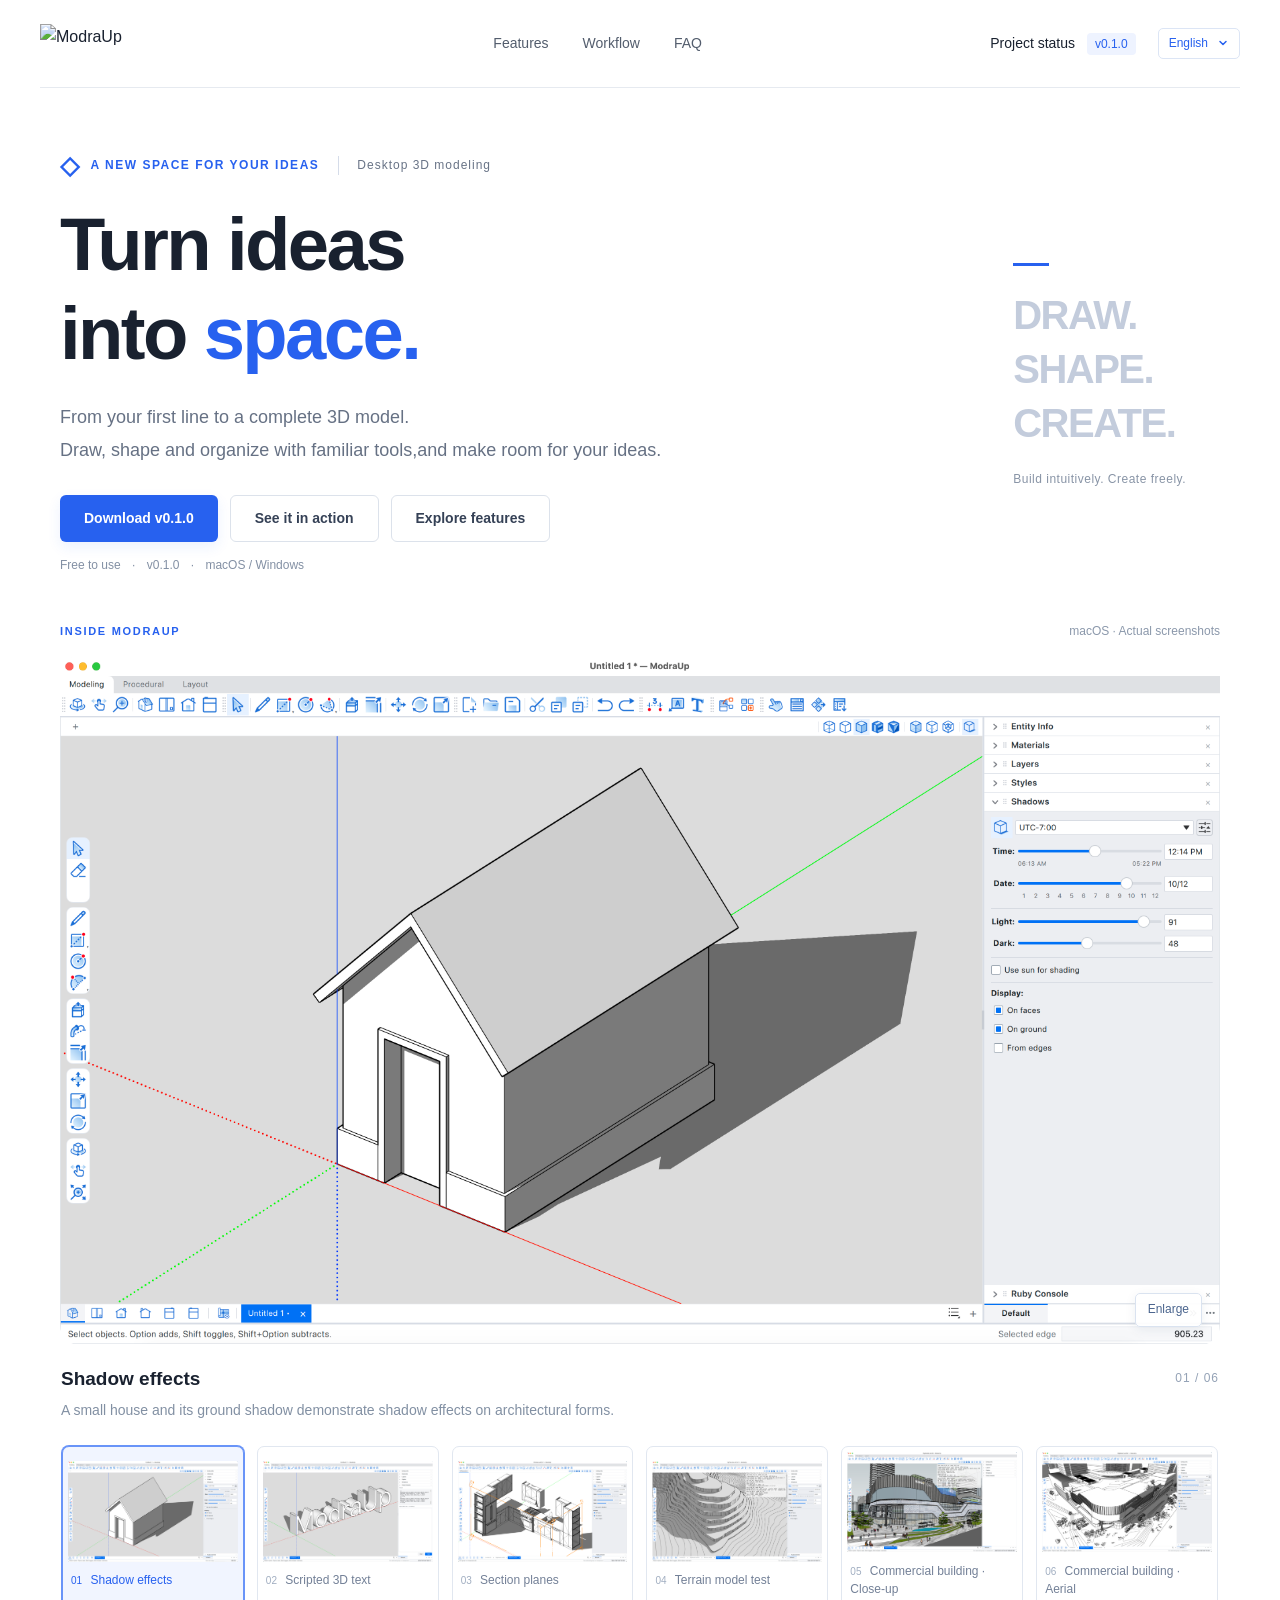
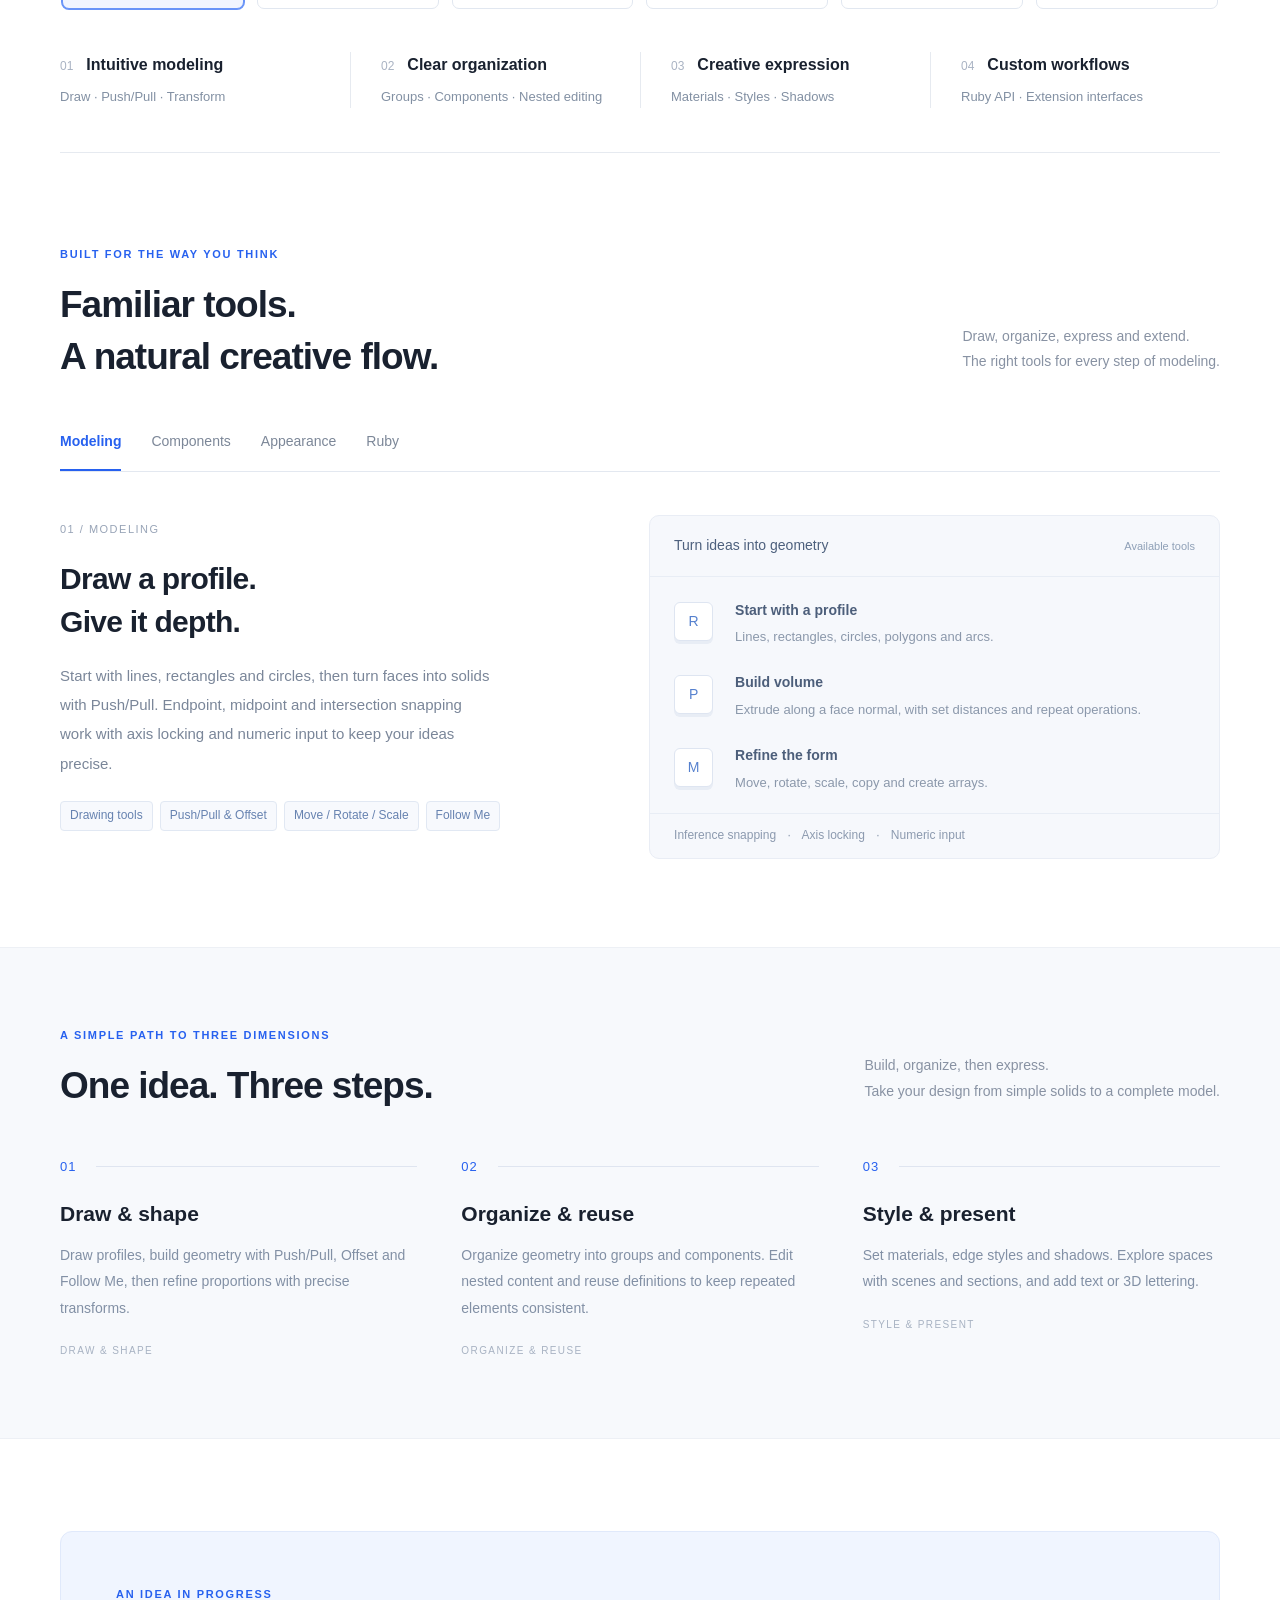
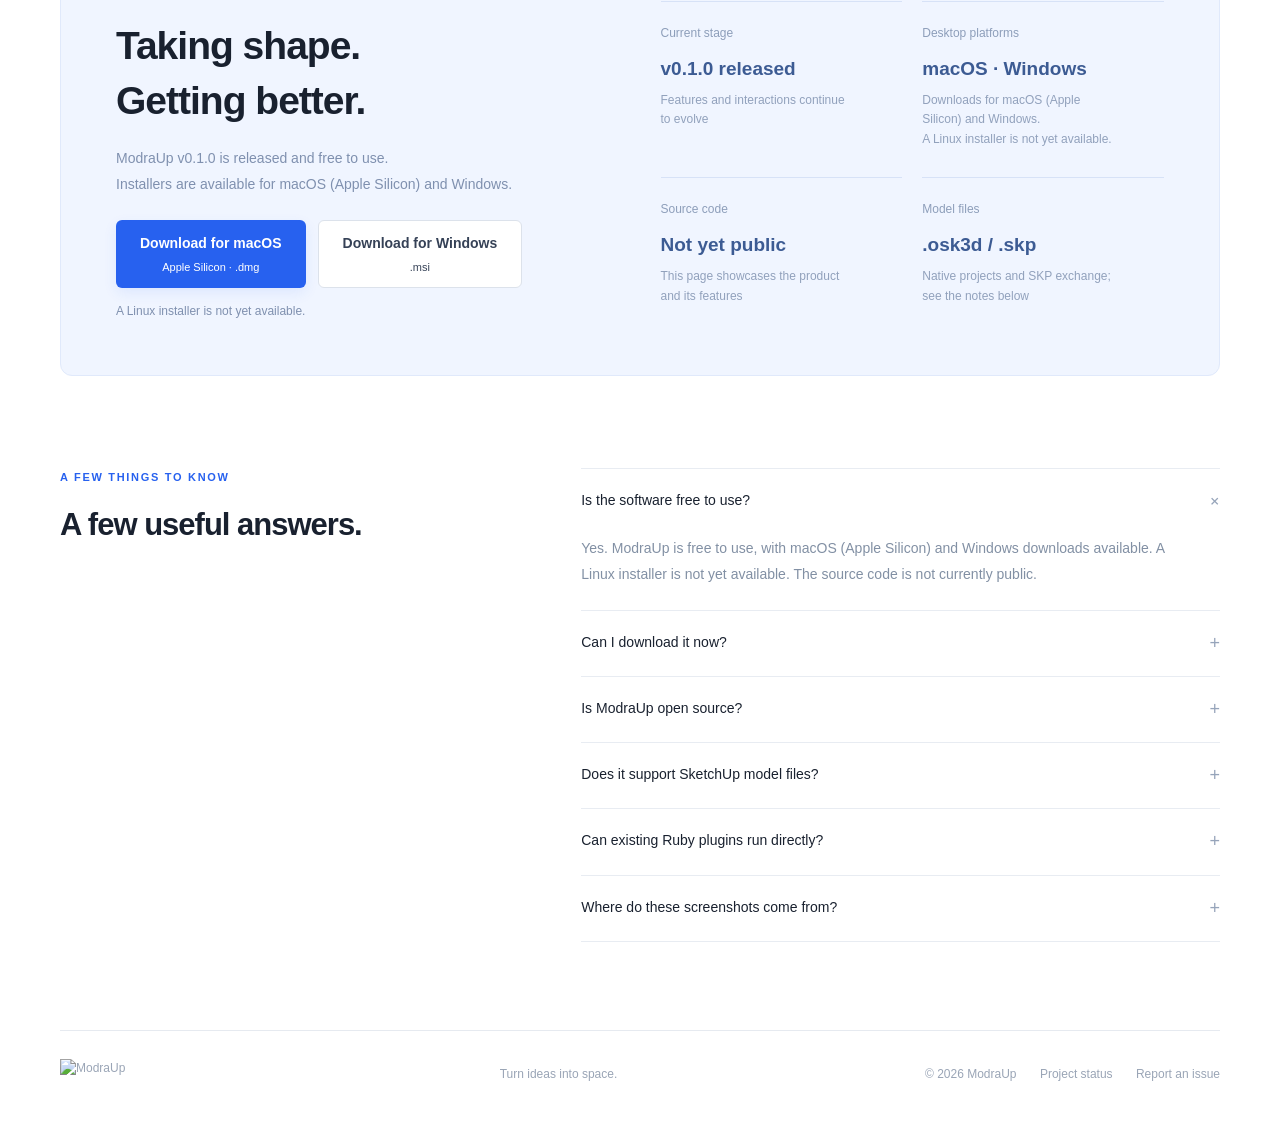
==== en.html @ e4939f1c "Make English the default homepage and preserve Chinese language page" ====
<!doctype html>
<html lang="en">
<head>
  <meta charset="utf-8">
  <meta name="viewport" content="width=device-width,initial-scale=1">
  <meta name="description" content="ModraUp v0.1.0 is released: a free desktop 3D modeling tool. Download for macOS (Apple Silicon) and Windows. A Linux installer is not yet available.">
  <meta name="theme-color" content="#2761ef">
  <title>ModraUp — Turn ideas into space.</title>
  <link rel="alternate" hreflang="zh-CN" href="zh-cn.html">
  <link rel="alternate" hreflang="zh-Hant" href="zh-hant.html">
  <link rel="alternate" hreflang="en" href="index.html">
  <link rel="alternate" hreflang="es" href="es.html">
  <link rel="alternate" hreflang="fr" href="fr.html">
  <link rel="alternate" hreflang="ja" href="ja.html">
  <link rel="alternate" hreflang="ko" href="ko.html">
  <link rel="alternate" hreflang="x-default" href="index.html">
  <link rel="icon" type="image/svg+xml" href="assets/favicon.svg">
  <link rel="stylesheet" href="styles.css">
  <script src="locale-en.js" defer></script>
  <script src="demo.js" defer></script>
</head>
<body>
  <header class="header">
    <a href="#" class="brand" aria-label="ModraUp home"><img src="assets/logo.svg" alt="ModraUp" width="132" height="32"></a>
    <nav aria-label="Main navigation"><a href="#features">Features</a><a href="#workflow">Workflow</a><a href="#questions">FAQ</a></nav>
    <div class="header-actions"><a class="header-link" href="#project">Project status <span class="version">v0.1.0</span></a><details class="language-picker"><summary aria-label="Choose language">English<span aria-hidden="true">⌄</span></summary><nav class="language-menu" aria-label="Choose language"><a href="zh-cn.html" lang="zh-CN" hreflang="zh-CN">简体中文</a><a href="zh-hant.html" lang="zh-Hant" hreflang="zh-Hant">繁體中文</a><a href="index.html" lang="en" hreflang="en" aria-current="page">English</a><a href="es.html" lang="es" hreflang="es">Español</a><a href="fr.html" lang="fr" hreflang="fr">Français</a><a href="ja.html" lang="ja" hreflang="ja">日本語</a><a href="ko.html" lang="ko" hreflang="ko">한국어</a></nav></details></div>
  </header>
  <main>
    <section class="hero wrap">
      <div class="eyebrow"><span class="small-cube">◇</span> A NEW SPACE FOR YOUR IDEAS <span class="hero-tag">Desktop 3D modeling</span></div>
      <div class="hero-row"><div><h1>Turn ideas<br>into <span class="blue">space.</span></h1><p class="hero-copy">From your first line to a complete 3D model.<br>Draw, shape and organize with familiar tools,<br class="mobile-break">and make room for your ideas.</p><div class="hero-actions"><a class="button primary" href="#download">Download v0.1.0</a><a class="button secondary" href="#demo">See it in action</a><a class="button secondary" href="#features">Explore features</a></div><p class="hero-note">Free to use <span>·</span> v0.1.0 <span>·</span> macOS / Windows</p></div><div class="hero-aside"><span class="aside-rule"></span><p>DRAW.<br>SHAPE.<br>CREATE.</p><span>Build intuitively. Create freely.</span></div></div>
    </section>

    <section class="demo-section wrap" id="demo" aria-label="Application screenshots">
      <div class="gallery-heading"><span class="section-kicker">INSIDE MODRAUP</span><span class="real-capture">macOS · Actual screenshots</span></div>
      <figure class="screenshot-panel" id="screenshot-panel" role="tabpanel" aria-labelledby="shot-tab-0">
        <button class="screenshot-open" id="screenshot-open" aria-label="Enlarge: Shadow effects" aria-haspopup="dialog"><span class="capture-frame"><img id="screenshot-main" class="capture-image" src="assets/SmallHouse.png" alt="ModraUp screenshot: a small house with a ground shadow" width="3456" height="2052" fetchpriority="high"><span class="paint-recolor" aria-hidden="true"></span></span><span class="screenshot-zoom">Enlarge</span></button>
        <figcaption class="screenshot-caption"><div aria-live="polite"><h2 id="screenshot-title">Shadow effects</h2><p id="screenshot-description">A small house and its ground shadow demonstrate shadow effects on architectural forms.</p></div><span id="screenshot-count">01 / 06</span></figcaption>
      </figure>
      <div class="screenshot-tabs" role="tablist" aria-label="Screenshot categories">
        <button class="screenshot-tab" id="shot-tab-0" role="tab" aria-selected="true" aria-controls="screenshot-panel" data-screenshot="0" tabindex="0"><span class="capture-frame"><img src="assets/SmallHouse.png" class="capture-image" alt="" width="3456" height="2052" loading="lazy"><span class="paint-recolor" aria-hidden="true"></span></span><span><b>01</b> Shadow effects</span></button>
        <button class="screenshot-tab" id="shot-tab-1" role="tab" aria-selected="false" aria-controls="screenshot-panel" data-screenshot="1" tabindex="-1"><span class="capture-frame"><img src="assets/Add3DText.png" class="capture-image" alt="" width="3456" height="2052" loading="lazy"><span class="paint-recolor" aria-hidden="true"></span></span><span><b>02</b> Scripted 3D text</span></button>
        <button class="screenshot-tab" id="shot-tab-2" role="tab" aria-selected="false" aria-controls="screenshot-panel" data-screenshot="2" tabindex="-1"><span class="capture-frame"><img src="assets/Secion.png" class="capture-image" alt="" width="3456" height="2052" loading="lazy"><span class="paint-recolor" aria-hidden="true"></span></span><span><b>03</b> Section planes</span></button>
        <button class="screenshot-tab" id="shot-tab-3" role="tab" aria-selected="false" aria-controls="screenshot-panel" data-screenshot="3" tabindex="-1"><span class="capture-frame"><img src="assets/BigTerrain.png" class="capture-image" alt="" width="3456" height="2052" loading="lazy"><span class="paint-recolor" aria-hidden="true"></span></span><span><b>04</b> Terrain model test</span></button>
        <button class="screenshot-tab" id="shot-tab-4" role="tab" aria-selected="false" aria-controls="screenshot-panel" data-screenshot="4" tabindex="-1"><span class="capture-frame"><img src="assets/BigModel-1.png" class="capture-image" alt="" width="3456" height="2052" loading="lazy"><span class="paint-recolor" aria-hidden="true"></span></span><span><b>05</b> Commercial building · Close-up</span></button>
        <button class="screenshot-tab" id="shot-tab-5" role="tab" aria-selected="false" aria-controls="screenshot-panel" data-screenshot="5" tabindex="-1"><span class="capture-frame"><img src="assets/BigModel-2.png" class="capture-image" alt="" width="3456" height="2052" loading="lazy"><span class="paint-recolor" aria-hidden="true"></span></span><span><b>06</b> Commercial building · Aerial</span></button>
      </div>
      <dialog class="screenshot-dialog" id="screenshot-dialog" aria-labelledby="lightbox-title">
        <div class="lightbox-header"><h2 id="lightbox-title">Shadow effects</h2><div><a id="screenshot-original" href="assets/SmallHouse.png" target="_blank" rel="noopener">Open original</a><button id="lightbox-close" autofocus>Close</button></div></div>
        <div class="lightbox-stage"><span class="capture-frame"><img id="lightbox-image" class="capture-image" src="assets/SmallHouse.png" alt="ModraUp screenshot: a small house with a ground shadow" width="3456" height="2052"><span class="paint-recolor" aria-hidden="true"></span></span></div>
        <div class="lightbox-footer"><button id="screenshot-previous">Previous</button><span id="lightbox-count" aria-live="polite">01 / 06</span><button id="screenshot-next">Next</button></div>
      </dialog>
    </section>

    <section class="capability-strip wrap" aria-label="Core capabilities"><div><span>01</span><strong>Intuitive modeling</strong><p>Draw · Push/Pull · Transform</p></div><div><span>02</span><strong>Clear organization</strong><p>Groups · Components · Nested editing</p></div><div><span>03</span><strong>Creative expression</strong><p>Materials · Styles · Shadows</p></div><div><span>04</span><strong>Custom workflows</strong><p>Ruby API · Extension interfaces</p></div></section>

    <section class="features wrap section" id="features"><div class="section-heading"><div><p class="section-kicker">BUILT FOR THE WAY YOU THINK</p><h2>Familiar tools.<br>A natural creative flow.</h2></div><p>Draw, organize, express and extend.<br>The right tools for every step of modeling.</p></div>
      <div class="feature-tabs" role="tablist" aria-label="Feature categories"><button id="tab-modeling" role="tab" aria-selected="true" aria-controls="feature-panel" data-feature="modeling">Modeling</button><button id="tab-organize" role="tab" aria-selected="false" aria-controls="feature-panel" data-feature="organize" tabindex="-1">Components</button><button id="tab-appearance" role="tab" aria-selected="false" aria-controls="feature-panel" data-feature="appearance" tabindex="-1">Appearance</button><button id="tab-extend" role="tab" aria-selected="false" aria-controls="feature-panel" data-feature="extend" tabindex="-1">Ruby</button></div>
      <div class="feature-panel" id="feature-panel" role="tabpanel" aria-labelledby="tab-modeling" tabindex="0"><div class="feature-copy"><span class="feature-number" id="feature-number">01 / MODELING</span><h3 id="feature-title">Draw a profile.<br>Give it depth.</h3><p id="feature-description">Start with lines, rectangles and circles, then turn faces into solids with Push/Pull. Endpoint, midpoint and intersection snapping work with axis locking and numeric input to keep your ideas precise.</p><div class="feature-tags" id="feature-tags"><span>Drawing tools</span><span>Push/Pull &amp; Offset</span><span>Move / Rotate / Scale</span><span>Follow Me</span></div></div><div class="feature-detail" id="feature-detail"><div class="detail-head"><span>Turn ideas into geometry</span><span class="detail-badge">Available tools</span></div><div class="detail-row"><b>R</b><div><strong>Start with a profile</strong><p>Lines, rectangles, circles, polygons and arcs.</p></div></div><div class="detail-row"><b>P</b><div><strong>Build volume</strong><p>Extrude along a face normal, with set distances and repeat operations.</p></div></div><div class="detail-row"><b>M</b><div><strong>Refine the form</strong><p>Move, rotate, scale, copy and create arrays.</p></div></div><div class="detail-footer">Inference snapping <span>·</span> Axis locking <span>·</span> Numeric input</div></div></div>
    </section>

    <section class="workflow-section" id="workflow"><div class="wrap section"><div class="section-heading"><div><p class="section-kicker">A SIMPLE PATH TO THREE DIMENSIONS</p><h2>One idea. Three steps.</h2></div><p>Build, organize, then express.<br>Take your design from simple solids to a complete model.</p></div><div class="steps"><article><span class="step-no">01 <i></i></span><h3>Draw & shape</h3><p>Draw profiles, build geometry with Push/Pull, Offset and Follow Me, then refine proportions with precise transforms.</p><span class="step-foot">DRAW & SHAPE</span></article><article><span class="step-no">02 <i></i></span><h3>Organize & reuse</h3><p>Organize geometry into groups and components. Edit nested content and reuse definitions to keep repeated elements consistent.</p><span class="step-foot">ORGANIZE & REUSE</span></article><article><span class="step-no">03 <i></i></span><h3>Style & present</h3><p>Set materials, edge styles and shadows. Explore spaces with scenes and sections, and add text or 3D lettering.</p><span class="step-foot">STYLE & PRESENT</span></article></div></div></section>

    <section class="project-section wrap section" id="project"><div class="project-card"><div><p class="section-kicker">AN IDEA IN PROGRESS</p><h2>Taking shape.<br>Getting better.</h2><p>ModraUp v0.1.0 is released and free to use.<br>Installers are available for macOS (Apple Silicon) and Windows.</p><div class="download-actions" id="download"><a class="button primary" href="https://github.com/modraup/ModraUp/releases/download/v0.1.0/ModraUp-0.1.0-macOS-arm64.dmg">Download for macOS <small>Apple Silicon · .dmg</small></a><a class="button secondary" href="https://github.com/modraup/ModraUp/releases/download/v0.1.0/ModraUp-0.1.0-Windows.msi">Download for Windows <small>.msi</small></a></div><p class="download-note">A Linux installer is not yet available.</p></div><div class="project-facts"><div><span>Current stage</span><strong>v0.1.0 released</strong><p>Features and interactions continue to evolve</p></div><div><span>Desktop platforms</span><strong>macOS · Windows</strong><p>Downloads for macOS (Apple Silicon) and Windows.<br>A Linux installer is not yet available.</p></div><div><span>Source code</span><strong>Not yet public</strong><p>This page showcases the product and its features</p></div><div><span>Model files</span><strong>.osk3d / .skp</strong><p>Native projects and SKP exchange; see the notes below</p></div></div></div></section>

    <section class="faq wrap section" id="questions"><div class="faq-title"><p class="section-kicker">A FEW THINGS TO KNOW</p><h2>A few useful answers.</h2></div><div class="faq-list"><details open><summary>Is the software free to use?<span>+</span></summary><p>Yes. ModraUp is free to use, with macOS (Apple Silicon) and Windows downloads available. A Linux installer is not yet available. The source code is not currently public.</p></details><details><summary>Can I download it now?<span>+</span></summary><p>Yes. v0.1.0 is released. Download the macOS (Apple Silicon, .dmg) or Windows (.msi) installer. A Linux installer is not yet available. <a href="#download">Go to downloads</a></p></details><details><summary>Is ModraUp open source?<span>+</span></summary><p>The source code is not currently public. Any plans to open the source will be announced separately.</p></details><details><summary>Does it support SketchUp model files?<span>+</span></summary><p>OpenSKP enables .skp import and export; the native project format is .osk3d. SKP exchange does not cover every feature: models containing section entities must be saved as .osk3d, and model and scene shadow settings do not fully round-trip through SKP.</p></details><details><summary>Can existing Ruby plugins run directly?<span>+</span></summary><p>The project is implementing a Ruby API with names matching SketchUp, including extension loading, a Ruby console, toolbars and HTML extension interfaces. API coverage and behavior are incomplete, so plugins need individual testing. Full compatibility is not guaranteed.</p></details><details><summary>Where do these screenshots come from?<span>+</span></summary><p>These six screenshots were captured from ModraUp on macOS. They show house shadows, scripted 3D text, section planes, a large terrain model, and two views of a large outdoor commercial building model. The model tests reflect specific scenes and do not represent performance for every model.</p></details></div></section>
  </main>
  <footer class="footer wrap"><a href="#" class="brand"><img src="assets/logo.svg" alt="ModraUp" width="132" height="32"></a><span>Turn ideas into space.</span><span>© <span id="year">2026</span> ModraUp <a href="#project">Project status</a> <a href="https://github.com/modraup/ModraUp/issues" target="_blank" rel="noopener noreferrer">Report an issue</a></span></footer>
</body>
</html>
---- styles.css ----
:root{--ink:#19212f;--muted:#687386;--blue:#2761ef;--line:#e6eaf0;--soft:#f5f7fb;--font:-apple-system,BlinkMacSystemFont,"Segoe UI","PingFang SC","Hiragino Sans GB","Microsoft YaHei",sans-serif}*{box-sizing:border-box}html{scroll-behavior:smooth;scroll-padding-top:90px}body{margin:0;background:#fff;color:var(--ink);font-family:var(--font);font-size:16px;line-height:1.65}button,input{font:inherit}button,a,input{touch-action:manipulation}a{text-decoration:none;color:inherit}button{cursor:pointer}button:focus-visible,a:focus-visible,input:focus-visible,summary:focus-visible{outline:3px solid #6391ff;outline-offset:5px}button{color:inherit}img{display:block}svg{width:24px;height:24px;fill:none;stroke:currentColor;stroke-width:1.5;stroke-linecap:round;stroke-linejoin:round}.wrap{width:min(1160px,calc(100% - 96px));margin-inline:auto}.header{height:88px;display:flex;align-items:center;justify-content:space-between;width:min(1320px,calc(100% - 80px));margin:auto;border-bottom:1px solid var(--line);gap:24px}.brand{display:inline-flex;align-items:center;flex-shrink:0}.brand img{width:165px;height:40px;object-fit:contain}nav{display:flex;gap:34px;font-size:14px;color:#535d6d}nav a:hover,.header-link:hover{color:var(--blue)}.header-link{font-size:14px}.version{font-size:12px;padding:4px 8px;border-radius:4px;margin-left:8px;color:var(--blue);background:#eef3ff}.hero{padding-top:65px;padding-bottom:46px}.eyebrow{display:flex;align-items:center;gap:10px;color:var(--blue);font-size:12px;letter-spacing:1.5px;font-weight:600}.small-cube{font-size:25px;line-height:1}.hero-tag{margin-left:9px;padding-left:18px;border-left:1px solid #d5dce9;color:var(--muted);font-weight:400;letter-spacing:1px}.hero-row{display:flex;justify-content:space-between;align-items:center;gap:30px}h1{font-size:clamp(48px,5.8vw,78px);line-height:1.2;letter-spacing:-2.6px;font-weight:650;margin:22px 0 23px}.blue{color:var(--blue)}.hero-copy{color:#667184;font-size:18px;line-height:1.85;margin:0}.mobile-break{display:none}.hero-actions{display:flex;gap:12px;margin:27px 0 14px}.button{display:inline-flex;align-items:center;justify-content:center;border-radius:6px;padding:11px 24px;font-size:14px;font-weight:550;min-height:46px;transition:background .2s,transform .2s}.button:hover{transform:translateY(-2px)}.primary{background:var(--blue);color:#fff;box-shadow:0 5px 14px #2761ef16}.primary:hover{background:#174acf}.secondary{border:1px solid #dce2eb;background:white;color:#354156}.secondary:hover{background:#f4f7fc}.hero-note{font-size:12px;color:#8390a4;margin:0}.hero-note span{padding:0 8px}.hero-aside{padding-right:34px}.aside-rule{display:block;width:36px;height:3px;background:var(--blue);margin-bottom:22px}.hero-aside p{font-size:40px;line-height:1.35;font-weight:650;letter-spacing:-1.5px;margin:0 0 15px;color:#c3ccdc}.hero-aside>span:last-child{font-size:12px;color:#8894a6;letter-spacing:2px}.capability-strip{display:grid;grid-template-columns:repeat(4,1fr);padding-block:40px 44px;border-bottom:1px solid var(--line)}.capability-strip>div{padding-left:30px;border-left:1px solid var(--line)}.capability-strip>div:first-child{padding-left:0;border:0}.capability-strip span{display:inline-block;color:#a9b3c3;font-size:12px;margin-right:13px;font-variant-numeric:tabular-nums}.capability-strip strong{font-size:16px;font-weight:550}.capability-strip p{margin:8px 0 0;font-size:13px;color:#8290a3}.section{padding-top:92px;padding-bottom:88px}.section-heading{display:flex;justify-content:space-between;align-items:flex-end;gap:35px;margin-bottom:32px}.section-kicker{font-size:11px;letter-spacing:1.7px;color:var(--blue);font-weight:600;margin:0 0 16px}h2{font-size:37px;line-height:1.4;letter-spacing:-1px;font-weight:600;margin:0}.section-heading>p{color:#8892a3;font-size:14px;line-height:1.85;margin:0 0 7px}.feature-tabs{display:flex;gap:30px;border-bottom:1px solid #e3e8f0}.feature-tabs button{border:0;border-bottom:2px solid transparent;background:none;padding:16px 0;color:#7c8798;font-size:14px;white-space:nowrap}.feature-tabs button[aria-selected=true]{color:var(--blue);border-bottom-color:var(--blue);font-weight:550}.feature-panel{display:grid;grid-template-columns:1fr 1.1fr;gap:70px;padding-top:43px}.feature-number{color:#98a4b7;font-size:11px;letter-spacing:1.5px}h3{font-size:30px;font-weight:550;line-height:1.45;letter-spacing:-.7px;margin:15px 0 17px}.feature-copy>p{color:#7a8699;font-size:15px;line-height:1.95;margin:0;max-width:430px}.feature-tags{display:flex;flex-wrap:wrap;gap:7px;margin-top:23px}.feature-tags span{color:#6682b0;border:1px solid #e1e8f3;background:#f7f9fd;border-radius:4px;padding:4px 9px;font-size:12px}.feature-detail{background:#f6f8fc;border:1px solid #e9edf5;border-radius:10px;overflow:hidden}.detail-head{display:flex;justify-content:space-between;align-items:center;padding:18px 24px;border-bottom:1px solid #e8edf5;font-size:14px;color:#4d607d}.detail-badge{font-size:11px;color:#8fa0b7}.detail-row{display:flex;align-items:center;gap:22px;padding:20px 24px}.detail-row+.detail-row{padding-top:2px}.detail-row>b{font-size:14px;font-weight:500;width:39px;height:39px;flex-shrink:0;background:#fff;border:1px solid #dee5f1;border-radius:6px;box-shadow:0 3px 0 #e8edf5;display:grid;place-items:center;color:#5580ce}.detail-row strong{font-size:14px;font-weight:550;color:#4c5e7a}.detail-row p{font-size:13px;color:#8b98ab;margin:3px 0 0}.detail-footer{border-top:1px solid #e8edf5;padding:12px 24px;color:#8c9aaf;font-size:12px}.detail-footer span{margin:0 8px}.workflow-section{background:#f7f9fc;border-block:1px solid #edf0f5}.workflow-section .section{padding-block:78px}.steps{display:grid;grid-template-columns:repeat(3,1fr);gap:44px;margin-top:44px}.step-no{font-size:13px;color:var(--blue);display:flex;align-items:center;gap:20px;letter-spacing:1px}.step-no i{height:1px;flex:1;background:#dfe5f0}.steps h3{font-size:21px;letter-spacing:0;margin:22px 0 12px}.steps p{color:#8290a5;font-size:14px;line-height:1.9;margin:0}.step-foot{display:block;margin-top:22px;color:#a7b2c2;font-size:10px;letter-spacing:1.4px}.project-section{padding-bottom:0}.project-card{background:#f0f5ff;border:1px solid #e0e9fb;border-radius:12px;padding:53px 55px;display:grid;grid-template-columns:1fr 1.05fr;gap:65px}.project-card h2{font-size:39px}.project-card>div>p:not(.section-kicker){font-size:14px;color:#7f90af;line-height:1.85;margin:18px 0 22px}.project-facts{display:grid;grid-template-columns:1fr 1fr;gap:27px 20px;align-content:center}.project-facts>div{border-top:1px solid #d7e2f7;padding-top:17px}.project-facts span{font-size:12px;color:#8d9eba}.project-facts strong{display:block;font-size:19px;font-weight:550;color:#3c5b93;margin-top:8px}.project-facts p{font-size:12px;color:#91a1bc;margin:6px 0 0;max-width:190px}.faq{display:grid;grid-template-columns:1fr 1.4fr;gap:65px}.faq-title h2{font-size:31px}.faq-list details{border-bottom:1px solid #e8ecf2}.faq-list details:first-child{border-top:1px solid #e8ecf2}.faq-list summary{list-style:none;padding:20px 0;display:flex;justify-content:space-between;gap:20px;font-size:14px;font-weight:500;cursor:pointer}.faq-list summary::-webkit-details-marker{display:none}.faq-list summary span{font-size:18px;font-weight:300;color:#96a4ba;line-height:1.4;transition:transform .2s}.faq-list details[open] summary span{transform:rotate(45deg)}.faq-list details p{font-size:14px;color:#8290a4;line-height:1.9;margin:0 30px 22px 0}.footer{border-top:1px solid var(--line);padding-block:28px 33px;display:flex;align-items:center;justify-content:space-between;gap:25px;color:#9aa5b6;font-size:12px}.footer .brand img{width:132px;height:32px}.footer>span:last-child a{margin-left:20px}.footer>span:last-child a:hover{color:var(--blue)}
@media(min-width:1500px){.hero{padding-top:80px}.hero-row{padding-bottom:15px}}
@media(max-width:900px){.wrap{width:calc(100% - 56px)}.header{width:calc(100% - 48px);height:76px}.header nav{gap:20px}.header-link .version{display:none}.hero{padding-top:45px}.hero-aside{padding-right:0}.hero-aside p{font-size:30px}.capability-strip>div{padding-left:15px}.capability-strip p{font-size:12px}.capability-strip span{margin-right:7px}.section{padding-block:64px}.section-heading h2{font-size:30px}.feature-panel{gap:32px}.feature-copy>p{font-size:14px}.detail-row{padding-inline:17px;gap:14px}.detail-head,.detail-footer{padding-inline:17px}.steps{gap:25px}.project-card{padding:35px;gap:35px}.faq{gap:35px}.footer>span:nth-child(2){display:none}}
@media(max-width:640px){html{scroll-padding-top:20px}.wrap{width:calc(100% - 36px)}.header{width:calc(100% - 32px);height:67px}.brand img{width:132px;height:32px}.header nav{display:none}.header-link{font-size:12px}.version{display:none}.hero{padding-top:36px;padding-bottom:32px}.eyebrow{font-size:9px;letter-spacing:1px;gap:6px}.small-cube{font-size:21px}.hero-tag{font-size:10px;padding-left:10px;margin-left:4px}.hero-row{display:block}.hero-aside{display:none}h1{font-size:48px;line-height:1.25;letter-spacing:-1px;margin:19px 0 19px}.hero-copy{font-size:15px}.mobile-break{display:block}.hero-actions{margin-top:23px;gap:9px}.button{font-size:13px;padding:10px 17px}.hero-note{font-size:11px}.capability-strip{grid-template-columns:1fr 1fr;gap:23px 15px;padding-block:29px}.capability-strip>div{padding:0;border:0}.capability-strip strong{font-size:14px}.capability-strip p{font-size:11px;margin-top:4px}.capability-strip span{font-size:10px;margin-right:8px}.section{padding-block:50px}.section-heading{display:block;margin-bottom:19px}.section-kicker{font-size:9px;margin-bottom:12px}.section-heading h2{font-size:29px;line-height:1.4}.section-heading>p{font-size:13px;margin-top:16px}.feature-tabs{gap:0;justify-content:space-between}.feature-tabs button{font-size:12px;padding:13px 0}.feature-panel{grid-template-columns:1fr;gap:24px;padding-top:27px}h3{font-size:27px;margin:12px 0}.feature-copy>p{font-size:14px}.feature-tags{margin-top:16px}.feature-tags span{font-size:11px}.detail-head{padding-block:14px}.detail-row{padding:16px 17px}.detail-row p{font-size:12px}.detail-footer{font-size:11px}.workflow-section .section{padding-block:45px}.steps{grid-template-columns:1fr;gap:26px;margin-top:27px}.steps h3{font-size:20px;margin:12px 0 8px}.steps p{font-size:14px}.step-foot{margin-top:12px}.project-section{padding-bottom:0}.project-card{padding:28px 24px;grid-template-columns:1fr;gap:32px;border-radius:9px}.project-card h2{font-size:31px}.project-card>div>p:not(.section-kicker){font-size:13px}.project-facts{gap:20px}.project-facts strong{font-size:17px}.project-facts p{font-size:11px}.faq{grid-template-columns:1fr;gap:24px}.faq-title h2{font-size:28px}.faq-list summary{font-size:13px;padding-block:18px}.faq-list details p{font-size:13px;margin-right:0}.footer{flex-wrap:wrap;padding-block:24px;gap:15px}.footer .brand img{width:123.75px;height:30px}.footer>span:last-child{font-size:10px}.footer>span:last-child a{margin-left:12px}}
@media(prefers-reduced-motion:reduce){html{scroll-behavior:auto}*,*:before,*:after{transition:none!important}}

/* Actual application captures: preserve each complete screenshot. */
.gallery-heading{display:flex;align-items:center;justify-content:space-between;gap:20px;margin-bottom:15px}.gallery-heading .section-kicker{margin:0}.real-capture{font-size:12px;color:#8b98ab}.screenshot-panel{margin:0}.screenshot-open{position:relative;width:100%;display:block;padding:0;border:0;border-radius:20px;overflow:hidden;background:#fff;box-shadow:none;cursor:zoom-in}.screenshot-open .capture-image{width:100%;height:auto;aspect-ratio:3456/2052;object-fit:contain;clip-path:inset(0 round 1% / 1.68%)}.screenshot-zoom{position:absolute;right:18px;bottom:18px;font-size:12px;background:#ffffffed;border:1px solid #dae3f0;padding:6px 12px;border-radius:5px;color:#4b658e;box-shadow:0 3px 12px #22365012}.screenshot-open:hover .screenshot-zoom{background:#2761ef;color:white;border-color:#2761ef}.screenshot-caption{display:flex;align-items:flex-start;justify-content:space-between;gap:24px;padding:20px 1px 21px}.screenshot-caption h2{font-size:19px;line-height:1.5;letter-spacing:0;font-weight:550}.screenshot-caption p{font-size:14px;color:#8290a3;margin:5px 0 0}.screenshot-caption>span{font-size:12px;letter-spacing:1px;white-space:nowrap;color:#94a2b6;padding-top:4px}.screenshot-tabs{display:grid;grid-template-columns:repeat(6,minmax(0,1fr));gap:13px;padding:3px 2px}.screenshot-tab{min-width:0;padding:5px;border:1px solid #e1e7f0;border-radius:7px;background:#fff;text-align:left;transition:border-color .2s,background .2s}.screenshot-tab .capture-image{width:100%;height:auto;aspect-ratio:3456/2052;object-fit:contain;border-radius:0;clip-path:inset(0 round 1% / 1.68%)}.screenshot-tab>span:not(.capture-frame){display:block;padding:9px 3px 4px;font-size:12px;line-height:1.55;color:#738097}.screenshot-tab b{font-size:10px;font-weight:400;color:#a1aec1;margin-right:5px}.screenshot-tab[aria-selected=true]{border-color:#6994f8;background:#f1f5ff;box-shadow:0 0 0 1px #6994f8}.screenshot-tab[aria-selected=true]>span,.screenshot-tab[aria-selected=true] b{color:#2761ef}.screenshot-tab:hover{border-color:#88a9ea}.screenshot-dialog{width:min(1600px,96vw);max-width:96vw;max-height:95dvh;padding:0;border:1px solid #dfe6f0;border-radius:10px;box-shadow:0 25px 90px #101d3d50;background:#fff;color:var(--ink)}.screenshot-dialog::backdrop{background:#0c172bd1}.lightbox-header{display:flex;align-items:center;justify-content:space-between;gap:20px;padding:14px 20px;border-bottom:1px solid var(--line)}.lightbox-header h2{font-size:16px;letter-spacing:0;font-weight:550;line-height:1.5}.lightbox-header>div{display:flex;align-items:center;gap:15px;white-space:nowrap}.lightbox-header a{font-size:13px;color:var(--blue)}.lightbox-header button,.lightbox-footer button{font-size:13px;background:#f4f7fc;border:1px solid #dee6f3;color:#536b93;border-radius:5px;padding:6px 12px;min-height:36px}.lightbox-stage{margin:12px;background:#fff}.screenshot-dialog .lightbox-stage .capture-frame{width:min(100%,calc((95dvh - 154px)*1.6842105263));margin-inline:auto}.screenshot-dialog .capture-image{display:block;width:100%;height:auto;object-fit:contain;background:#fff;clip-path:inset(0 round 1% / 1.68%)}.lightbox-footer{display:flex;justify-content:space-between;align-items:center;gap:15px;padding:11px 20px;border-top:1px solid var(--line)}.lightbox-footer>span{font-size:12px;color:#8d9bb1;letter-spacing:1px}body:has(.screenshot-dialog[open]){overflow:hidden}
@media(max-width:900px){.screenshot-tabs{grid-template-columns:repeat(3,minmax(0,1fr));gap:9px}.screenshot-tab>span:not(.capture-frame){font-size:11px;padding-inline:1px}.screenshot-caption p{font-size:13px}}
@media(max-width:640px){.gallery-heading{margin-bottom:12px}.real-capture{font-size:10px}.screenshot-open{border-radius:12px}.screenshot-zoom{bottom:8px;right:8px;font-size:10px;padding:4px 7px}.screenshot-caption{padding-block:16px;gap:15px}.screenshot-caption h2{font-size:17px}.screenshot-caption p{font-size:12px;line-height:1.8}.screenshot-caption>span{font-size:10px}.screenshot-tabs{display:flex;overflow-x:auto;scroll-snap-type:x proximity;padding:3px 2px 12px;gap:10px}.screenshot-tab{flex:0 0 145px;scroll-snap-align:start}.screenshot-tab>span:not(.capture-frame){font-size:11px}.lightbox-header{gap:12px;padding:12px}.lightbox-header h2{font-size:13px}.lightbox-header>div{gap:10px}.lightbox-header a{font-size:11px}.lightbox-header button,.lightbox-footer button{font-size:12px;padding:5px 9px}.lightbox-footer{padding:10px 12px}}

/* Purple paint tool overlay; source coordinates: x=27, y=678, w=52, h=50. */
.capture-frame{position:relative;display:block;width:100%;aspect-ratio:3456/2052}.paint-recolor{position:absolute;left:.78125%;top:33.04094%;width:1.50463%;height:2.43665%;overflow:hidden;background:#fff;pointer-events:none}.paint-recolor::after{content:"";position:absolute;width:150%;aspect-ratio:1268/1241;left:-24.2%;top:-22%;background:url("assets/paint-purple.png") center/100% 100% no-repeat}

/* Language links stay visible on narrow screens. */
.header-actions{display:flex;align-items:center;gap:22px;flex-shrink:0}.language-switch{font-size:12px;color:var(--blue);border:1px solid #dce5f5;padding:5px 10px;border-radius:5px;white-space:nowrap}.language-switch:hover{background:#f0f5ff}html:is([lang=en],[lang=es],[lang=fr]) .hero-row>div:first-child{max-width:720px}html:is([lang=en],[lang=es],[lang=fr]) .hero-aside{flex-shrink:0}html:is([lang=en],[lang=es],[lang=fr]) .detail-head{gap:12px}html:is([lang=en],[lang=es],[lang=fr]) .detail-badge{white-space:nowrap}
@media(max-width:900px){html:is([lang=en],[lang=es],[lang=fr]) .header nav{gap:14px;font-size:13px}.header-actions{gap:14px}html:is([lang=en],[lang=es],[lang=fr]) .hero-aside{display:none}}
@media(max-width:640px){.header{gap:12px}.header-actions{gap:10px}.language-switch{font-size:11px;padding:4px 7px}html:is([lang=en],[lang=es],[lang=fr]) .hero-tag{display:none}html:is([lang=en],[lang=es],[lang=fr]) h1{font-size:46px}html:is([lang=en],[lang=es],[lang=fr]) .hero-actions{flex-wrap:wrap}html:is([lang=en],[lang=es],[lang=fr]) .feature-tabs{gap:12px;overflow-x:auto}html:is([lang=en],[lang=es],[lang=fr]) .feature-tabs button{flex-shrink:0}html:is([lang=en],[lang=es],[lang=fr]) .project-facts{grid-template-columns:1fr 1fr}}

/* Shared seven-language menu. Native details works without JavaScript. */
.language-picker{position:relative;font-size:12px;z-index:20;color:var(--blue)}
.language-picker summary{display:flex;align-items:center;gap:9px;list-style:none;cursor:pointer;border:1px solid #dce5f5;border-radius:5px;padding:5px 10px;white-space:nowrap;background:#fff}
.language-picker summary::-webkit-details-marker{display:none}
.language-picker summary>span{flex-shrink:0;width:12px;height:12px;font-size:0;background:center/12px 12px no-repeat url("data:image/svg+xml,%3Csvg xmlns='http://www.w3.org/2000/svg' viewBox='0 0 12 12'%3E%3Cpath d='M3 4.5 6 7.5 9 4.5' fill='none' stroke='%232761ef' stroke-width='1.5' stroke-linecap='round' stroke-linejoin='round'/%3E%3C/svg%3E")}
.language-picker summary:hover,.language-picker[open] summary{background:#f0f5ff}
.header .language-menu{display:flex;position:absolute;right:0;top:calc(100% + 8px);flex-direction:column;gap:3px;min-width:155px;padding:7px;border:1px solid #e1e8f3;border-radius:8px;background:#fff;box-shadow:0 8px 24px #19212f12;color:#535d6d;font-size:13px}
.language-menu a{padding:7px 11px;border-radius:4px;white-space:nowrap}
.language-menu a:hover,.language-menu a[aria-current=page]{background:#eef3ff;color:var(--blue)}
html:not(:is([lang=zh-CN],[lang=zh-Hant])) .hero-aside{max-width:235px}
html:not(:is([lang=zh-CN],[lang=zh-Hant])) .hero-aside>span:last-child{letter-spacing:0.5px}
html:is([lang=es],[lang=fr]) .capability-strip strong{font-size:15px}
html:is([lang=ja],[lang=ko]) h1{letter-spacing:-1px}
@media(max-width:1100px){html:not(:is([lang=zh-CN],[lang=zh-Hant])) .header>nav{gap:15px;font-size:13px}html:not(:is([lang=zh-CN],[lang=zh-Hant])) .header .version{display:none}}
@media(max-width:900px){html:not([lang=zh-CN]) .hero-aside{display:none}}
@media(max-width:640px){.language-picker{font-size:11px}.language-picker summary{padding:4px 7px;gap:6px}html:not(:is([lang=zh-CN],[lang=zh-Hant])) .hero-tag{display:none}.eyebrow{flex-wrap:wrap}html:not(:is([lang=zh-CN],[lang=zh-Hant])) .feature-tabs{gap:16px;overflow-x:auto}html:not(:is([lang=zh-CN],[lang=zh-Hant])) .feature-tabs button{flex-shrink:0}html:is([lang=es],[lang=fr]) .hero-copy{font-size:14px}html:is([lang=ja],[lang=ko]) h1{font-size:44px}.detail-head{flex-wrap:wrap;gap:7px}.detail-badge{white-space:normal}.project-facts strong{overflow-wrap:anywhere}}
@media(max-width:440px){html:not(:is([lang=zh-CN],[lang=zh-Hant])) .header-actions>.header-link{display:none}}
@media(max-width:360px){.header .brand img{width:123.75px;height:30px}}
/* Release downloads share the existing button styles and wrap on small screens. */
.hero-actions,.download-actions{flex-wrap:wrap}
.download-actions{display:flex;gap:12px;scroll-margin-top:100px}
.download-actions .button{flex-direction:column;gap:3px;text-align:center}
.download-actions small{font-size:11px;font-weight:400}
.project-card>div>p.download-note{font-size:12px;margin:12px 0 0}
.faq-list details p a{color:var(--blue);text-decoration:underline}
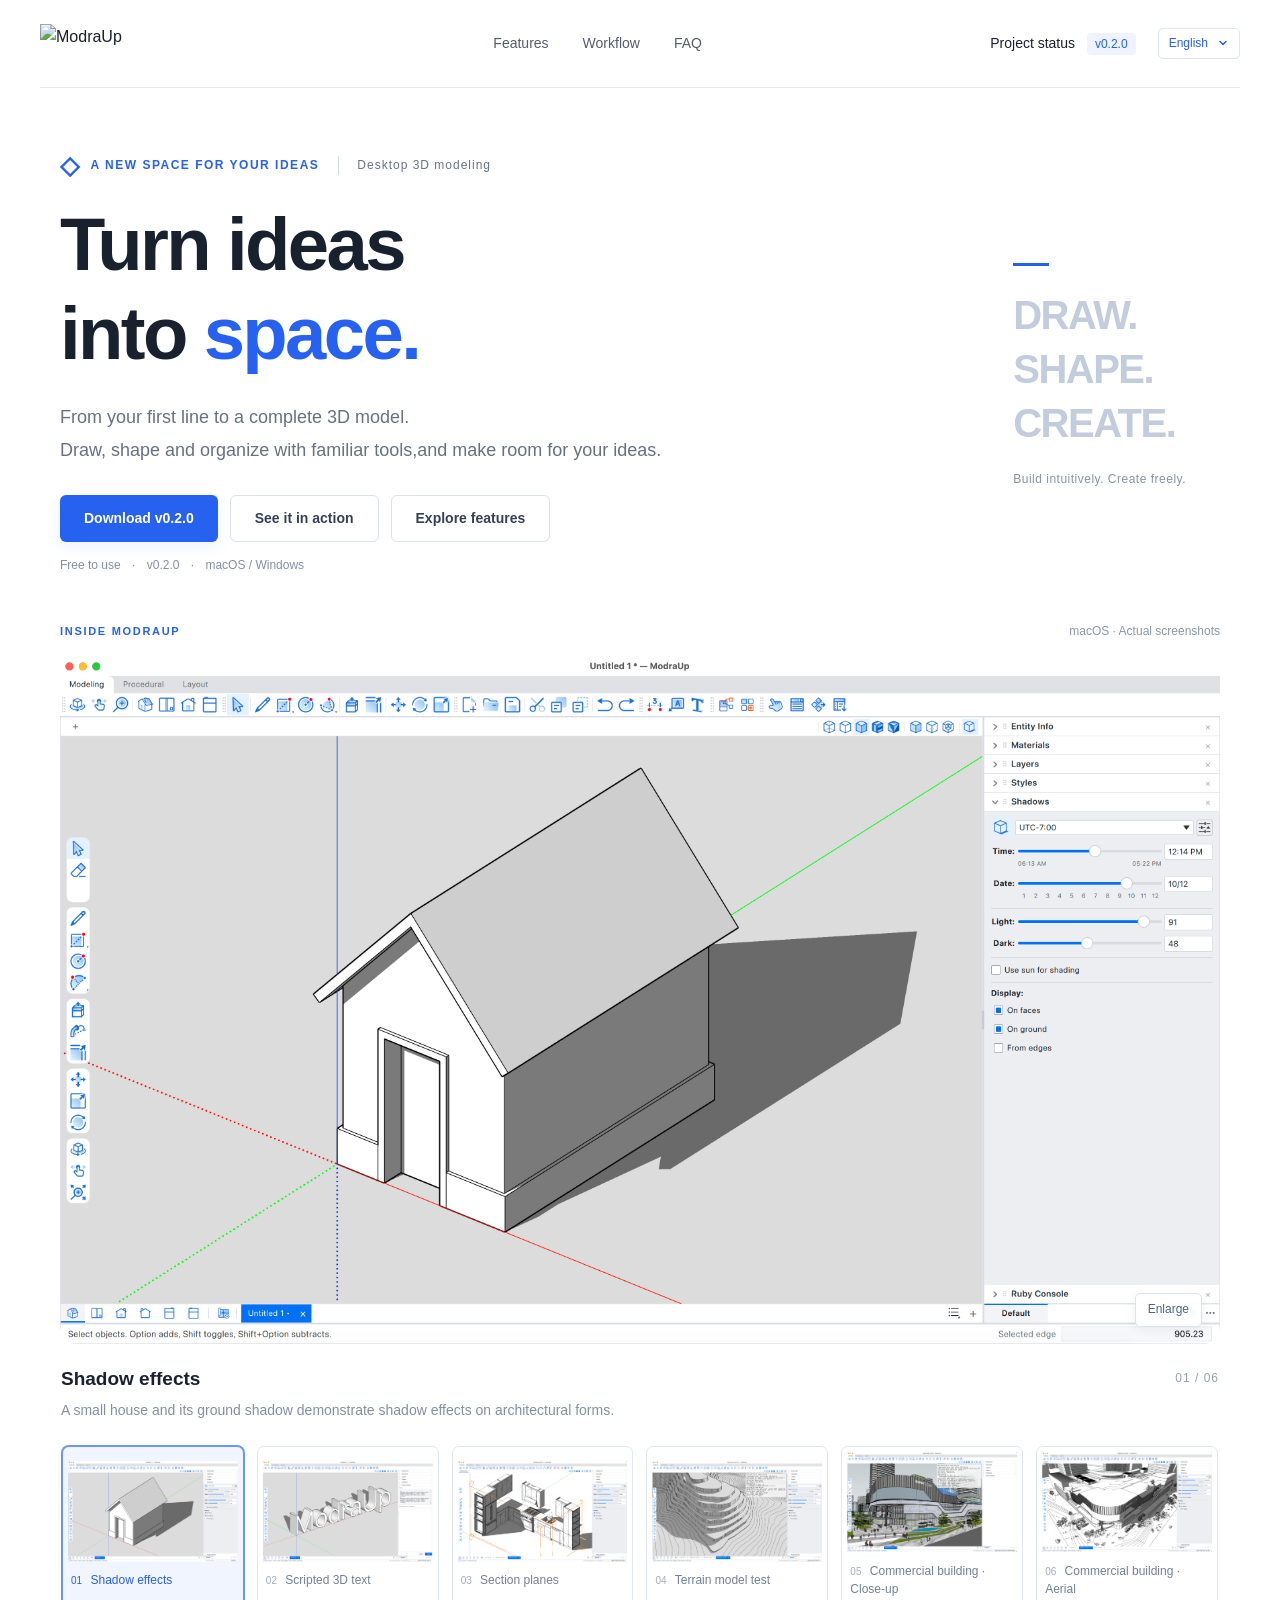
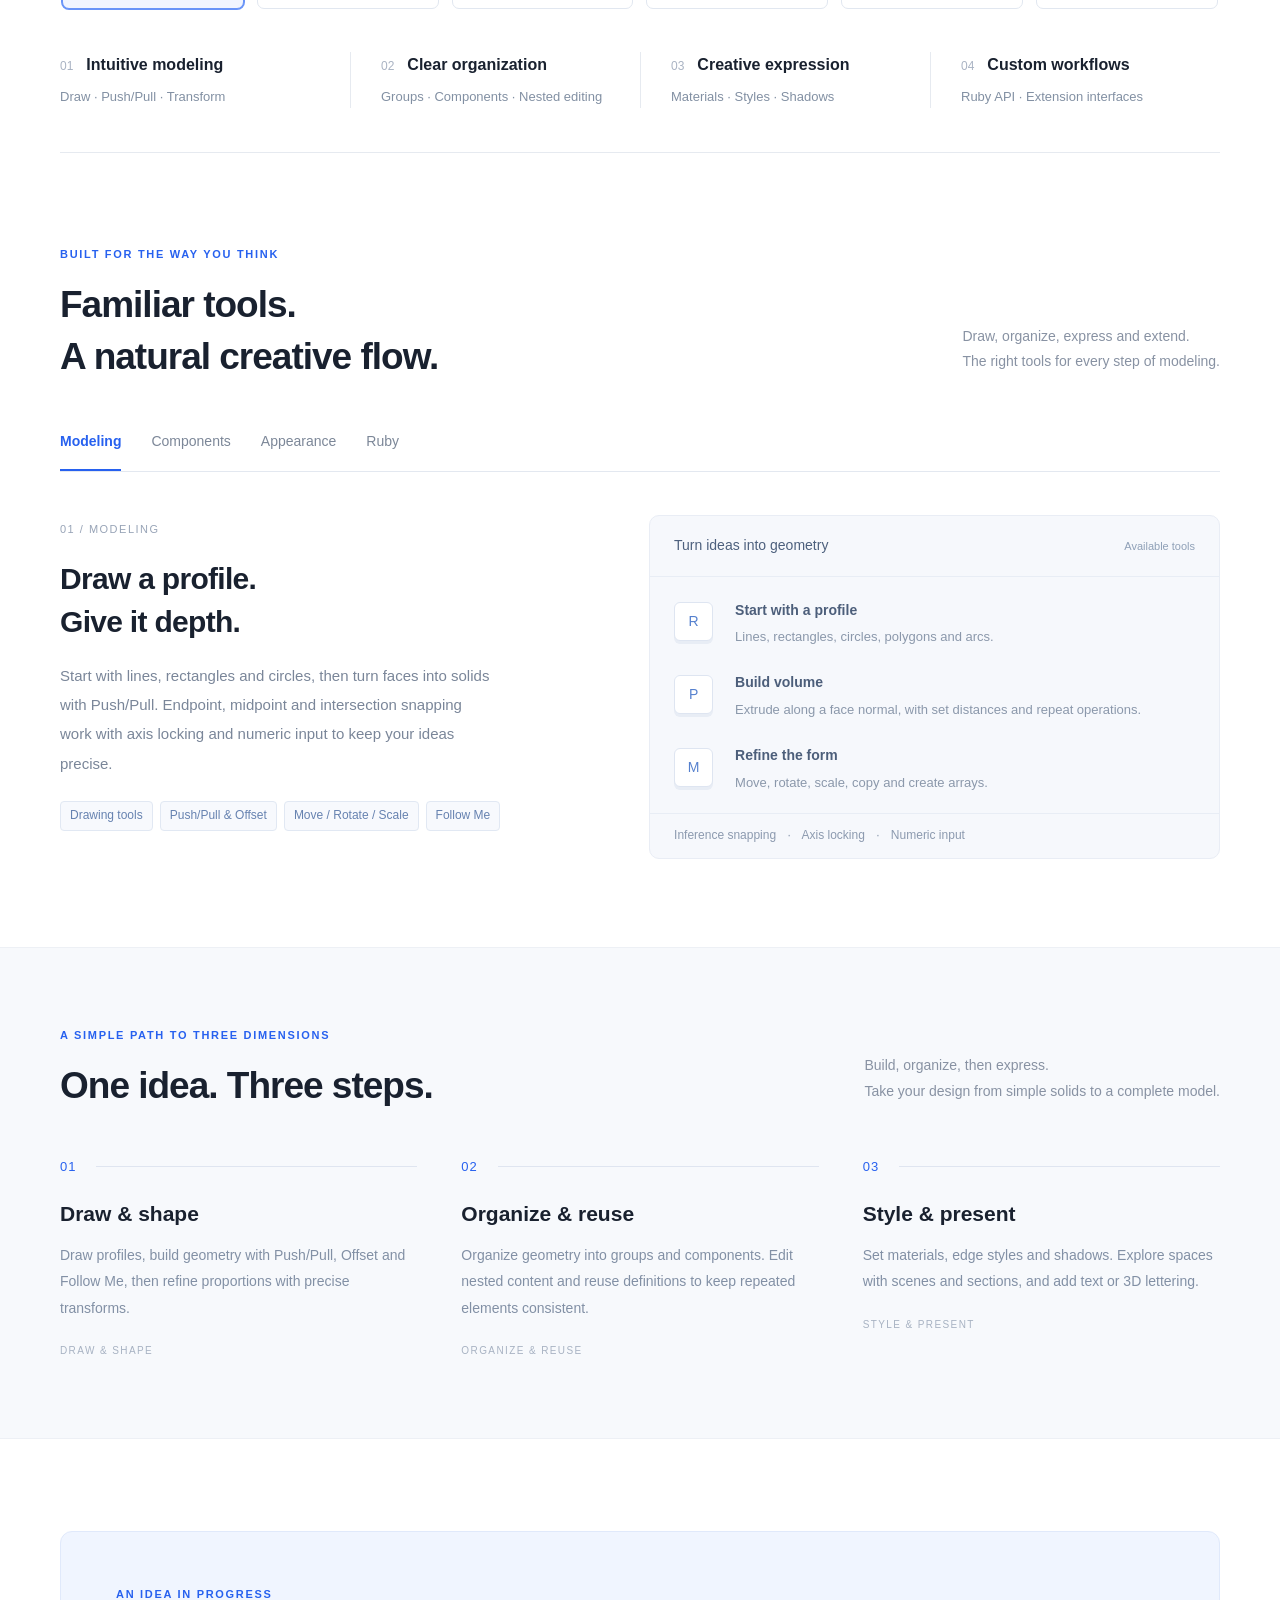
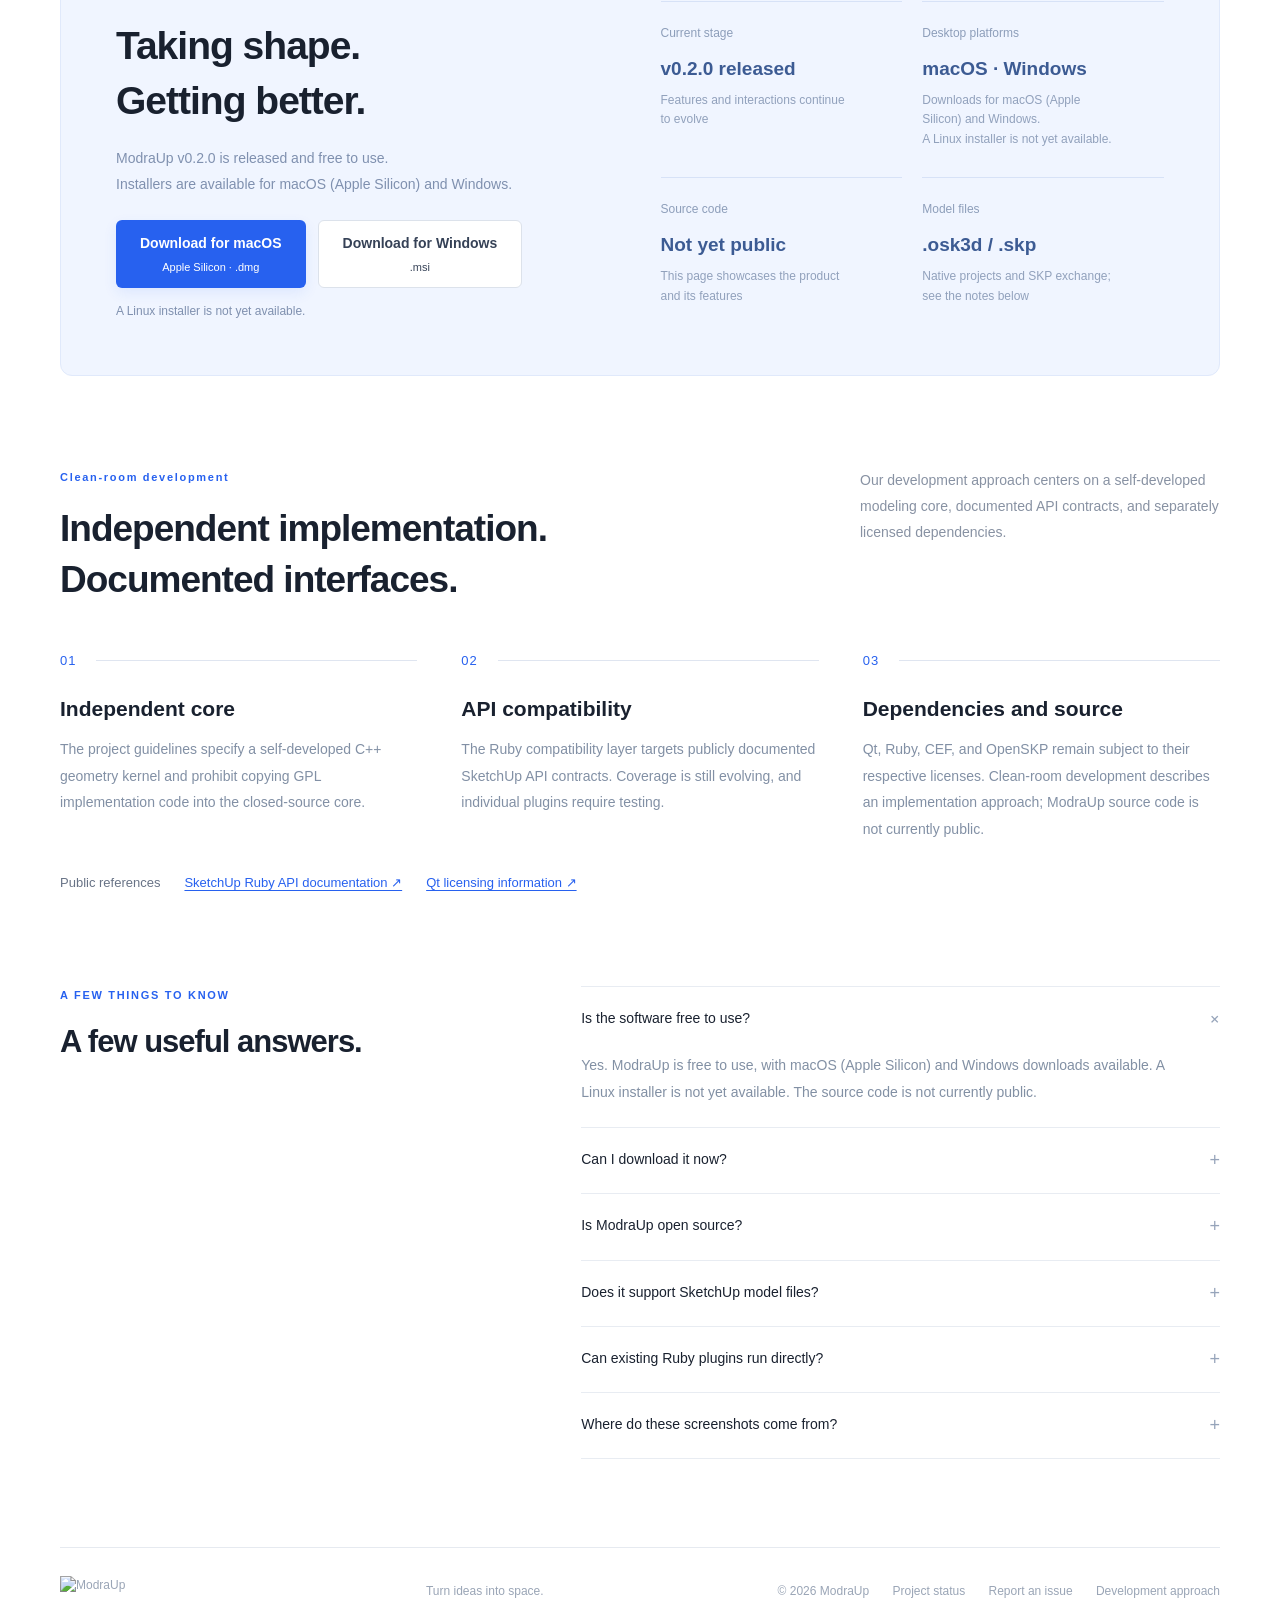
==== commit 574c643b: "Update v0.2.0 downloads and add clean-room development information" ====
--- a/en.html
+++ b/en.html
@@ -3,7 +3,7 @@
 <head>
   <meta charset="utf-8">
   <meta name="viewport" content="width=device-width,initial-scale=1">
-  <meta name="description" content="ModraUp v0.1.0 is released: a free desktop 3D modeling tool. Download for macOS (Apple Silicon) and Windows. A Linux installer is not yet available.">
+  <meta name="description" content="ModraUp v0.2.0 is released: a free desktop 3D modeling tool. Download for macOS (Apple Silicon) and Windows. A Linux installer is not yet available.">
   <meta name="theme-color" content="#2761ef">
   <title>ModraUp — Turn ideas into space.</title>
   <link rel="alternate" hreflang="zh-CN" href="zh-cn.html">
@@ -23,12 +23,12 @@
   <header class="header">
     <a href="#" class="brand" aria-label="ModraUp home"><img src="assets/logo.svg" alt="ModraUp" width="132" height="32"></a>
     <nav aria-label="Main navigation"><a href="#features">Features</a><a href="#workflow">Workflow</a><a href="#questions">FAQ</a></nav>
-    <div class="header-actions"><a class="header-link" href="#project">Project status <span class="version">v0.1.0</span></a><details class="language-picker"><summary aria-label="Choose language">English<span aria-hidden="true">⌄</span></summary><nav class="language-menu" aria-label="Choose language"><a href="zh-cn.html" lang="zh-CN" hreflang="zh-CN">简体中文</a><a href="zh-hant.html" lang="zh-Hant" hreflang="zh-Hant">繁體中文</a><a href="index.html" lang="en" hreflang="en" aria-current="page">English</a><a href="es.html" lang="es" hreflang="es">Español</a><a href="fr.html" lang="fr" hreflang="fr">Français</a><a href="ja.html" lang="ja" hreflang="ja">日本語</a><a href="ko.html" lang="ko" hreflang="ko">한국어</a></nav></details></div>
+    <div class="header-actions"><a class="header-link" href="#project">Project status <span class="version">v0.2.0</span></a><details class="language-picker"><summary aria-label="Choose language">English<span aria-hidden="true">⌄</span></summary><nav class="language-menu" aria-label="Choose language"><a href="zh-cn.html" lang="zh-CN" hreflang="zh-CN">简体中文</a><a href="zh-hant.html" lang="zh-Hant" hreflang="zh-Hant">繁體中文</a><a href="index.html" lang="en" hreflang="en" aria-current="page">English</a><a href="es.html" lang="es" hreflang="es">Español</a><a href="fr.html" lang="fr" hreflang="fr">Français</a><a href="ja.html" lang="ja" hreflang="ja">日本語</a><a href="ko.html" lang="ko" hreflang="ko">한국어</a></nav></details></div>
   </header>
   <main>
     <section class="hero wrap">
       <div class="eyebrow"><span class="small-cube">◇</span> A NEW SPACE FOR YOUR IDEAS <span class="hero-tag">Desktop 3D modeling</span></div>
-      <div class="hero-row"><div><h1>Turn ideas<br>into <span class="blue">space.</span></h1><p class="hero-copy">From your first line to a complete 3D model.<br>Draw, shape and organize with familiar tools,<br class="mobile-break">and make room for your ideas.</p><div class="hero-actions"><a class="button primary" href="#download">Download v0.1.0</a><a class="button secondary" href="#demo">See it in action</a><a class="button secondary" href="#features">Explore features</a></div><p class="hero-note">Free to use <span>·</span> v0.1.0 <span>·</span> macOS / Windows</p></div><div class="hero-aside"><span class="aside-rule"></span><p>DRAW.<br>SHAPE.<br>CREATE.</p><span>Build intuitively. Create freely.</span></div></div>
+      <div class="hero-row"><div><h1>Turn ideas<br>into <span class="blue">space.</span></h1><p class="hero-copy">From your first line to a complete 3D model.<br>Draw, shape and organize with familiar tools,<br class="mobile-break">and make room for your ideas.</p><div class="hero-actions"><a class="button primary" href="#download">Download v0.2.0</a><a class="button secondary" href="#demo">See it in action</a><a class="button secondary" href="#features">Explore features</a></div><p class="hero-note">Free to use <span>·</span> v0.2.0 <span>·</span> macOS / Windows</p></div><div class="hero-aside"><span class="aside-rule"></span><p>DRAW.<br>SHAPE.<br>CREATE.</p><span>Build intuitively. Create freely.</span></div></div>
     </section>
 
     <section class="demo-section wrap" id="demo" aria-label="Application screenshots">
@@ -61,10 +61,16 @@
 
     <section class="workflow-section" id="workflow"><div class="wrap section"><div class="section-heading"><div><p class="section-kicker">A SIMPLE PATH TO THREE DIMENSIONS</p><h2>One idea. Three steps.</h2></div><p>Build, organize, then express.<br>Take your design from simple solids to a complete model.</p></div><div class="steps"><article><span class="step-no">01 <i></i></span><h3>Draw & shape</h3><p>Draw profiles, build geometry with Push/Pull, Offset and Follow Me, then refine proportions with precise transforms.</p><span class="step-foot">DRAW & SHAPE</span></article><article><span class="step-no">02 <i></i></span><h3>Organize & reuse</h3><p>Organize geometry into groups and components. Edit nested content and reuse definitions to keep repeated elements consistent.</p><span class="step-foot">ORGANIZE & REUSE</span></article><article><span class="step-no">03 <i></i></span><h3>Style & present</h3><p>Set materials, edge styles and shadows. Explore spaces with scenes and sections, and add text or 3D lettering.</p><span class="step-foot">STYLE & PRESENT</span></article></div></div></section>
 
-    <section class="project-section wrap section" id="project"><div class="project-card"><div><p class="section-kicker">AN IDEA IN PROGRESS</p><h2>Taking shape.<br>Getting better.</h2><p>ModraUp v0.1.0 is released and free to use.<br>Installers are available for macOS (Apple Silicon) and Windows.</p><div class="download-actions" id="download"><a class="button primary" href="https://github.com/modraup/ModraUp/releases/download/v0.1.0/ModraUp-0.1.0-macOS-arm64.dmg">Download for macOS <small>Apple Silicon · .dmg</small></a><a class="button secondary" href="https://github.com/modraup/ModraUp/releases/download/v0.1.0/ModraUp-0.1.0-Windows.msi">Download for Windows <small>.msi</small></a></div><p class="download-note">A Linux installer is not yet available.</p></div><div class="project-facts"><div><span>Current stage</span><strong>v0.1.0 released</strong><p>Features and interactions continue to evolve</p></div><div><span>Desktop platforms</span><strong>macOS · Windows</strong><p>Downloads for macOS (Apple Silicon) and Windows.<br>A Linux installer is not yet available.</p></div><div><span>Source code</span><strong>Not yet public</strong><p>This page showcases the product and its features</p></div><div><span>Model files</span><strong>.osk3d / .skp</strong><p>Native projects and SKP exchange; see the notes below</p></div></div></div></section>
+    <section class="project-section wrap section" id="project"><div class="project-card"><div><p class="section-kicker">AN IDEA IN PROGRESS</p><h2>Taking shape.<br>Getting better.</h2><p>ModraUp v0.2.0 is released and free to use.<br>Installers are available for macOS (Apple Silicon) and Windows.</p><div class="download-actions" id="download"><a class="button primary" href="https://github.com/modraup/ModraUp/releases/download/v0.2.0/ModraUp-0.2.0-macOS-arm64.dmg">Download for macOS <small>Apple Silicon · .dmg</small></a><a class="button secondary" href="https://github.com/modraup/ModraUp/releases/download/v0.2.0/ModraUp-0.2.0-Windows.msi">Download for Windows <small>.msi</small></a></div><p class="download-note">A Linux installer is not yet available.</p></div><div class="project-facts"><div><span>Current stage</span><strong>v0.2.0 released</strong><p>Features and interactions continue to evolve</p></div><div><span>Desktop platforms</span><strong>macOS · Windows</strong><p>Downloads for macOS (Apple Silicon) and Windows.<br>A Linux installer is not yet available.</p></div><div><span>Source code</span><strong>Not yet public</strong><p>This page showcases the product and its features</p></div><div><span>Model files</span><strong>.osk3d / .skp</strong><p>Native projects and SKP exchange; see the notes below</p></div></div></div></section>
 
-    <section class="faq wrap section" id="questions"><div class="faq-title"><p class="section-kicker">A FEW THINGS TO KNOW</p><h2>A few useful answers.</h2></div><div class="faq-list"><details open><summary>Is the software free to use?<span>+</span></summary><p>Yes. ModraUp is free to use, with macOS (Apple Silicon) and Windows downloads available. A Linux installer is not yet available. The source code is not currently public.</p></details><details><summary>Can I download it now?<span>+</span></summary><p>Yes. v0.1.0 is released. Download the macOS (Apple Silicon, .dmg) or Windows (.msi) installer. A Linux installer is not yet available. <a href="#download">Go to downloads</a></p></details><details><summary>Is ModraUp open source?<span>+</span></summary><p>The source code is not currently public. Any plans to open the source will be announced separately.</p></details><details><summary>Does it support SketchUp model files?<span>+</span></summary><p>OpenSKP enables .skp import and export; the native project format is .osk3d. SKP exchange does not cover every feature: models containing section entities must be saved as .osk3d, and model and scene shadow settings do not fully round-trip through SKP.</p></details><details><summary>Can existing Ruby plugins run directly?<span>+</span></summary><p>The project is implementing a Ruby API with names matching SketchUp, including extension loading, a Ruby console, toolbars and HTML extension interfaces. API coverage and behavior are incomplete, so plugins need individual testing. Full compatibility is not guaranteed.</p></details><details><summary>Where do these screenshots come from?<span>+</span></summary><p>These six screenshots were captured from ModraUp on macOS. They show house shadows, scripted 3D text, section planes, a large terrain model, and two views of a large outdoor commercial building model. The model tests reflect specific scenes and do not represent performance for every model.</p></details></div></section>
+    <section class="development-section wrap section" id="development" aria-labelledby="development-title">
+      <div class="section-heading"><div><p class="section-kicker">Clean-room development</p><h2 id="development-title">Independent implementation.<br>Documented interfaces.</h2></div><p>Our development approach centers on a self-developed modeling core, documented API contracts, and separately licensed dependencies.</p></div>
+      <div class="steps"><article><span class="step-no">01 <i></i></span><h3>Independent core</h3><p>The project guidelines specify a self-developed C++ geometry kernel and prohibit copying GPL implementation code into the closed-source core.</p></article><article><span class="step-no">02 <i></i></span><h3>API compatibility</h3><p>The Ruby compatibility layer targets publicly documented SketchUp API contracts. Coverage is still evolving, and individual plugins require testing.</p></article><article><span class="step-no">03 <i></i></span><h3>Dependencies and source</h3><p>Qt, Ruby, CEF, and OpenSKP remain subject to their respective licenses. Clean-room development describes an implementation approach; ModraUp source code is not currently public.</p></article></div>
+      <nav class="development-resources" aria-label="Public references"><span>Public references</span><a href="https://ruby.sketchup.com/" target="_blank" rel="noopener noreferrer">SketchUp Ruby API documentation ↗</a><a href="https://doc.qt.io/qt-6/licensing.html" target="_blank" rel="noopener noreferrer">Qt licensing information ↗</a></nav>
+    </section>
+
+    <section class="faq wrap section" id="questions"><div class="faq-title"><p class="section-kicker">A FEW THINGS TO KNOW</p><h2>A few useful answers.</h2></div><div class="faq-list"><details open><summary>Is the software free to use?<span>+</span></summary><p>Yes. ModraUp is free to use, with macOS (Apple Silicon) and Windows downloads available. A Linux installer is not yet available. The source code is not currently public.</p></details><details><summary>Can I download it now?<span>+</span></summary><p>Yes. v0.2.0 is released. Download the macOS (Apple Silicon, .dmg) or Windows (.msi) installer. A Linux installer is not yet available. <a href="#download">Go to downloads</a></p></details><details><summary>Is ModraUp open source?<span>+</span></summary><p>The source code is not currently public. Any plans to open the source will be announced separately.</p></details><details><summary>Does it support SketchUp model files?<span>+</span></summary><p>OpenSKP enables .skp import and export; the native project format is .osk3d. SKP exchange does not cover every feature: models containing section entities must be saved as .osk3d, and model and scene shadow settings do not fully round-trip through SKP.</p></details><details><summary>Can existing Ruby plugins run directly?<span>+</span></summary><p>The project is implementing a Ruby API with names matching SketchUp, including extension loading, a Ruby console, toolbars and HTML extension interfaces. API coverage and behavior are incomplete, so plugins need individual testing. Full compatibility is not guaranteed.</p></details><details><summary>Where do these screenshots come from?<span>+</span></summary><p>These six screenshots were captured from ModraUp on macOS. They show house shadows, scripted 3D text, section planes, a large terrain model, and two views of a large outdoor commercial building model. The model tests reflect specific scenes and do not represent performance for every model.</p></details></div></section>
   </main>
-  <footer class="footer wrap"><a href="#" class="brand"><img src="assets/logo.svg" alt="ModraUp" width="132" height="32"></a><span>Turn ideas into space.</span><span>© <span id="year">2026</span> ModraUp <a href="#project">Project status</a> <a href="https://github.com/modraup/ModraUp/issues" target="_blank" rel="noopener noreferrer">Report an issue</a></span></footer>
+  <footer class="footer wrap"><a href="#" class="brand"><img src="assets/logo.svg" alt="ModraUp" width="132" height="32"></a><span>Turn ideas into space.</span><span>© <span id="year">2026</span> ModraUp <a href="#project">Project status</a> <a href="https://github.com/modraup/ModraUp/issues" target="_blank" rel="noopener noreferrer">Report an issue</a> <a href="#development">Development approach</a></span></footer>
 </body>
 </html>
--- a/styles.css
+++ b/styles.css
@@ -42,3 +42,9 @@
 .download-actions small{font-size:11px;font-weight:400}
 .project-card>div>p.download-note{font-size:12px;margin:12px 0 0}
 .faq-list details p a{color:var(--blue);text-decoration:underline}
+.development-section{padding-bottom:0}
+.development-section .section-heading{gap:32px;align-items:flex-start}
+.development-section .section-heading>p{max-width:360px}
+.development-resources{display:flex;flex-wrap:wrap;gap:12px 24px;margin-top:30px;font-size:13px}
+.development-resources>span{color:var(--muted)}
+.development-resources a{color:var(--blue);text-decoration:underline;text-underline-offset:3px;overflow-wrap:anywhere}
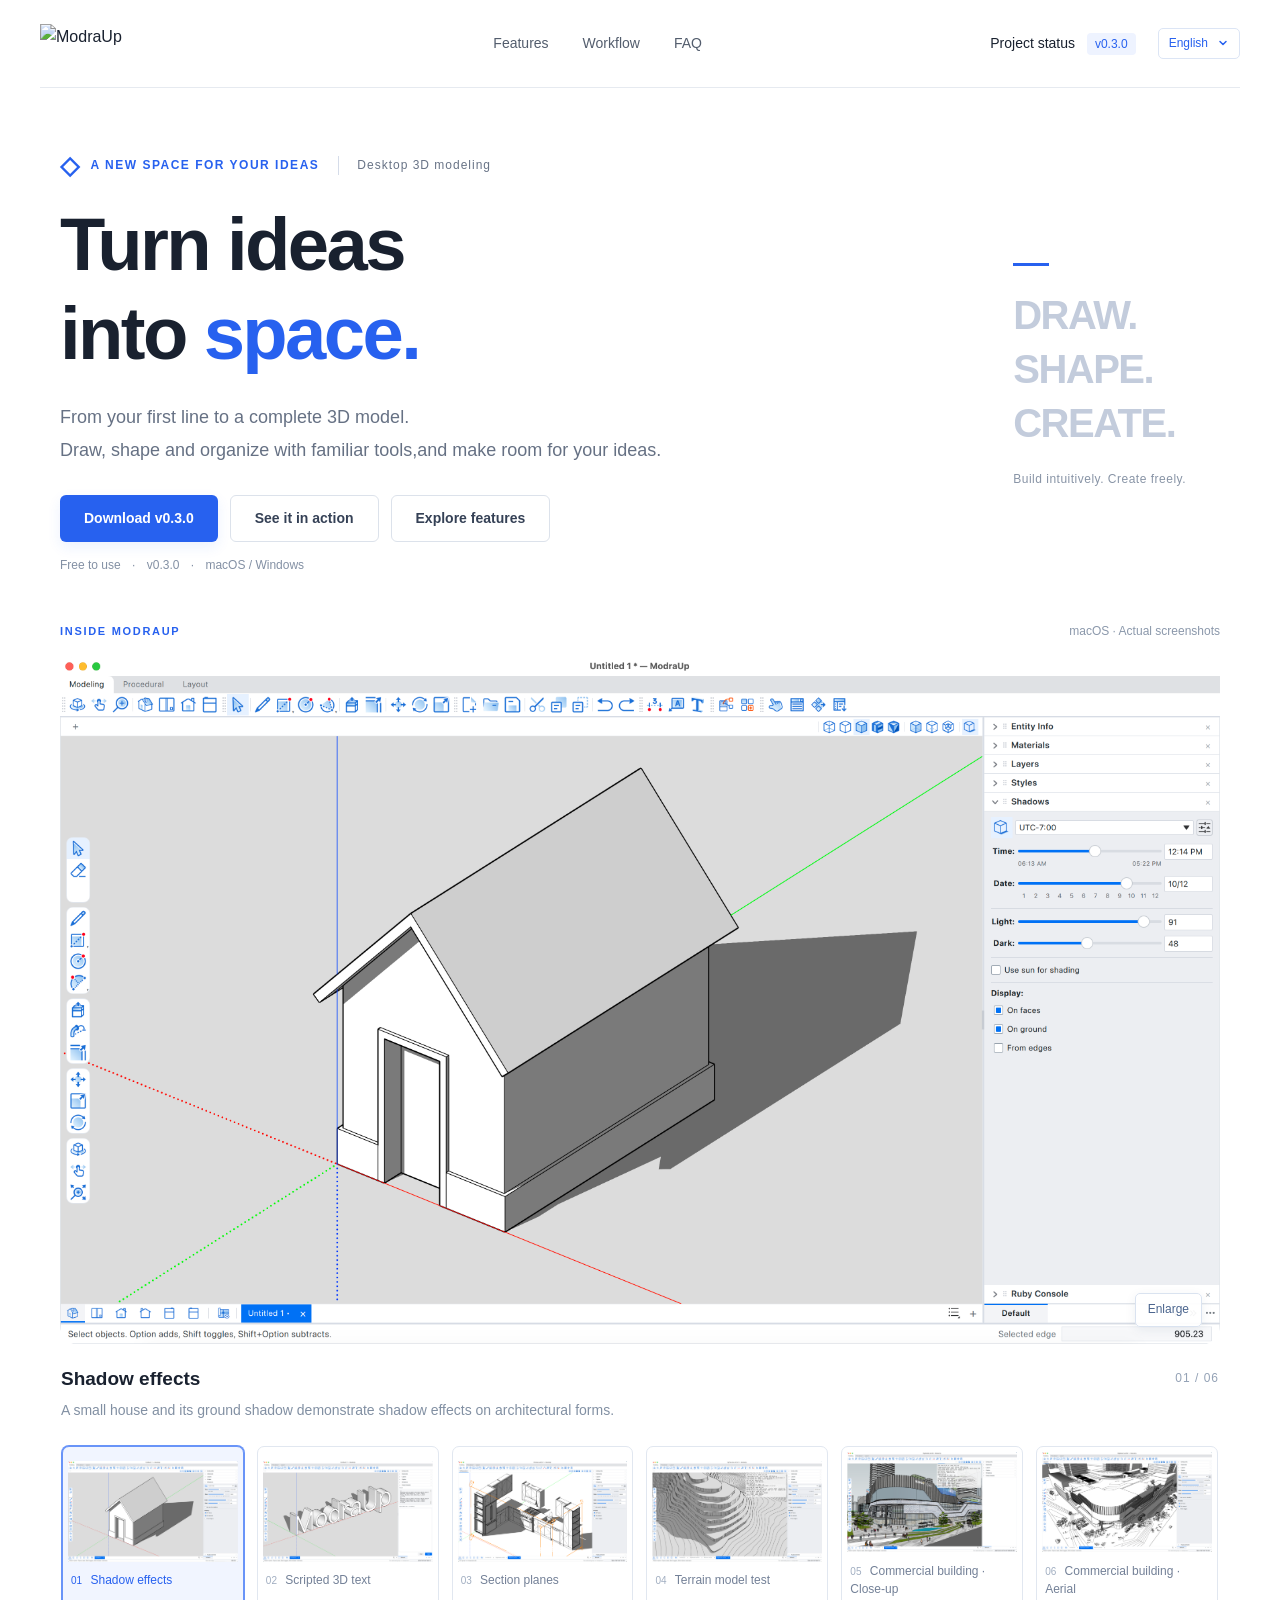
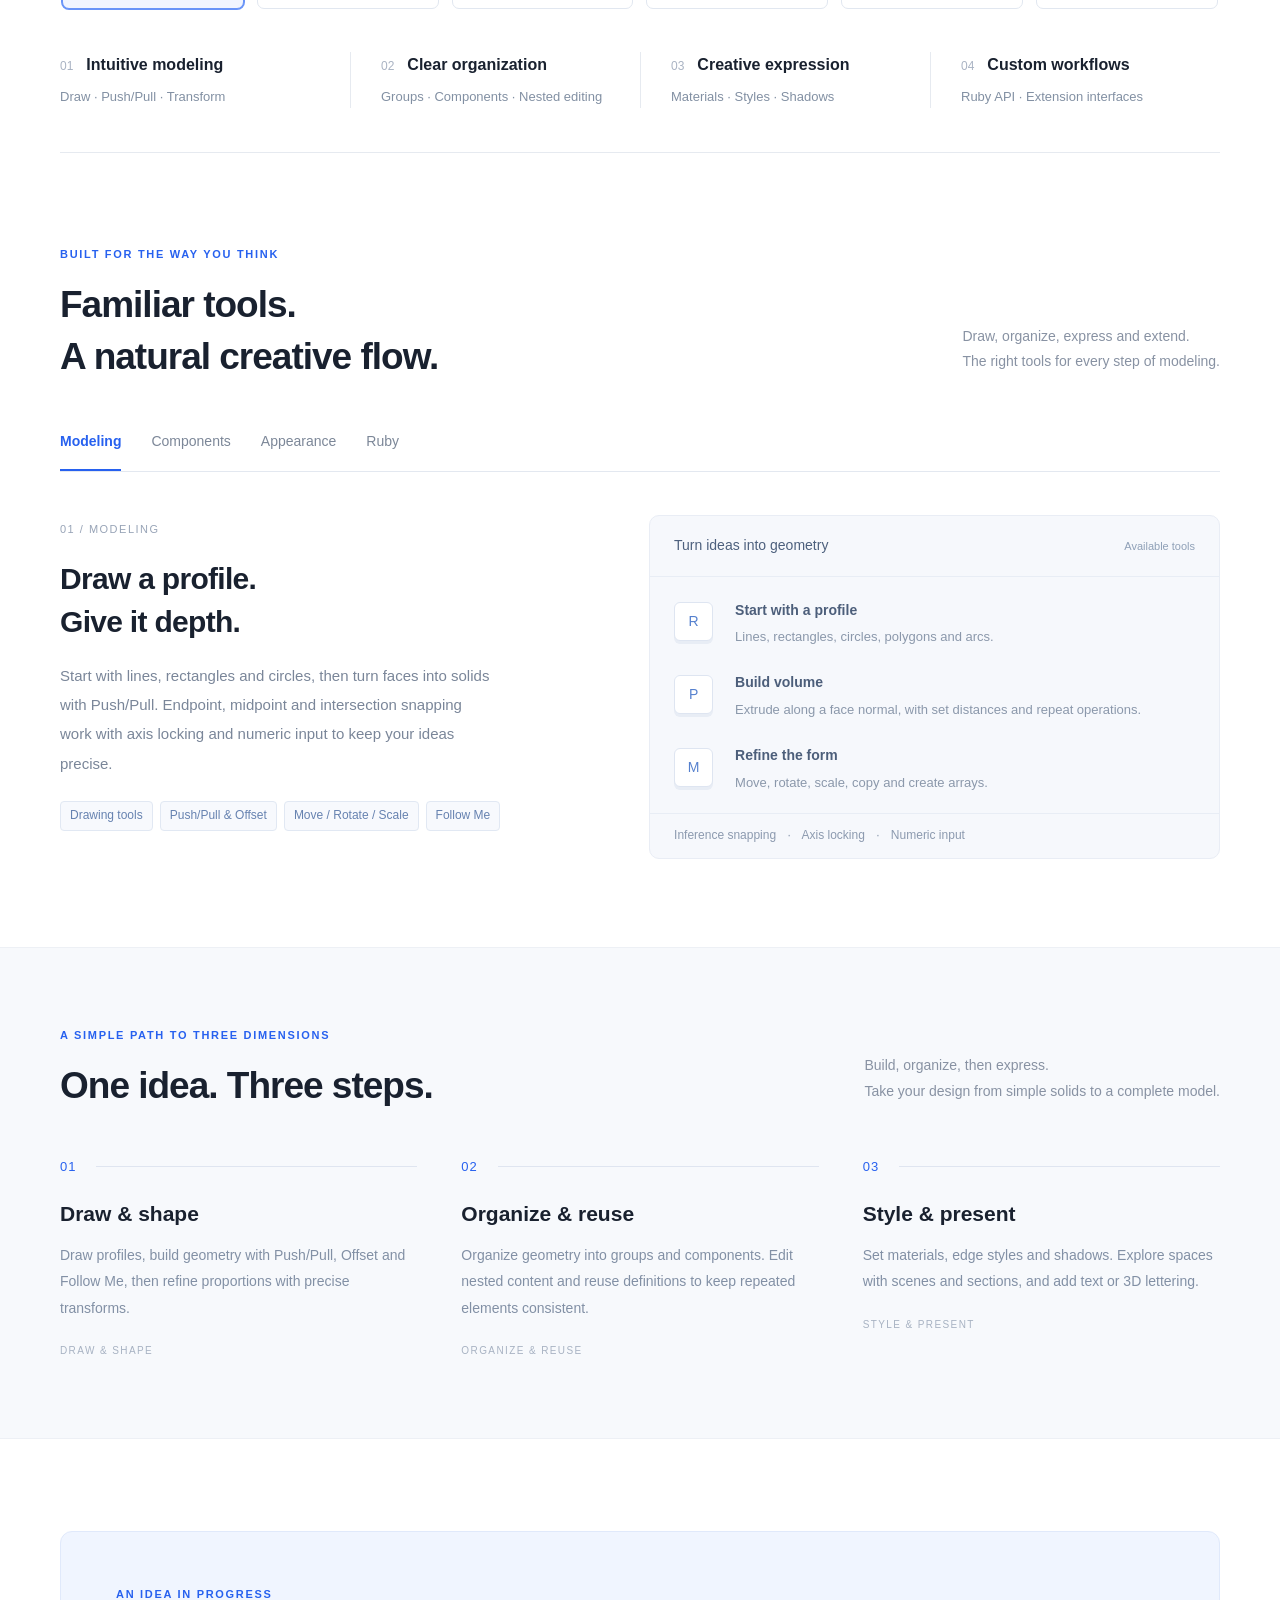
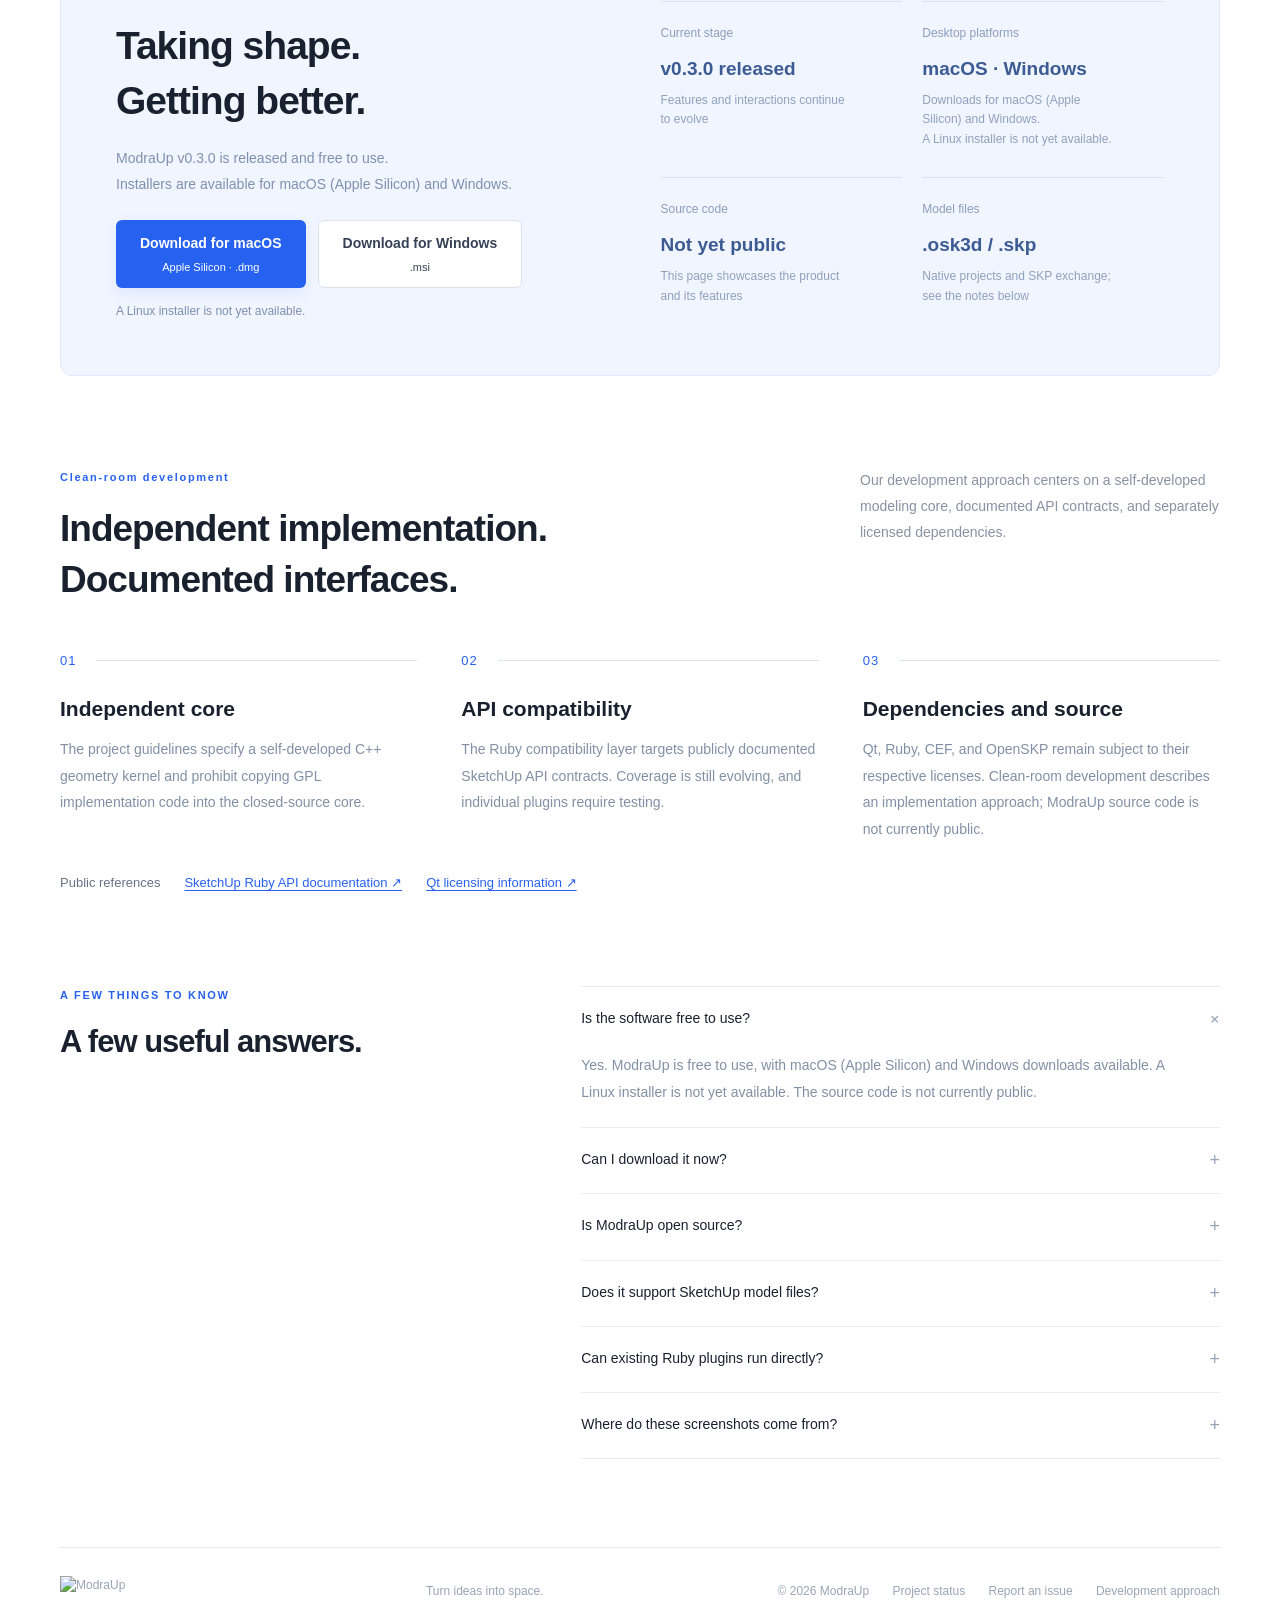
==== commit ed6be1ae: "Update website downloads for ModraUp v0.3.0" ====
--- a/en.html
+++ b/en.html
@@ -3,7 +3,7 @@
 <head>
   <meta charset="utf-8">
   <meta name="viewport" content="width=device-width,initial-scale=1">
-  <meta name="description" content="ModraUp v0.2.0 is released: a free desktop 3D modeling tool. Download for macOS (Apple Silicon) and Windows. A Linux installer is not yet available.">
+  <meta name="description" content="ModraUp v0.3.0 is released: a free desktop 3D modeling tool. Download for macOS (Apple Silicon) and Windows. A Linux installer is not yet available.">
   <meta name="theme-color" content="#2761ef">
   <title>ModraUp — Turn ideas into space.</title>
   <link rel="alternate" hreflang="zh-CN" href="zh-cn.html">
@@ -23,12 +23,12 @@
   <header class="header">
     <a href="#" class="brand" aria-label="ModraUp home"><img src="assets/logo.svg" alt="ModraUp" width="132" height="32"></a>
     <nav aria-label="Main navigation"><a href="#features">Features</a><a href="#workflow">Workflow</a><a href="#questions">FAQ</a></nav>
-    <div class="header-actions"><a class="header-link" href="#project">Project status <span class="version">v0.2.0</span></a><details class="language-picker"><summary aria-label="Choose language">English<span aria-hidden="true">⌄</span></summary><nav class="language-menu" aria-label="Choose language"><a href="zh-cn.html" lang="zh-CN" hreflang="zh-CN">简体中文</a><a href="zh-hant.html" lang="zh-Hant" hreflang="zh-Hant">繁體中文</a><a href="index.html" lang="en" hreflang="en" aria-current="page">English</a><a href="es.html" lang="es" hreflang="es">Español</a><a href="fr.html" lang="fr" hreflang="fr">Français</a><a href="ja.html" lang="ja" hreflang="ja">日本語</a><a href="ko.html" lang="ko" hreflang="ko">한국어</a></nav></details></div>
+    <div class="header-actions"><a class="header-link" href="#project">Project status <span class="version">v0.3.0</span></a><details class="language-picker"><summary aria-label="Choose language">English<span aria-hidden="true">⌄</span></summary><nav class="language-menu" aria-label="Choose language"><a href="zh-cn.html" lang="zh-CN" hreflang="zh-CN">简体中文</a><a href="zh-hant.html" lang="zh-Hant" hreflang="zh-Hant">繁體中文</a><a href="index.html" lang="en" hreflang="en" aria-current="page">English</a><a href="es.html" lang="es" hreflang="es">Español</a><a href="fr.html" lang="fr" hreflang="fr">Français</a><a href="ja.html" lang="ja" hreflang="ja">日本語</a><a href="ko.html" lang="ko" hreflang="ko">한국어</a></nav></details></div>
   </header>
   <main>
     <section class="hero wrap">
       <div class="eyebrow"><span class="small-cube">◇</span> A NEW SPACE FOR YOUR IDEAS <span class="hero-tag">Desktop 3D modeling</span></div>
-      <div class="hero-row"><div><h1>Turn ideas<br>into <span class="blue">space.</span></h1><p class="hero-copy">From your first line to a complete 3D model.<br>Draw, shape and organize with familiar tools,<br class="mobile-break">and make room for your ideas.</p><div class="hero-actions"><a class="button primary" href="#download">Download v0.2.0</a><a class="button secondary" href="#demo">See it in action</a><a class="button secondary" href="#features">Explore features</a></div><p class="hero-note">Free to use <span>·</span> v0.2.0 <span>·</span> macOS / Windows</p></div><div class="hero-aside"><span class="aside-rule"></span><p>DRAW.<br>SHAPE.<br>CREATE.</p><span>Build intuitively. Create freely.</span></div></div>
+      <div class="hero-row"><div><h1>Turn ideas<br>into <span class="blue">space.</span></h1><p class="hero-copy">From your first line to a complete 3D model.<br>Draw, shape and organize with familiar tools,<br class="mobile-break">and make room for your ideas.</p><div class="hero-actions"><a class="button primary" href="#download">Download v0.3.0</a><a class="button secondary" href="#demo">See it in action</a><a class="button secondary" href="#features">Explore features</a></div><p class="hero-note">Free to use <span>·</span> v0.3.0 <span>·</span> macOS / Windows</p></div><div class="hero-aside"><span class="aside-rule"></span><p>DRAW.<br>SHAPE.<br>CREATE.</p><span>Build intuitively. Create freely.</span></div></div>
     </section>
 
     <section class="demo-section wrap" id="demo" aria-label="Application screenshots">
@@ -61,7 +61,7 @@
 
     <section class="workflow-section" id="workflow"><div class="wrap section"><div class="section-heading"><div><p class="section-kicker">A SIMPLE PATH TO THREE DIMENSIONS</p><h2>One idea. Three steps.</h2></div><p>Build, organize, then express.<br>Take your design from simple solids to a complete model.</p></div><div class="steps"><article><span class="step-no">01 <i></i></span><h3>Draw & shape</h3><p>Draw profiles, build geometry with Push/Pull, Offset and Follow Me, then refine proportions with precise transforms.</p><span class="step-foot">DRAW & SHAPE</span></article><article><span class="step-no">02 <i></i></span><h3>Organize & reuse</h3><p>Organize geometry into groups and components. Edit nested content and reuse definitions to keep repeated elements consistent.</p><span class="step-foot">ORGANIZE & REUSE</span></article><article><span class="step-no">03 <i></i></span><h3>Style & present</h3><p>Set materials, edge styles and shadows. Explore spaces with scenes and sections, and add text or 3D lettering.</p><span class="step-foot">STYLE & PRESENT</span></article></div></div></section>
 
-    <section class="project-section wrap section" id="project"><div class="project-card"><div><p class="section-kicker">AN IDEA IN PROGRESS</p><h2>Taking shape.<br>Getting better.</h2><p>ModraUp v0.2.0 is released and free to use.<br>Installers are available for macOS (Apple Silicon) and Windows.</p><div class="download-actions" id="download"><a class="button primary" href="https://github.com/modraup/ModraUp/releases/download/v0.2.0/ModraUp-0.2.0-macOS-arm64.dmg">Download for macOS <small>Apple Silicon · .dmg</small></a><a class="button secondary" href="https://github.com/modraup/ModraUp/releases/download/v0.2.0/ModraUp-0.2.0-Windows.msi">Download for Windows <small>.msi</small></a></div><p class="download-note">A Linux installer is not yet available.</p></div><div class="project-facts"><div><span>Current stage</span><strong>v0.2.0 released</strong><p>Features and interactions continue to evolve</p></div><div><span>Desktop platforms</span><strong>macOS · Windows</strong><p>Downloads for macOS (Apple Silicon) and Windows.<br>A Linux installer is not yet available.</p></div><div><span>Source code</span><strong>Not yet public</strong><p>This page showcases the product and its features</p></div><div><span>Model files</span><strong>.osk3d / .skp</strong><p>Native projects and SKP exchange; see the notes below</p></div></div></div></section>
+    <section class="project-section wrap section" id="project"><div class="project-card"><div><p class="section-kicker">AN IDEA IN PROGRESS</p><h2>Taking shape.<br>Getting better.</h2><p>ModraUp v0.3.0 is released and free to use.<br>Installers are available for macOS (Apple Silicon) and Windows.</p><div class="download-actions" id="download"><a class="button primary" href="https://github.com/modraup/ModraUp/releases/download/v0.3.0/ModraUp-0.3.0-macOS-arm64.dmg">Download for macOS <small>Apple Silicon · .dmg</small></a><a class="button secondary" href="https://github.com/modraup/ModraUp/releases/download/v0.3.0/ModraUp-0.3.0-Windows.msi">Download for Windows <small>.msi</small></a></div><p class="download-note">A Linux installer is not yet available.</p></div><div class="project-facts"><div><span>Current stage</span><strong>v0.3.0 released</strong><p>Features and interactions continue to evolve</p></div><div><span>Desktop platforms</span><strong>macOS · Windows</strong><p>Downloads for macOS (Apple Silicon) and Windows.<br>A Linux installer is not yet available.</p></div><div><span>Source code</span><strong>Not yet public</strong><p>This page showcases the product and its features</p></div><div><span>Model files</span><strong>.osk3d / .skp</strong><p>Native projects and SKP exchange; see the notes below</p></div></div></div></section>
 
     <section class="development-section wrap section" id="development" aria-labelledby="development-title">
       <div class="section-heading"><div><p class="section-kicker">Clean-room development</p><h2 id="development-title">Independent implementation.<br>Documented interfaces.</h2></div><p>Our development approach centers on a self-developed modeling core, documented API contracts, and separately licensed dependencies.</p></div>
@@ -69,7 +69,7 @@
       <nav class="development-resources" aria-label="Public references"><span>Public references</span><a href="https://ruby.sketchup.com/" target="_blank" rel="noopener noreferrer">SketchUp Ruby API documentation ↗</a><a href="https://doc.qt.io/qt-6/licensing.html" target="_blank" rel="noopener noreferrer">Qt licensing information ↗</a></nav>
     </section>
 
-    <section class="faq wrap section" id="questions"><div class="faq-title"><p class="section-kicker">A FEW THINGS TO KNOW</p><h2>A few useful answers.</h2></div><div class="faq-list"><details open><summary>Is the software free to use?<span>+</span></summary><p>Yes. ModraUp is free to use, with macOS (Apple Silicon) and Windows downloads available. A Linux installer is not yet available. The source code is not currently public.</p></details><details><summary>Can I download it now?<span>+</span></summary><p>Yes. v0.2.0 is released. Download the macOS (Apple Silicon, .dmg) or Windows (.msi) installer. A Linux installer is not yet available. <a href="#download">Go to downloads</a></p></details><details><summary>Is ModraUp open source?<span>+</span></summary><p>The source code is not currently public. Any plans to open the source will be announced separately.</p></details><details><summary>Does it support SketchUp model files?<span>+</span></summary><p>OpenSKP enables .skp import and export; the native project format is .osk3d. SKP exchange does not cover every feature: models containing section entities must be saved as .osk3d, and model and scene shadow settings do not fully round-trip through SKP.</p></details><details><summary>Can existing Ruby plugins run directly?<span>+</span></summary><p>The project is implementing a Ruby API with names matching SketchUp, including extension loading, a Ruby console, toolbars and HTML extension interfaces. API coverage and behavior are incomplete, so plugins need individual testing. Full compatibility is not guaranteed.</p></details><details><summary>Where do these screenshots come from?<span>+</span></summary><p>These six screenshots were captured from ModraUp on macOS. They show house shadows, scripted 3D text, section planes, a large terrain model, and two views of a large outdoor commercial building model. The model tests reflect specific scenes and do not represent performance for every model.</p></details></div></section>
+    <section class="faq wrap section" id="questions"><div class="faq-title"><p class="section-kicker">A FEW THINGS TO KNOW</p><h2>A few useful answers.</h2></div><div class="faq-list"><details open><summary>Is the software free to use?<span>+</span></summary><p>Yes. ModraUp is free to use, with macOS (Apple Silicon) and Windows downloads available. A Linux installer is not yet available. The source code is not currently public.</p></details><details><summary>Can I download it now?<span>+</span></summary><p>Yes. v0.3.0 is released. Download the macOS (Apple Silicon, .dmg) or Windows (.msi) installer. A Linux installer is not yet available. <a href="#download">Go to downloads</a></p></details><details><summary>Is ModraUp open source?<span>+</span></summary><p>The source code is not currently public. Any plans to open the source will be announced separately.</p></details><details><summary>Does it support SketchUp model files?<span>+</span></summary><p>OpenSKP enables .skp import and export; the native project format is .osk3d. SKP exchange does not cover every feature: models containing section entities must be saved as .osk3d, and model and scene shadow settings do not fully round-trip through SKP.</p></details><details><summary>Can existing Ruby plugins run directly?<span>+</span></summary><p>The project is implementing a Ruby API with names matching SketchUp, including extension loading, a Ruby console, toolbars and HTML extension interfaces. API coverage and behavior are incomplete, so plugins need individual testing. Full compatibility is not guaranteed.</p></details><details><summary>Where do these screenshots come from?<span>+</span></summary><p>These six screenshots were captured from ModraUp on macOS. They show house shadows, scripted 3D text, section planes, a large terrain model, and two views of a large outdoor commercial building model. The model tests reflect specific scenes and do not represent performance for every model.</p></details></div></section>
   </main>
   <footer class="footer wrap"><a href="#" class="brand"><img src="assets/logo.svg" alt="ModraUp" width="132" height="32"></a><span>Turn ideas into space.</span><span>© <span id="year">2026</span> ModraUp <a href="#project">Project status</a> <a href="https://github.com/modraup/ModraUp/issues" target="_blank" rel="noopener noreferrer">Report an issue</a> <a href="#development">Development approach</a></span></footer>
 </body>
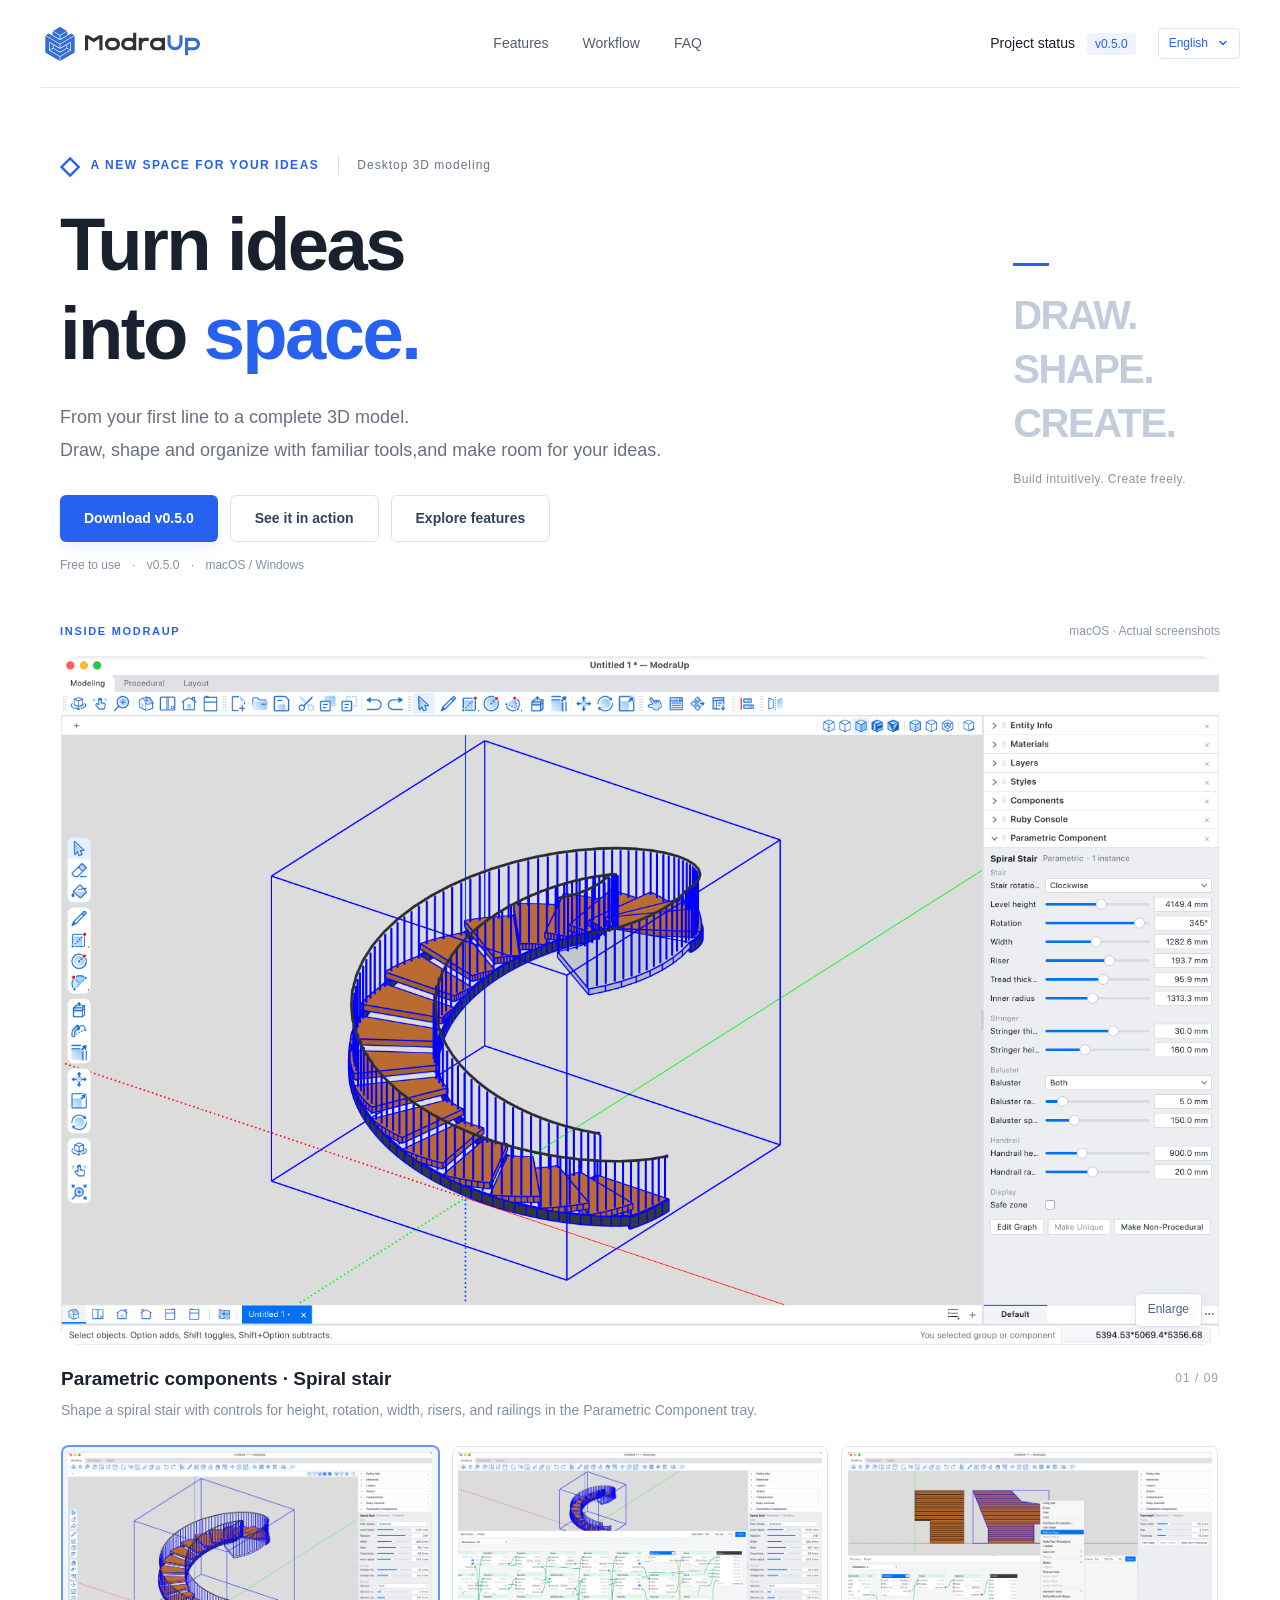
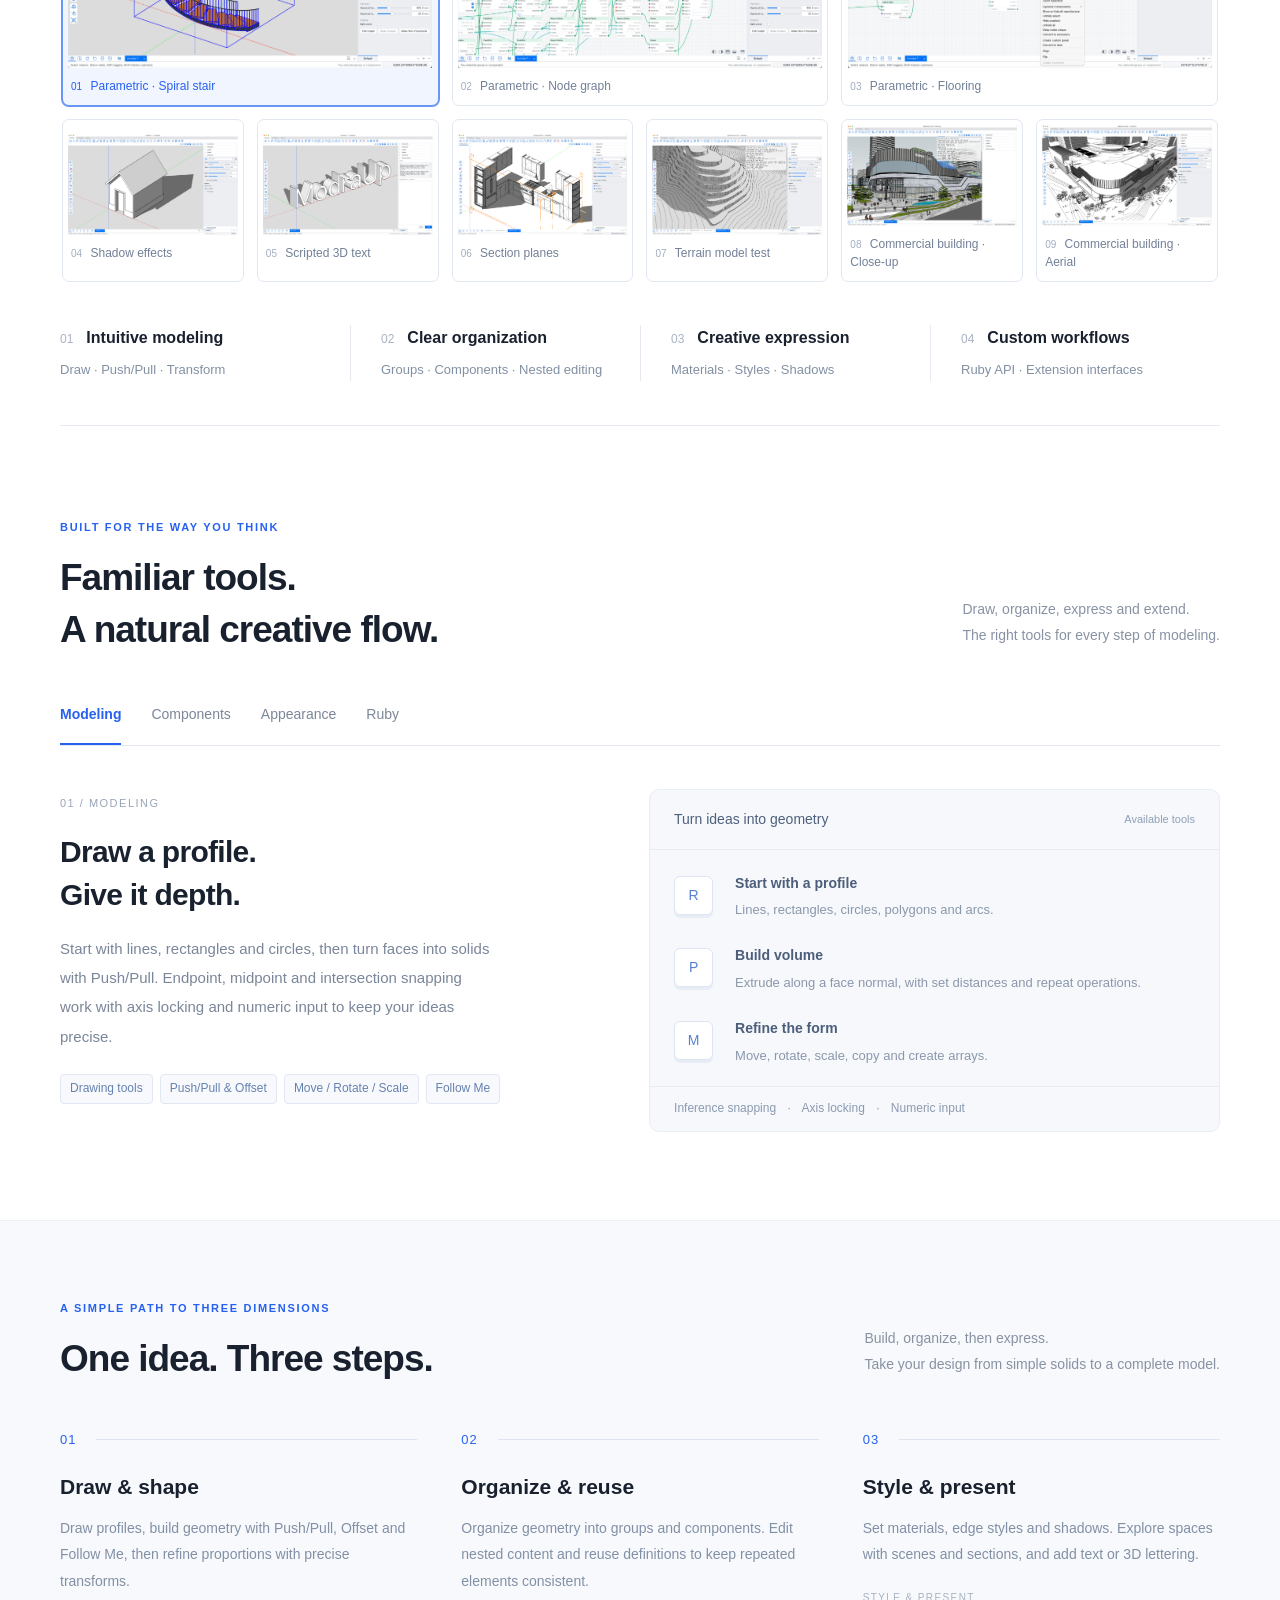
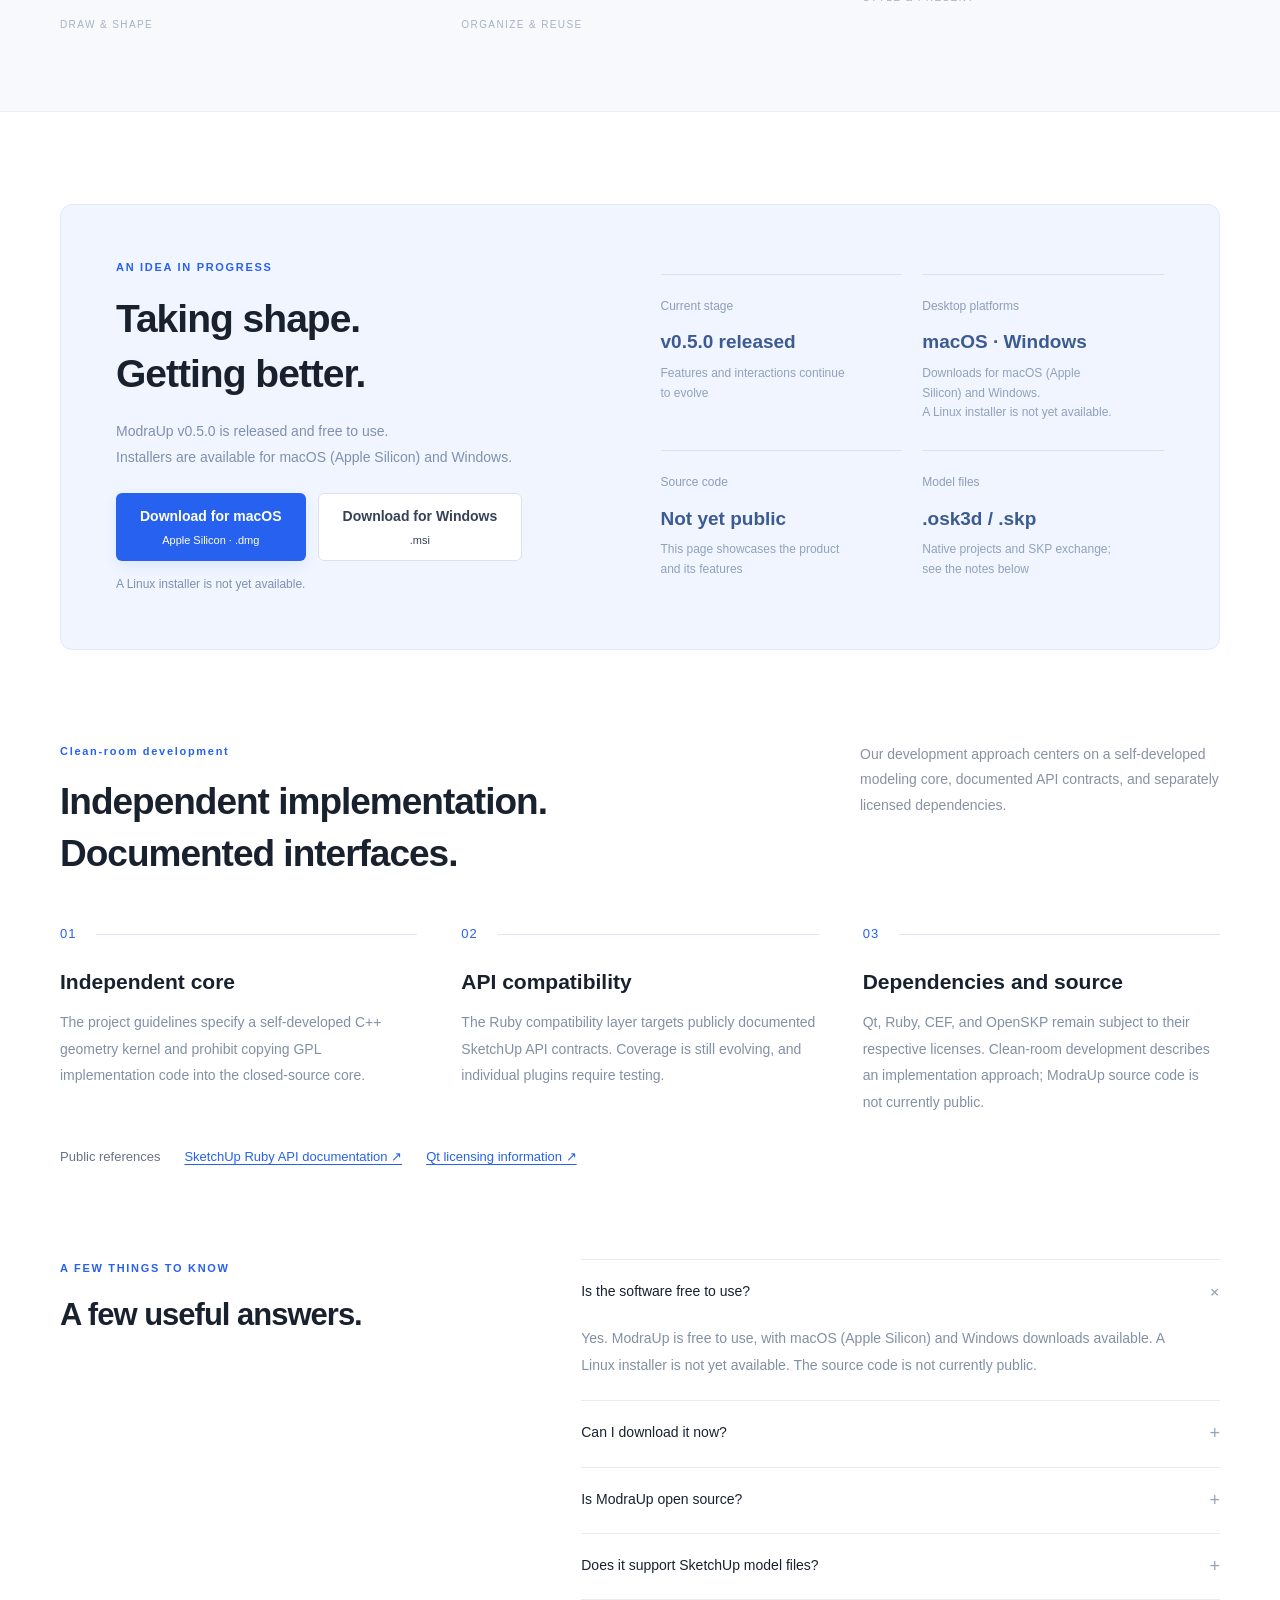
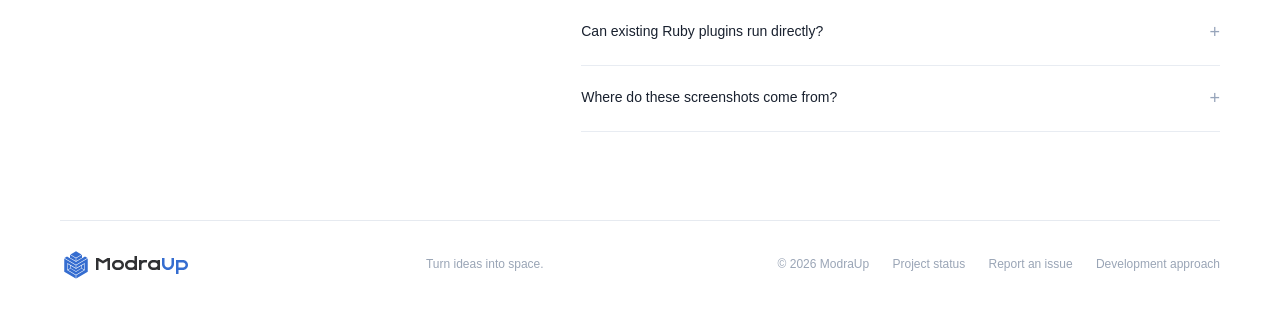
==== commit 7fbe28b7: "Publish the ModraUp website." ====
--- a/en.html
+++ b/en.html
@@ -3,7 +3,7 @@
 <head>
   <meta charset="utf-8">
   <meta name="viewport" content="width=device-width,initial-scale=1">
-  <meta name="description" content="ModraUp v0.3.0 is released: a free desktop 3D modeling tool. Download for macOS (Apple Silicon) and Windows. A Linux installer is not yet available.">
+  <meta name="description" content="ModraUp v0.5.0 is released: a free desktop 3D modeling tool. Download for macOS (Apple Silicon) and Windows. A Linux installer is not yet available.">
   <meta name="theme-color" content="#2761ef">
   <title>ModraUp — Turn ideas into space.</title>
   <link rel="alternate" hreflang="zh-CN" href="zh-cn.html">
@@ -23,32 +23,35 @@
   <header class="header">
     <a href="#" class="brand" aria-label="ModraUp home"><img src="assets/logo.svg" alt="ModraUp" width="132" height="32"></a>
     <nav aria-label="Main navigation"><a href="#features">Features</a><a href="#workflow">Workflow</a><a href="#questions">FAQ</a></nav>
-    <div class="header-actions"><a class="header-link" href="#project">Project status <span class="version">v0.3.0</span></a><details class="language-picker"><summary aria-label="Choose language">English<span aria-hidden="true">⌄</span></summary><nav class="language-menu" aria-label="Choose language"><a href="zh-cn.html" lang="zh-CN" hreflang="zh-CN">简体中文</a><a href="zh-hant.html" lang="zh-Hant" hreflang="zh-Hant">繁體中文</a><a href="index.html" lang="en" hreflang="en" aria-current="page">English</a><a href="es.html" lang="es" hreflang="es">Español</a><a href="fr.html" lang="fr" hreflang="fr">Français</a><a href="ja.html" lang="ja" hreflang="ja">日本語</a><a href="ko.html" lang="ko" hreflang="ko">한국어</a></nav></details></div>
+    <div class="header-actions"><a class="header-link" href="#project">Project status <span class="version">v0.5.0</span></a><details class="language-picker"><summary aria-label="Choose language">English<span aria-hidden="true">⌄</span></summary><nav class="language-menu" aria-label="Choose language"><a href="zh-cn.html" lang="zh-CN" hreflang="zh-CN">简体中文</a><a href="zh-hant.html" lang="zh-Hant" hreflang="zh-Hant">繁體中文</a><a href="index.html" lang="en" hreflang="en" aria-current="page">English</a><a href="es.html" lang="es" hreflang="es">Español</a><a href="fr.html" lang="fr" hreflang="fr">Français</a><a href="ja.html" lang="ja" hreflang="ja">日本語</a><a href="ko.html" lang="ko" hreflang="ko">한국어</a></nav></details></div>
   </header>
   <main>
     <section class="hero wrap">
       <div class="eyebrow"><span class="small-cube">◇</span> A NEW SPACE FOR YOUR IDEAS <span class="hero-tag">Desktop 3D modeling</span></div>
-      <div class="hero-row"><div><h1>Turn ideas<br>into <span class="blue">space.</span></h1><p class="hero-copy">From your first line to a complete 3D model.<br>Draw, shape and organize with familiar tools,<br class="mobile-break">and make room for your ideas.</p><div class="hero-actions"><a class="button primary" href="#download">Download v0.3.0</a><a class="button secondary" href="#demo">See it in action</a><a class="button secondary" href="#features">Explore features</a></div><p class="hero-note">Free to use <span>·</span> v0.3.0 <span>·</span> macOS / Windows</p></div><div class="hero-aside"><span class="aside-rule"></span><p>DRAW.<br>SHAPE.<br>CREATE.</p><span>Build intuitively. Create freely.</span></div></div>
+      <div class="hero-row"><div><h1>Turn ideas<br>into <span class="blue">space.</span></h1><p class="hero-copy">From your first line to a complete 3D model.<br>Draw, shape and organize with familiar tools,<br class="mobile-break">and make room for your ideas.</p><div class="hero-actions"><a class="button primary" href="#download">Download v0.5.0</a><a class="button secondary" href="#demo">See it in action</a><a class="button secondary" href="#features">Explore features</a></div><p class="hero-note">Free to use <span>·</span> v0.5.0 <span>·</span> macOS / Windows</p></div><div class="hero-aside"><span class="aside-rule"></span><p>DRAW.<br>SHAPE.<br>CREATE.</p><span>Build intuitively. Create freely.</span></div></div>
     </section>
 
-    <section class="demo-section wrap" id="demo" aria-label="Application screenshots">
+    <section class="demo-section wrap parametric-gallery" id="demo" aria-label="Application screenshots">
       <div class="gallery-heading"><span class="section-kicker">INSIDE MODRAUP</span><span class="real-capture">macOS · Actual screenshots</span></div>
       <figure class="screenshot-panel" id="screenshot-panel" role="tabpanel" aria-labelledby="shot-tab-0">
-        <button class="screenshot-open" id="screenshot-open" aria-label="Enlarge: Shadow effects" aria-haspopup="dialog"><span class="capture-frame"><img id="screenshot-main" class="capture-image" src="assets/SmallHouse.png" alt="ModraUp screenshot: a small house with a ground shadow" width="3456" height="2052" fetchpriority="high"><span class="paint-recolor" aria-hidden="true"></span></span><span class="screenshot-zoom">Enlarge</span></button>
-        <figcaption class="screenshot-caption"><div aria-live="polite"><h2 id="screenshot-title">Shadow effects</h2><p id="screenshot-description">A small house and its ground shadow demonstrate shadow effects on architectural forms.</p></div><span id="screenshot-count">01 / 06</span></figcaption>
+        <button class="screenshot-open" id="screenshot-open" aria-label="Enlarge: Parametric components · Spiral stair" aria-haspopup="dialog"><span class="capture-frame"><img id="screenshot-main" class="capture-image" src="assets/ParamtricComponets1.png" alt="ModraUp screenshot: a spiral staircase selected beside its parametric component controls" width="3456" height="2054" fetchpriority="high"><span class="paint-recolor" aria-hidden="true" hidden></span></span><span class="screenshot-zoom">Enlarge</span></button>
+        <figcaption class="screenshot-caption"><div aria-live="polite"><h2 id="screenshot-title">Parametric components · Spiral stair</h2><p id="screenshot-description">Shape a spiral stair with controls for height, rotation, width, risers, and railings in the Parametric Component tray.</p></div><span id="screenshot-count">01 / 09</span></figcaption>
       </figure>
       <div class="screenshot-tabs" role="tablist" aria-label="Screenshot categories">
-        <button class="screenshot-tab" id="shot-tab-0" role="tab" aria-selected="true" aria-controls="screenshot-panel" data-screenshot="0" tabindex="0"><span class="capture-frame"><img src="assets/SmallHouse.png" class="capture-image" alt="" width="3456" height="2052" loading="lazy"><span class="paint-recolor" aria-hidden="true"></span></span><span><b>01</b> Shadow effects</span></button>
-        <button class="screenshot-tab" id="shot-tab-1" role="tab" aria-selected="false" aria-controls="screenshot-panel" data-screenshot="1" tabindex="-1"><span class="capture-frame"><img src="assets/Add3DText.png" class="capture-image" alt="" width="3456" height="2052" loading="lazy"><span class="paint-recolor" aria-hidden="true"></span></span><span><b>02</b> Scripted 3D text</span></button>
-        <button class="screenshot-tab" id="shot-tab-2" role="tab" aria-selected="false" aria-controls="screenshot-panel" data-screenshot="2" tabindex="-1"><span class="capture-frame"><img src="assets/Secion.png" class="capture-image" alt="" width="3456" height="2052" loading="lazy"><span class="paint-recolor" aria-hidden="true"></span></span><span><b>03</b> Section planes</span></button>
-        <button class="screenshot-tab" id="shot-tab-3" role="tab" aria-selected="false" aria-controls="screenshot-panel" data-screenshot="3" tabindex="-1"><span class="capture-frame"><img src="assets/BigTerrain.png" class="capture-image" alt="" width="3456" height="2052" loading="lazy"><span class="paint-recolor" aria-hidden="true"></span></span><span><b>04</b> Terrain model test</span></button>
-        <button class="screenshot-tab" id="shot-tab-4" role="tab" aria-selected="false" aria-controls="screenshot-panel" data-screenshot="4" tabindex="-1"><span class="capture-frame"><img src="assets/BigModel-1.png" class="capture-image" alt="" width="3456" height="2052" loading="lazy"><span class="paint-recolor" aria-hidden="true"></span></span><span><b>05</b> Commercial building · Close-up</span></button>
-        <button class="screenshot-tab" id="shot-tab-5" role="tab" aria-selected="false" aria-controls="screenshot-panel" data-screenshot="5" tabindex="-1"><span class="capture-frame"><img src="assets/BigModel-2.png" class="capture-image" alt="" width="3456" height="2052" loading="lazy"><span class="paint-recolor" aria-hidden="true"></span></span><span><b>06</b> Commercial building · Aerial</span></button>
+        <button class="screenshot-tab" id="shot-tab-0" role="tab" aria-selected="true" aria-controls="screenshot-panel" data-screenshot="0" tabindex="0"><span class="capture-frame"><img src="assets/ParamtricComponets1.png" class="capture-image" alt="" width="3456" height="2054" loading="lazy"></span><span><b>01</b> Parametric · Spiral stair</span></button>
+        <button class="screenshot-tab" id="shot-tab-1" role="tab" aria-selected="false" aria-controls="screenshot-panel" data-screenshot="1" tabindex="-1"><span class="capture-frame"><img src="assets/ParamtricComponets2.png" class="capture-image" alt="" width="3456" height="2054" loading="lazy"></span><span><b>02</b> Parametric · Node graph</span></button>
+        <button class="screenshot-tab" id="shot-tab-2" role="tab" aria-selected="false" aria-controls="screenshot-panel" data-screenshot="2" tabindex="-1"><span class="capture-frame"><img src="assets/ParamtricComponets3.png" class="capture-image" alt="" width="3456" height="2054" loading="lazy"></span><span><b>03</b> Parametric · Flooring</span></button>
+        <button class="screenshot-tab" id="shot-tab-3" role="tab" aria-selected="false" aria-controls="screenshot-panel" data-screenshot="3" tabindex="-1"><span class="capture-frame"><img src="assets/SmallHouse.png" class="capture-image" alt="" width="3456" height="2052" loading="lazy"><span class="paint-recolor" aria-hidden="true"></span></span><span><b>04</b> Shadow effects</span></button>
+        <button class="screenshot-tab" id="shot-tab-4" role="tab" aria-selected="false" aria-controls="screenshot-panel" data-screenshot="4" tabindex="-1"><span class="capture-frame"><img src="assets/Add3DText.png" class="capture-image" alt="" width="3456" height="2052" loading="lazy"><span class="paint-recolor" aria-hidden="true"></span></span><span><b>05</b> Scripted 3D text</span></button>
+        <button class="screenshot-tab" id="shot-tab-5" role="tab" aria-selected="false" aria-controls="screenshot-panel" data-screenshot="5" tabindex="-1"><span class="capture-frame"><img src="assets/Secion.png" class="capture-image" alt="" width="3456" height="2052" loading="lazy"><span class="paint-recolor" aria-hidden="true"></span></span><span><b>06</b> Section planes</span></button>
+        <button class="screenshot-tab" id="shot-tab-6" role="tab" aria-selected="false" aria-controls="screenshot-panel" data-screenshot="6" tabindex="-1"><span class="capture-frame"><img src="assets/BigTerrain.png" class="capture-image" alt="" width="3456" height="2052" loading="lazy"><span class="paint-recolor" aria-hidden="true"></span></span><span><b>07</b> Terrain model test</span></button>
+        <button class="screenshot-tab" id="shot-tab-7" role="tab" aria-selected="false" aria-controls="screenshot-panel" data-screenshot="7" tabindex="-1"><span class="capture-frame"><img src="assets/BigModel-1.png" class="capture-image" alt="" width="3456" height="2052" loading="lazy"><span class="paint-recolor" aria-hidden="true"></span></span><span><b>08</b> Commercial building · Close-up</span></button>
+        <button class="screenshot-tab" id="shot-tab-8" role="tab" aria-selected="false" aria-controls="screenshot-panel" data-screenshot="8" tabindex="-1"><span class="capture-frame"><img src="assets/BigModel-2.png" class="capture-image" alt="" width="3456" height="2052" loading="lazy"><span class="paint-recolor" aria-hidden="true"></span></span><span><b>09</b> Commercial building · Aerial</span></button>
       </div>
       <dialog class="screenshot-dialog" id="screenshot-dialog" aria-labelledby="lightbox-title">
-        <div class="lightbox-header"><h2 id="lightbox-title">Shadow effects</h2><div><a id="screenshot-original" href="assets/SmallHouse.png" target="_blank" rel="noopener">Open original</a><button id="lightbox-close" autofocus>Close</button></div></div>
-        <div class="lightbox-stage"><span class="capture-frame"><img id="lightbox-image" class="capture-image" src="assets/SmallHouse.png" alt="ModraUp screenshot: a small house with a ground shadow" width="3456" height="2052"><span class="paint-recolor" aria-hidden="true"></span></span></div>
-        <div class="lightbox-footer"><button id="screenshot-previous">Previous</button><span id="lightbox-count" aria-live="polite">01 / 06</span><button id="screenshot-next">Next</button></div>
+        <div class="lightbox-header"><h2 id="lightbox-title">Parametric components · Spiral stair</h2><div><a id="screenshot-original" href="assets/ParamtricComponets1.png" target="_blank" rel="noopener">Open original</a><button id="lightbox-close" autofocus>Close</button></div></div>
+        <div class="lightbox-stage"><span class="capture-frame"><img id="lightbox-image" class="capture-image" src="assets/ParamtricComponets1.png" alt="ModraUp screenshot: a spiral staircase selected beside its parametric component controls" width="3456" height="2054"><span class="paint-recolor" aria-hidden="true" hidden></span></span></div>
+        <div class="lightbox-footer"><button id="screenshot-previous">Previous</button><span id="lightbox-count" aria-live="polite">01 / 09</span><button id="screenshot-next">Next</button></div>
       </dialog>
     </section>
 
@@ -61,7 +64,7 @@
 
     <section class="workflow-section" id="workflow"><div class="wrap section"><div class="section-heading"><div><p class="section-kicker">A SIMPLE PATH TO THREE DIMENSIONS</p><h2>One idea. Three steps.</h2></div><p>Build, organize, then express.<br>Take your design from simple solids to a complete model.</p></div><div class="steps"><article><span class="step-no">01 <i></i></span><h3>Draw & shape</h3><p>Draw profiles, build geometry with Push/Pull, Offset and Follow Me, then refine proportions with precise transforms.</p><span class="step-foot">DRAW & SHAPE</span></article><article><span class="step-no">02 <i></i></span><h3>Organize & reuse</h3><p>Organize geometry into groups and components. Edit nested content and reuse definitions to keep repeated elements consistent.</p><span class="step-foot">ORGANIZE & REUSE</span></article><article><span class="step-no">03 <i></i></span><h3>Style & present</h3><p>Set materials, edge styles and shadows. Explore spaces with scenes and sections, and add text or 3D lettering.</p><span class="step-foot">STYLE & PRESENT</span></article></div></div></section>
 
-    <section class="project-section wrap section" id="project"><div class="project-card"><div><p class="section-kicker">AN IDEA IN PROGRESS</p><h2>Taking shape.<br>Getting better.</h2><p>ModraUp v0.3.0 is released and free to use.<br>Installers are available for macOS (Apple Silicon) and Windows.</p><div class="download-actions" id="download"><a class="button primary" href="https://github.com/modraup/ModraUp/releases/download/v0.3.0/ModraUp-0.3.0-macOS-arm64.dmg">Download for macOS <small>Apple Silicon · .dmg</small></a><a class="button secondary" href="https://github.com/modraup/ModraUp/releases/download/v0.3.0/ModraUp-0.3.0-Windows.msi">Download for Windows <small>.msi</small></a></div><p class="download-note">A Linux installer is not yet available.</p></div><div class="project-facts"><div><span>Current stage</span><strong>v0.3.0 released</strong><p>Features and interactions continue to evolve</p></div><div><span>Desktop platforms</span><strong>macOS · Windows</strong><p>Downloads for macOS (Apple Silicon) and Windows.<br>A Linux installer is not yet available.</p></div><div><span>Source code</span><strong>Not yet public</strong><p>This page showcases the product and its features</p></div><div><span>Model files</span><strong>.osk3d / .skp</strong><p>Native projects and SKP exchange; see the notes below</p></div></div></div></section>
+    <section class="project-section wrap section" id="project"><div class="project-card"><div><p class="section-kicker">AN IDEA IN PROGRESS</p><h2>Taking shape.<br>Getting better.</h2><p>ModraUp v0.5.0 is released and free to use.<br>Installers are available for macOS (Apple Silicon) and Windows.</p><div class="download-actions" id="download"><a class="button primary" href="https://github.com/modraup/ModraUp/releases/download/v0.5.0/ModraUp-0.5.0-macOS-arm64.dmg">Download for macOS <small>Apple Silicon · .dmg</small></a><a class="button secondary" href="https://github.com/modraup/ModraUp/releases/download/v0.5.0/ModraUp-0.5.0-Windows.msi">Download for Windows <small>.msi</small></a></div><p class="download-note">A Linux installer is not yet available.</p></div><div class="project-facts"><div><span>Current stage</span><strong>v0.5.0 released</strong><p>Features and interactions continue to evolve</p></div><div><span>Desktop platforms</span><strong>macOS · Windows</strong><p>Downloads for macOS (Apple Silicon) and Windows.<br>A Linux installer is not yet available.</p></div><div><span>Source code</span><strong>Not yet public</strong><p>This page showcases the product and its features</p></div><div><span>Model files</span><strong>.osk3d / .skp</strong><p>Native projects and SKP exchange; see the notes below</p></div></div></div></section>
 
     <section class="development-section wrap section" id="development" aria-labelledby="development-title">
       <div class="section-heading"><div><p class="section-kicker">Clean-room development</p><h2 id="development-title">Independent implementation.<br>Documented interfaces.</h2></div><p>Our development approach centers on a self-developed modeling core, documented API contracts, and separately licensed dependencies.</p></div>
@@ -69,7 +72,7 @@
       <nav class="development-resources" aria-label="Public references"><span>Public references</span><a href="https://ruby.sketchup.com/" target="_blank" rel="noopener noreferrer">SketchUp Ruby API documentation ↗</a><a href="https://doc.qt.io/qt-6/licensing.html" target="_blank" rel="noopener noreferrer">Qt licensing information ↗</a></nav>
     </section>
 
-    <section class="faq wrap section" id="questions"><div class="faq-title"><p class="section-kicker">A FEW THINGS TO KNOW</p><h2>A few useful answers.</h2></div><div class="faq-list"><details open><summary>Is the software free to use?<span>+</span></summary><p>Yes. ModraUp is free to use, with macOS (Apple Silicon) and Windows downloads available. A Linux installer is not yet available. The source code is not currently public.</p></details><details><summary>Can I download it now?<span>+</span></summary><p>Yes. v0.3.0 is released. Download the macOS (Apple Silicon, .dmg) or Windows (.msi) installer. A Linux installer is not yet available. <a href="#download">Go to downloads</a></p></details><details><summary>Is ModraUp open source?<span>+</span></summary><p>The source code is not currently public. Any plans to open the source will be announced separately.</p></details><details><summary>Does it support SketchUp model files?<span>+</span></summary><p>OpenSKP enables .skp import and export; the native project format is .osk3d. SKP exchange does not cover every feature: models containing section entities must be saved as .osk3d, and model and scene shadow settings do not fully round-trip through SKP.</p></details><details><summary>Can existing Ruby plugins run directly?<span>+</span></summary><p>The project is implementing a Ruby API with names matching SketchUp, including extension loading, a Ruby console, toolbars and HTML extension interfaces. API coverage and behavior are incomplete, so plugins need individual testing. Full compatibility is not guaranteed.</p></details><details><summary>Where do these screenshots come from?<span>+</span></summary><p>These six screenshots were captured from ModraUp on macOS. They show house shadows, scripted 3D text, section planes, a large terrain model, and two views of a large outdoor commercial building model. The model tests reflect specific scenes and do not represent performance for every model.</p></details></div></section>
+    <section class="faq wrap section" id="questions"><div class="faq-title"><p class="section-kicker">A FEW THINGS TO KNOW</p><h2>A few useful answers.</h2></div><div class="faq-list"><details open><summary>Is the software free to use?<span>+</span></summary><p>Yes. ModraUp is free to use, with macOS (Apple Silicon) and Windows downloads available. A Linux installer is not yet available. The source code is not currently public.</p></details><details><summary>Can I download it now?<span>+</span></summary><p>Yes. v0.5.0 is released. Download the macOS (Apple Silicon, .dmg) or Windows (.msi) installer. A Linux installer is not yet available. <a href="#download">Go to downloads</a></p></details><details><summary>Is ModraUp open source?<span>+</span></summary><p>The source code is not currently public. Any plans to open the source will be announced separately.</p></details><details><summary>Does it support SketchUp model files?<span>+</span></summary><p>OpenSKP enables .skp import and export; the native project format is .osk3d. SKP exchange does not cover every feature: models containing section entities must be saved as .osk3d, and model and scene shadow settings do not fully round-trip through SKP.</p></details><details><summary>Can existing Ruby plugins run directly?<span>+</span></summary><p>The project is implementing a Ruby API with names matching SketchUp, including extension loading, a Ruby console, toolbars and HTML extension interfaces. API coverage and behavior are incomplete, so plugins need individual testing. Full compatibility is not guaranteed.</p></details><details><summary>Where do these screenshots come from?<span>+</span></summary><p>These nine screenshots were captured from ModraUp on macOS. They show a parametric spiral stair, its node graph, parametric flooring, house shadows, scripted 3D text, section planes, a large terrain model, and two views of a large outdoor commercial building model. The model tests reflect specific scenes and do not represent performance for every model.</p></details></div></section>
   </main>
   <footer class="footer wrap"><a href="#" class="brand"><img src="assets/logo.svg" alt="ModraUp" width="132" height="32"></a><span>Turn ideas into space.</span><span>© <span id="year">2026</span> ModraUp <a href="#project">Project status</a> <a href="https://github.com/modraup/ModraUp/issues" target="_blank" rel="noopener noreferrer">Report an issue</a> <a href="#development">Development approach</a></span></footer>
 </body>
--- a/styles.css
+++ b/styles.css
@@ -48,3 +48,5 @@
 .development-resources{display:flex;flex-wrap:wrap;gap:12px 24px;margin-top:30px;font-size:13px}
 .development-resources>span{color:var(--muted)}
 .development-resources a{color:var(--blue);text-decoration:underline;text-underline-offset:3px;overflow-wrap:anywhere}
+.parametric-gallery .screenshot-tab:nth-child(-n+3){grid-column:span 2}
+@media(max-width:900px){.parametric-gallery .screenshot-tab:nth-child(-n+3){grid-column:span 1}}
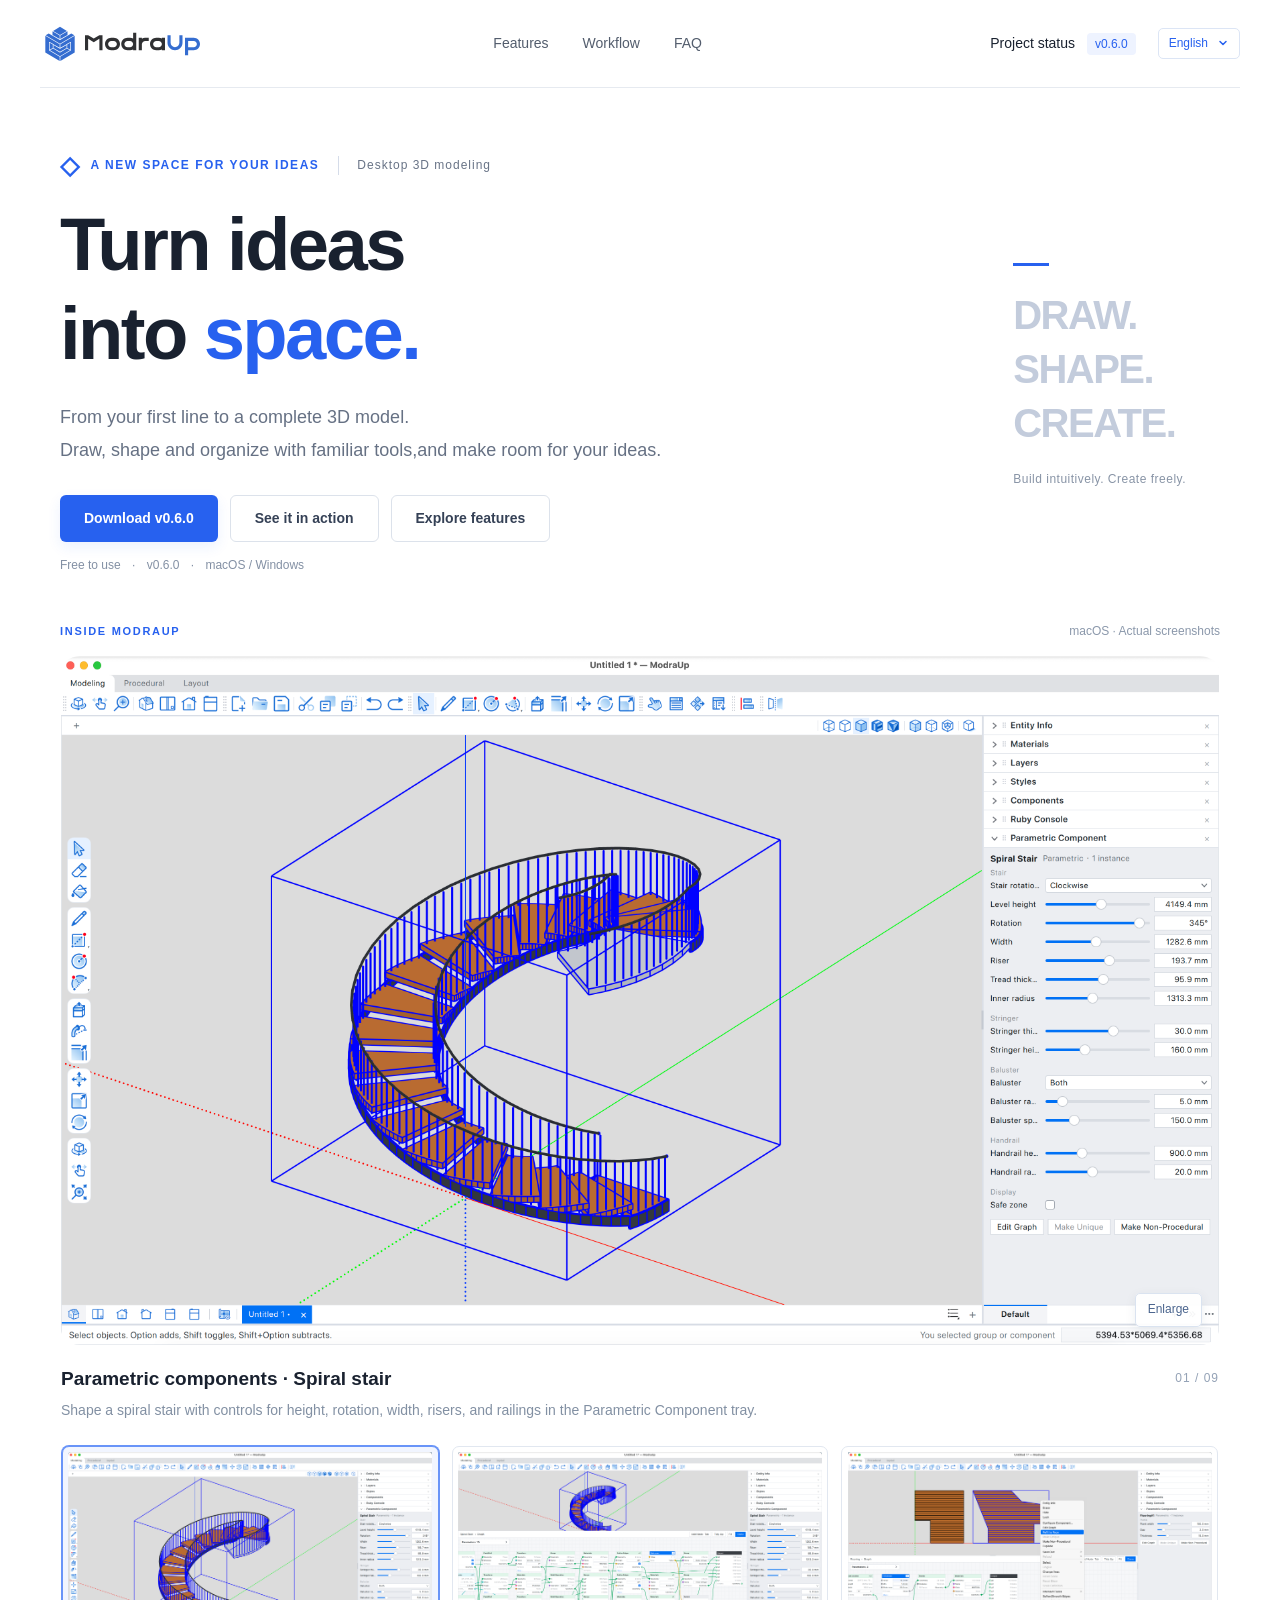
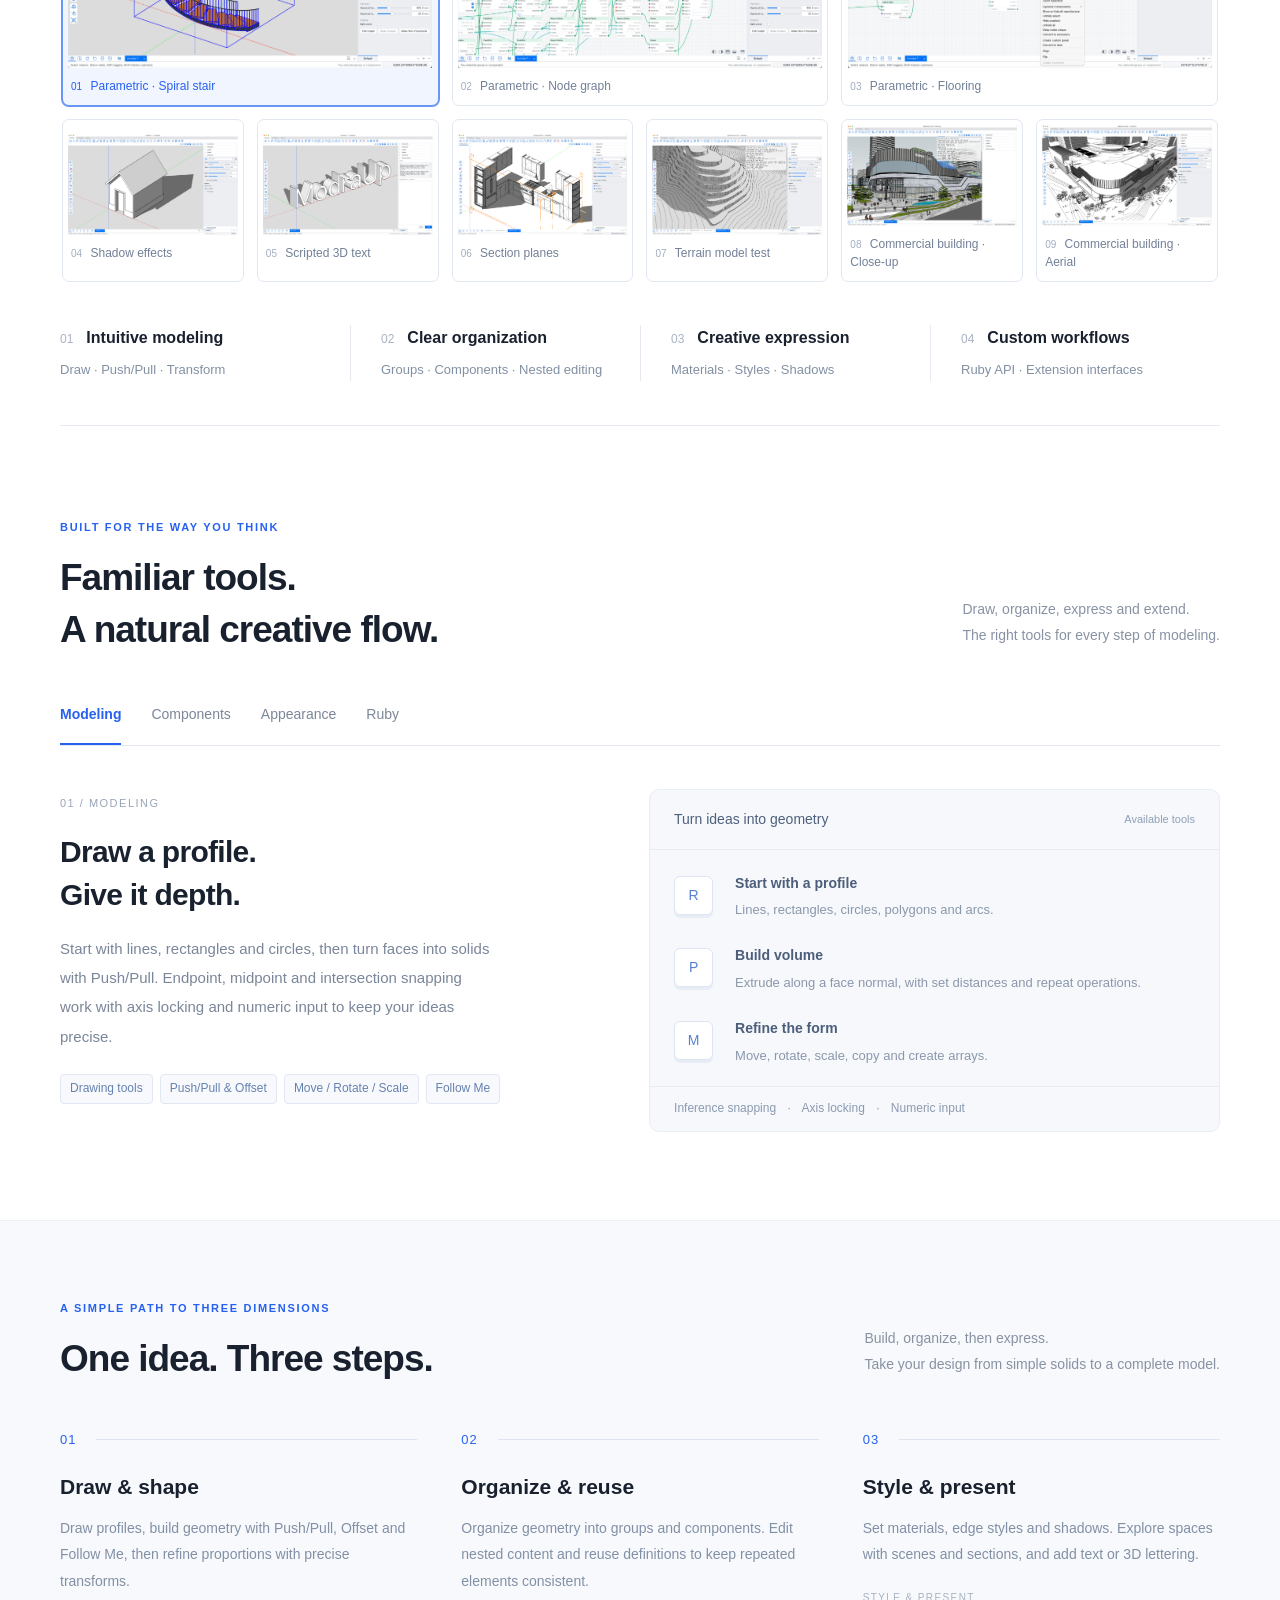
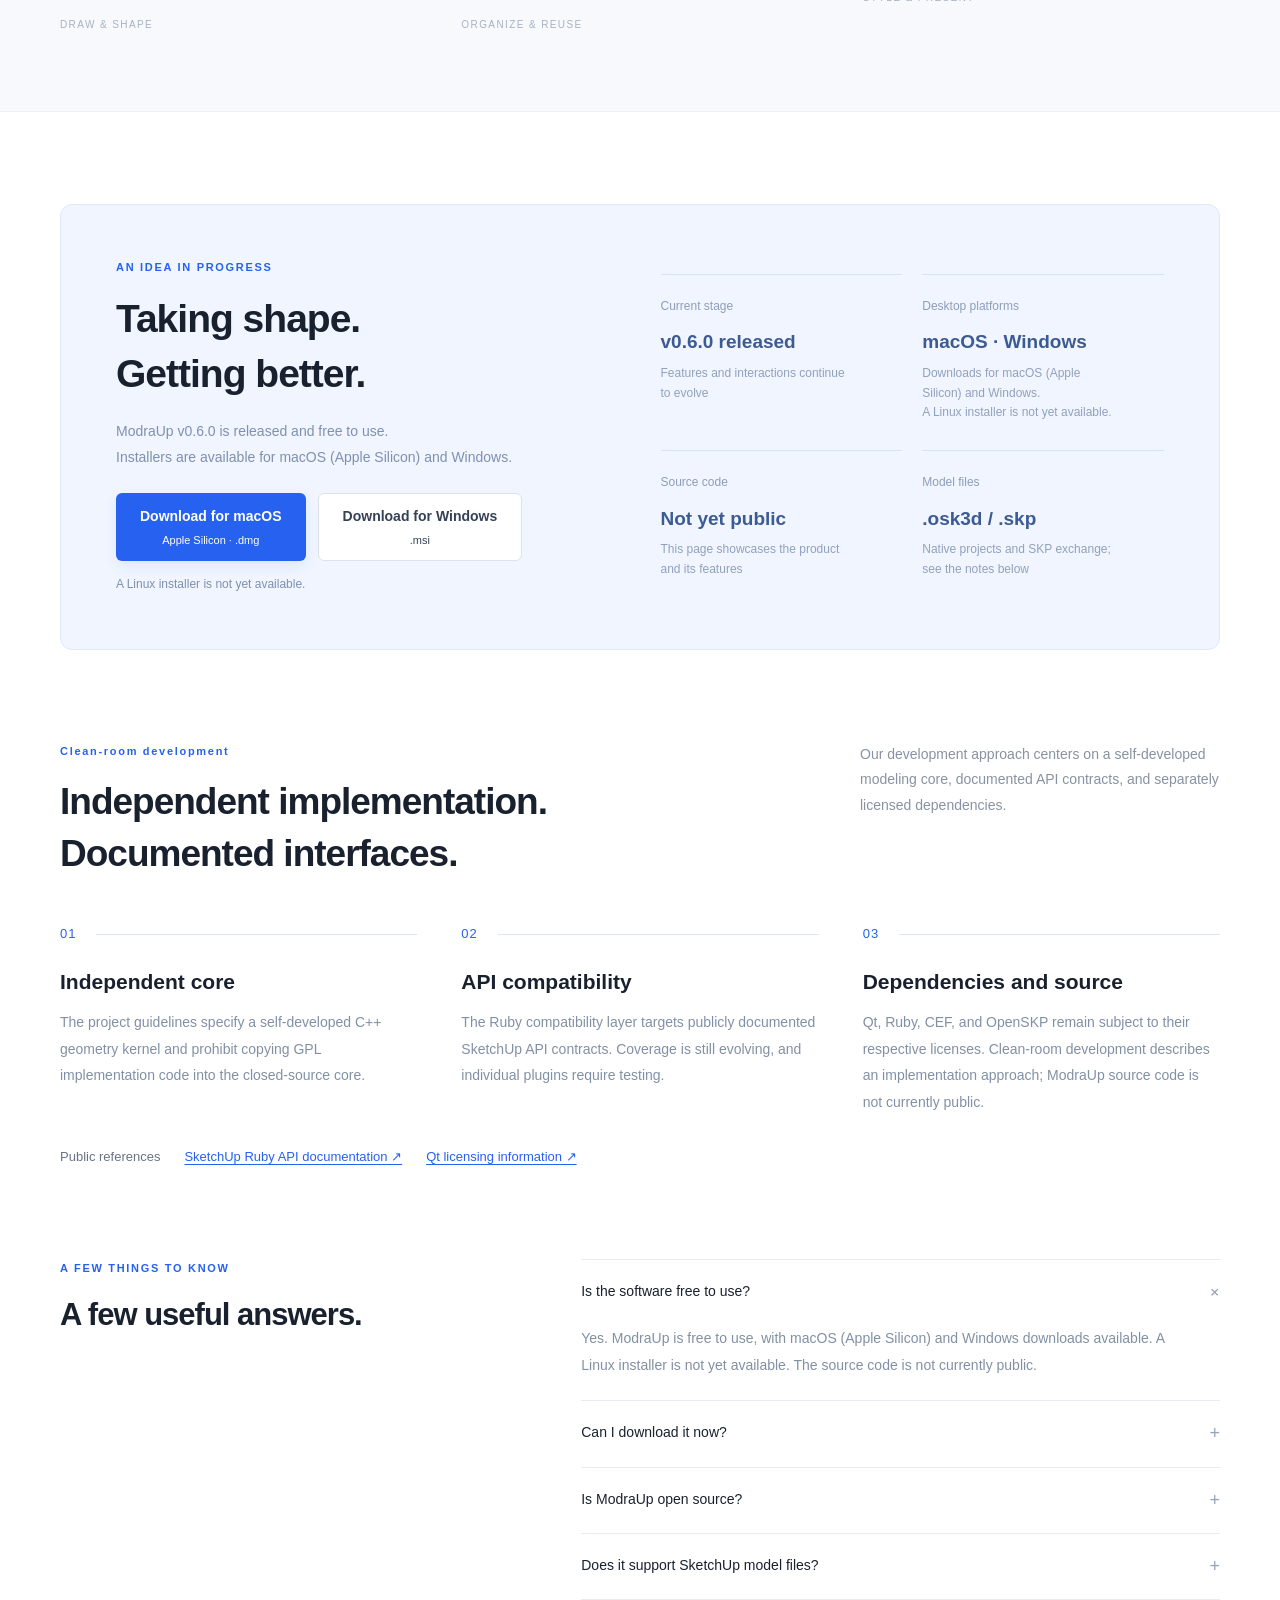
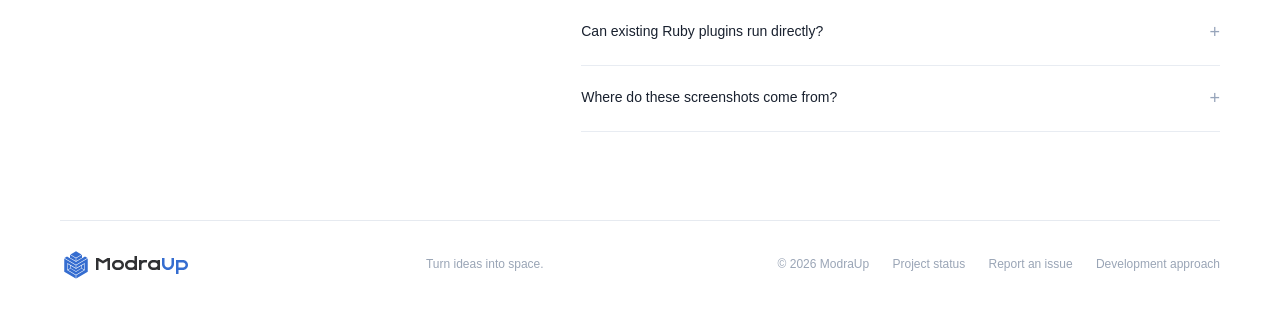
==== commit f955b8b3: "Update the site to ModraUp v0.6.0 and point downloads at the new installers." ====
--- a/en.html
+++ b/en.html
@@ -3,7 +3,7 @@
 <head>
   <meta charset="utf-8">
   <meta name="viewport" content="width=device-width,initial-scale=1">
-  <meta name="description" content="ModraUp v0.5.0 is released: a free desktop 3D modeling tool. Download for macOS (Apple Silicon) and Windows. A Linux installer is not yet available.">
+  <meta name="description" content="ModraUp v0.6.0 is released: a free desktop 3D modeling tool. Download for macOS (Apple Silicon) and Windows. A Linux installer is not yet available.">
   <meta name="theme-color" content="#2761ef">
   <title>ModraUp — Turn ideas into space.</title>
   <link rel="alternate" hreflang="zh-CN" href="zh-cn.html">
@@ -23,12 +23,12 @@
   <header class="header">
     <a href="#" class="brand" aria-label="ModraUp home"><img src="assets/logo.svg" alt="ModraUp" width="132" height="32"></a>
     <nav aria-label="Main navigation"><a href="#features">Features</a><a href="#workflow">Workflow</a><a href="#questions">FAQ</a></nav>
-    <div class="header-actions"><a class="header-link" href="#project">Project status <span class="version">v0.5.0</span></a><details class="language-picker"><summary aria-label="Choose language">English<span aria-hidden="true">⌄</span></summary><nav class="language-menu" aria-label="Choose language"><a href="zh-cn.html" lang="zh-CN" hreflang="zh-CN">简体中文</a><a href="zh-hant.html" lang="zh-Hant" hreflang="zh-Hant">繁體中文</a><a href="index.html" lang="en" hreflang="en" aria-current="page">English</a><a href="es.html" lang="es" hreflang="es">Español</a><a href="fr.html" lang="fr" hreflang="fr">Français</a><a href="ja.html" lang="ja" hreflang="ja">日本語</a><a href="ko.html" lang="ko" hreflang="ko">한국어</a></nav></details></div>
+    <div class="header-actions"><a class="header-link" href="#project">Project status <span class="version">v0.6.0</span></a><details class="language-picker"><summary aria-label="Choose language">English<span aria-hidden="true">⌄</span></summary><nav class="language-menu" aria-label="Choose language"><a href="zh-cn.html" lang="zh-CN" hreflang="zh-CN">简体中文</a><a href="zh-hant.html" lang="zh-Hant" hreflang="zh-Hant">繁體中文</a><a href="index.html" lang="en" hreflang="en" aria-current="page">English</a><a href="es.html" lang="es" hreflang="es">Español</a><a href="fr.html" lang="fr" hreflang="fr">Français</a><a href="ja.html" lang="ja" hreflang="ja">日本語</a><a href="ko.html" lang="ko" hreflang="ko">한국어</a></nav></details></div>
   </header>
   <main>
     <section class="hero wrap">
       <div class="eyebrow"><span class="small-cube">◇</span> A NEW SPACE FOR YOUR IDEAS <span class="hero-tag">Desktop 3D modeling</span></div>
-      <div class="hero-row"><div><h1>Turn ideas<br>into <span class="blue">space.</span></h1><p class="hero-copy">From your first line to a complete 3D model.<br>Draw, shape and organize with familiar tools,<br class="mobile-break">and make room for your ideas.</p><div class="hero-actions"><a class="button primary" href="#download">Download v0.5.0</a><a class="button secondary" href="#demo">See it in action</a><a class="button secondary" href="#features">Explore features</a></div><p class="hero-note">Free to use <span>·</span> v0.5.0 <span>·</span> macOS / Windows</p></div><div class="hero-aside"><span class="aside-rule"></span><p>DRAW.<br>SHAPE.<br>CREATE.</p><span>Build intuitively. Create freely.</span></div></div>
+      <div class="hero-row"><div><h1>Turn ideas<br>into <span class="blue">space.</span></h1><p class="hero-copy">From your first line to a complete 3D model.<br>Draw, shape and organize with familiar tools,<br class="mobile-break">and make room for your ideas.</p><div class="hero-actions"><a class="button primary" href="#download">Download v0.6.0</a><a class="button secondary" href="#demo">See it in action</a><a class="button secondary" href="#features">Explore features</a></div><p class="hero-note">Free to use <span>·</span> v0.6.0 <span>·</span> macOS / Windows</p></div><div class="hero-aside"><span class="aside-rule"></span><p>DRAW.<br>SHAPE.<br>CREATE.</p><span>Build intuitively. Create freely.</span></div></div>
     </section>
 
     <section class="demo-section wrap parametric-gallery" id="demo" aria-label="Application screenshots">
@@ -64,7 +64,7 @@
 
     <section class="workflow-section" id="workflow"><div class="wrap section"><div class="section-heading"><div><p class="section-kicker">A SIMPLE PATH TO THREE DIMENSIONS</p><h2>One idea. Three steps.</h2></div><p>Build, organize, then express.<br>Take your design from simple solids to a complete model.</p></div><div class="steps"><article><span class="step-no">01 <i></i></span><h3>Draw & shape</h3><p>Draw profiles, build geometry with Push/Pull, Offset and Follow Me, then refine proportions with precise transforms.</p><span class="step-foot">DRAW & SHAPE</span></article><article><span class="step-no">02 <i></i></span><h3>Organize & reuse</h3><p>Organize geometry into groups and components. Edit nested content and reuse definitions to keep repeated elements consistent.</p><span class="step-foot">ORGANIZE & REUSE</span></article><article><span class="step-no">03 <i></i></span><h3>Style & present</h3><p>Set materials, edge styles and shadows. Explore spaces with scenes and sections, and add text or 3D lettering.</p><span class="step-foot">STYLE & PRESENT</span></article></div></div></section>
 
-    <section class="project-section wrap section" id="project"><div class="project-card"><div><p class="section-kicker">AN IDEA IN PROGRESS</p><h2>Taking shape.<br>Getting better.</h2><p>ModraUp v0.5.0 is released and free to use.<br>Installers are available for macOS (Apple Silicon) and Windows.</p><div class="download-actions" id="download"><a class="button primary" href="https://github.com/modraup/ModraUp/releases/download/v0.5.0/ModraUp-0.5.0-macOS-arm64.dmg">Download for macOS <small>Apple Silicon · .dmg</small></a><a class="button secondary" href="https://github.com/modraup/ModraUp/releases/download/v0.5.0/ModraUp-0.5.0-Windows.msi">Download for Windows <small>.msi</small></a></div><p class="download-note">A Linux installer is not yet available.</p></div><div class="project-facts"><div><span>Current stage</span><strong>v0.5.0 released</strong><p>Features and interactions continue to evolve</p></div><div><span>Desktop platforms</span><strong>macOS · Windows</strong><p>Downloads for macOS (Apple Silicon) and Windows.<br>A Linux installer is not yet available.</p></div><div><span>Source code</span><strong>Not yet public</strong><p>This page showcases the product and its features</p></div><div><span>Model files</span><strong>.osk3d / .skp</strong><p>Native projects and SKP exchange; see the notes below</p></div></div></div></section>
+    <section class="project-section wrap section" id="project"><div class="project-card"><div><p class="section-kicker">AN IDEA IN PROGRESS</p><h2>Taking shape.<br>Getting better.</h2><p>ModraUp v0.6.0 is released and free to use.<br>Installers are available for macOS (Apple Silicon) and Windows.</p><div class="download-actions" id="download"><a class="button primary" href="https://github.com/modraup/ModraUp/releases/download/v0.6.0/ModraUp-0.6.0-macOS-arm64.dmg">Download for macOS <small>Apple Silicon · .dmg</small></a><a class="button secondary" href="https://github.com/modraup/ModraUp/releases/download/v0.6.0/ModraUp-0.6.0-Windows.msi">Download for Windows <small>.msi</small></a></div><p class="download-note">A Linux installer is not yet available.</p></div><div class="project-facts"><div><span>Current stage</span><strong>v0.6.0 released</strong><p>Features and interactions continue to evolve</p></div><div><span>Desktop platforms</span><strong>macOS · Windows</strong><p>Downloads for macOS (Apple Silicon) and Windows.<br>A Linux installer is not yet available.</p></div><div><span>Source code</span><strong>Not yet public</strong><p>This page showcases the product and its features</p></div><div><span>Model files</span><strong>.osk3d / .skp</strong><p>Native projects and SKP exchange; see the notes below</p></div></div></div></section>
 
     <section class="development-section wrap section" id="development" aria-labelledby="development-title">
       <div class="section-heading"><div><p class="section-kicker">Clean-room development</p><h2 id="development-title">Independent implementation.<br>Documented interfaces.</h2></div><p>Our development approach centers on a self-developed modeling core, documented API contracts, and separately licensed dependencies.</p></div>
@@ -72,7 +72,7 @@
       <nav class="development-resources" aria-label="Public references"><span>Public references</span><a href="https://ruby.sketchup.com/" target="_blank" rel="noopener noreferrer">SketchUp Ruby API documentation ↗</a><a href="https://doc.qt.io/qt-6/licensing.html" target="_blank" rel="noopener noreferrer">Qt licensing information ↗</a></nav>
     </section>
 
-    <section class="faq wrap section" id="questions"><div class="faq-title"><p class="section-kicker">A FEW THINGS TO KNOW</p><h2>A few useful answers.</h2></div><div class="faq-list"><details open><summary>Is the software free to use?<span>+</span></summary><p>Yes. ModraUp is free to use, with macOS (Apple Silicon) and Windows downloads available. A Linux installer is not yet available. The source code is not currently public.</p></details><details><summary>Can I download it now?<span>+</span></summary><p>Yes. v0.5.0 is released. Download the macOS (Apple Silicon, .dmg) or Windows (.msi) installer. A Linux installer is not yet available. <a href="#download">Go to downloads</a></p></details><details><summary>Is ModraUp open source?<span>+</span></summary><p>The source code is not currently public. Any plans to open the source will be announced separately.</p></details><details><summary>Does it support SketchUp model files?<span>+</span></summary><p>OpenSKP enables .skp import and export; the native project format is .osk3d. SKP exchange does not cover every feature: models containing section entities must be saved as .osk3d, and model and scene shadow settings do not fully round-trip through SKP.</p></details><details><summary>Can existing Ruby plugins run directly?<span>+</span></summary><p>The project is implementing a Ruby API with names matching SketchUp, including extension loading, a Ruby console, toolbars and HTML extension interfaces. API coverage and behavior are incomplete, so plugins need individual testing. Full compatibility is not guaranteed.</p></details><details><summary>Where do these screenshots come from?<span>+</span></summary><p>These nine screenshots were captured from ModraUp on macOS. They show a parametric spiral stair, its node graph, parametric flooring, house shadows, scripted 3D text, section planes, a large terrain model, and two views of a large outdoor commercial building model. The model tests reflect specific scenes and do not represent performance for every model.</p></details></div></section>
+    <section class="faq wrap section" id="questions"><div class="faq-title"><p class="section-kicker">A FEW THINGS TO KNOW</p><h2>A few useful answers.</h2></div><div class="faq-list"><details open><summary>Is the software free to use?<span>+</span></summary><p>Yes. ModraUp is free to use, with macOS (Apple Silicon) and Windows downloads available. A Linux installer is not yet available. The source code is not currently public.</p></details><details><summary>Can I download it now?<span>+</span></summary><p>Yes. v0.6.0 is released. Download the macOS (Apple Silicon, .dmg) or Windows (.msi) installer. A Linux installer is not yet available. <a href="#download">Go to downloads</a></p></details><details><summary>Is ModraUp open source?<span>+</span></summary><p>The source code is not currently public. Any plans to open the source will be announced separately.</p></details><details><summary>Does it support SketchUp model files?<span>+</span></summary><p>OpenSKP enables .skp import and export; the native project format is .osk3d. SKP exchange does not cover every feature: models containing section entities must be saved as .osk3d, and model and scene shadow settings do not fully round-trip through SKP.</p></details><details><summary>Can existing Ruby plugins run directly?<span>+</span></summary><p>The project is implementing a Ruby API with names matching SketchUp, including extension loading, a Ruby console, toolbars and HTML extension interfaces. API coverage and behavior are incomplete, so plugins need individual testing. Full compatibility is not guaranteed.</p></details><details><summary>Where do these screenshots come from?<span>+</span></summary><p>These nine screenshots were captured from ModraUp on macOS. They show a parametric spiral stair, its node graph, parametric flooring, house shadows, scripted 3D text, section planes, a large terrain model, and two views of a large outdoor commercial building model. The model tests reflect specific scenes and do not represent performance for every model.</p></details></div></section>
   </main>
   <footer class="footer wrap"><a href="#" class="brand"><img src="assets/logo.svg" alt="ModraUp" width="132" height="32"></a><span>Turn ideas into space.</span><span>© <span id="year">2026</span> ModraUp <a href="#project">Project status</a> <a href="https://github.com/modraup/ModraUp/issues" target="_blank" rel="noopener noreferrer">Report an issue</a> <a href="#development">Development approach</a></span></footer>
 </body>
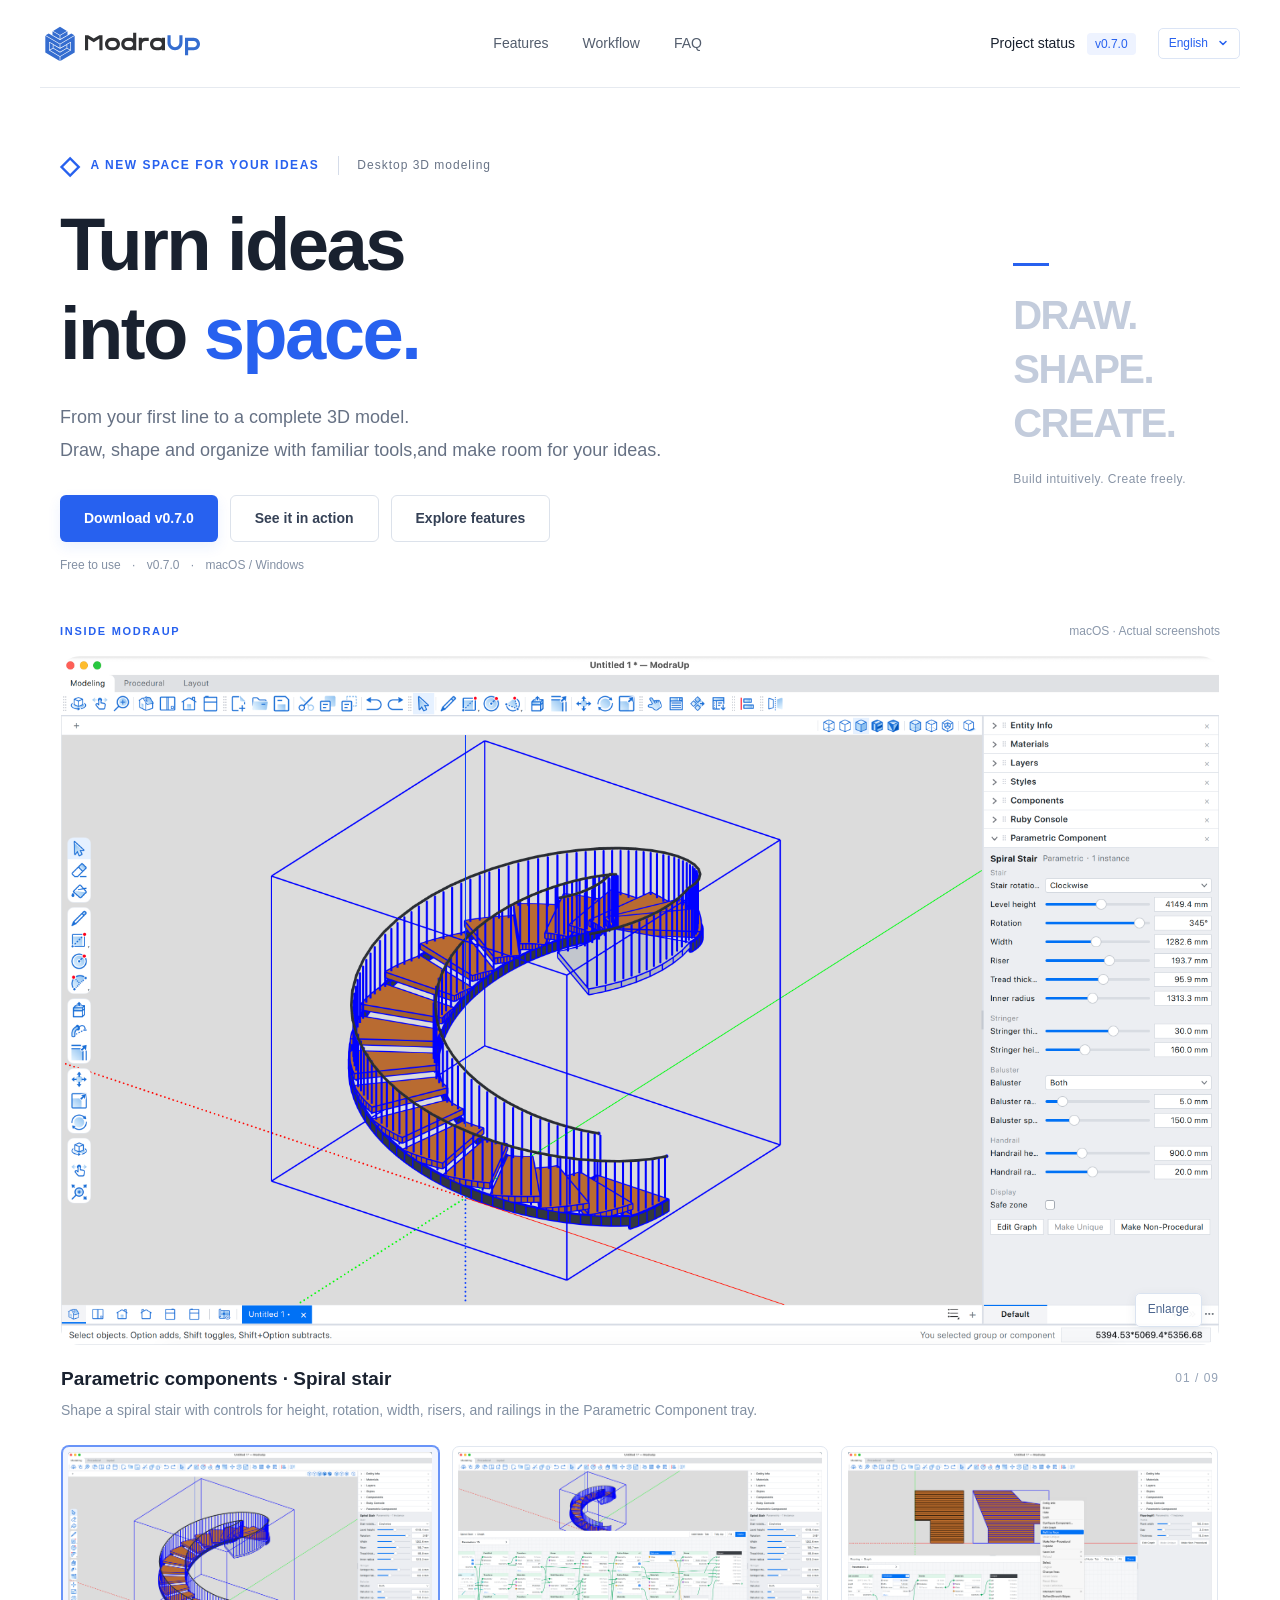
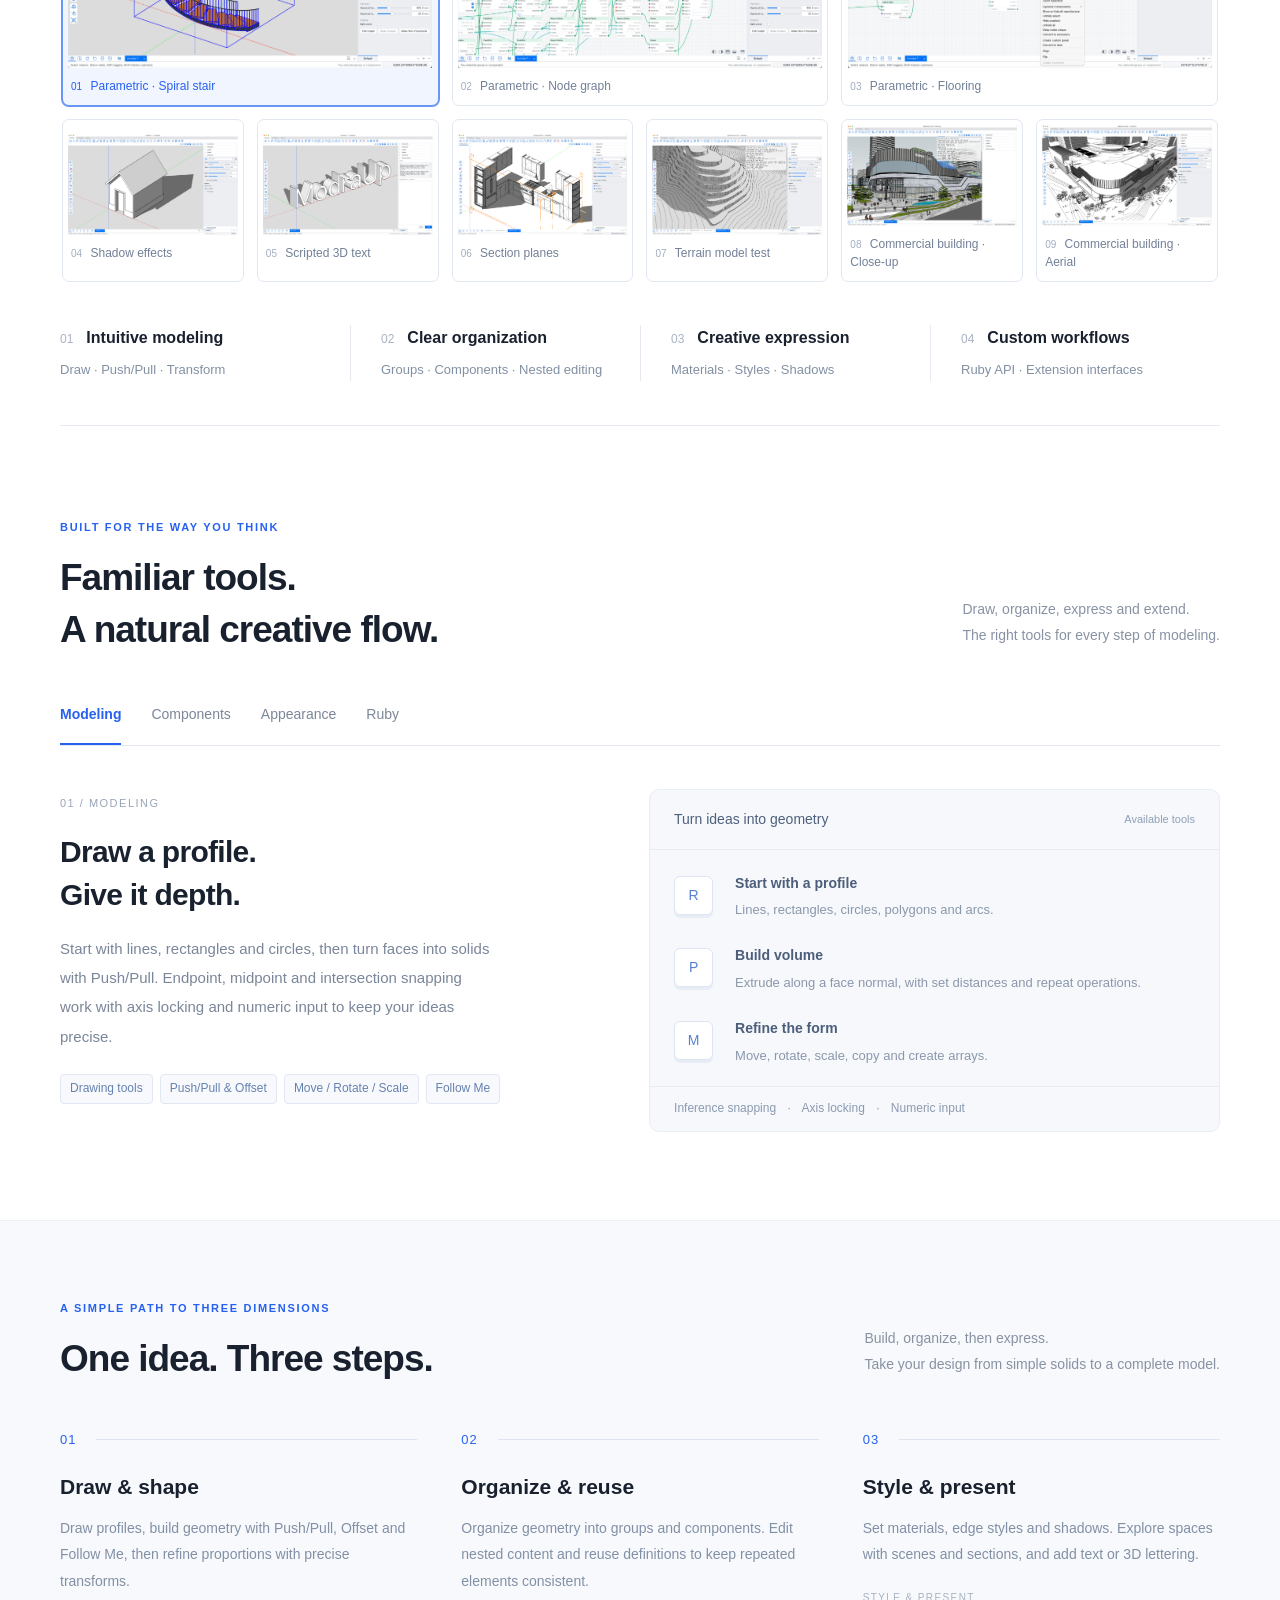
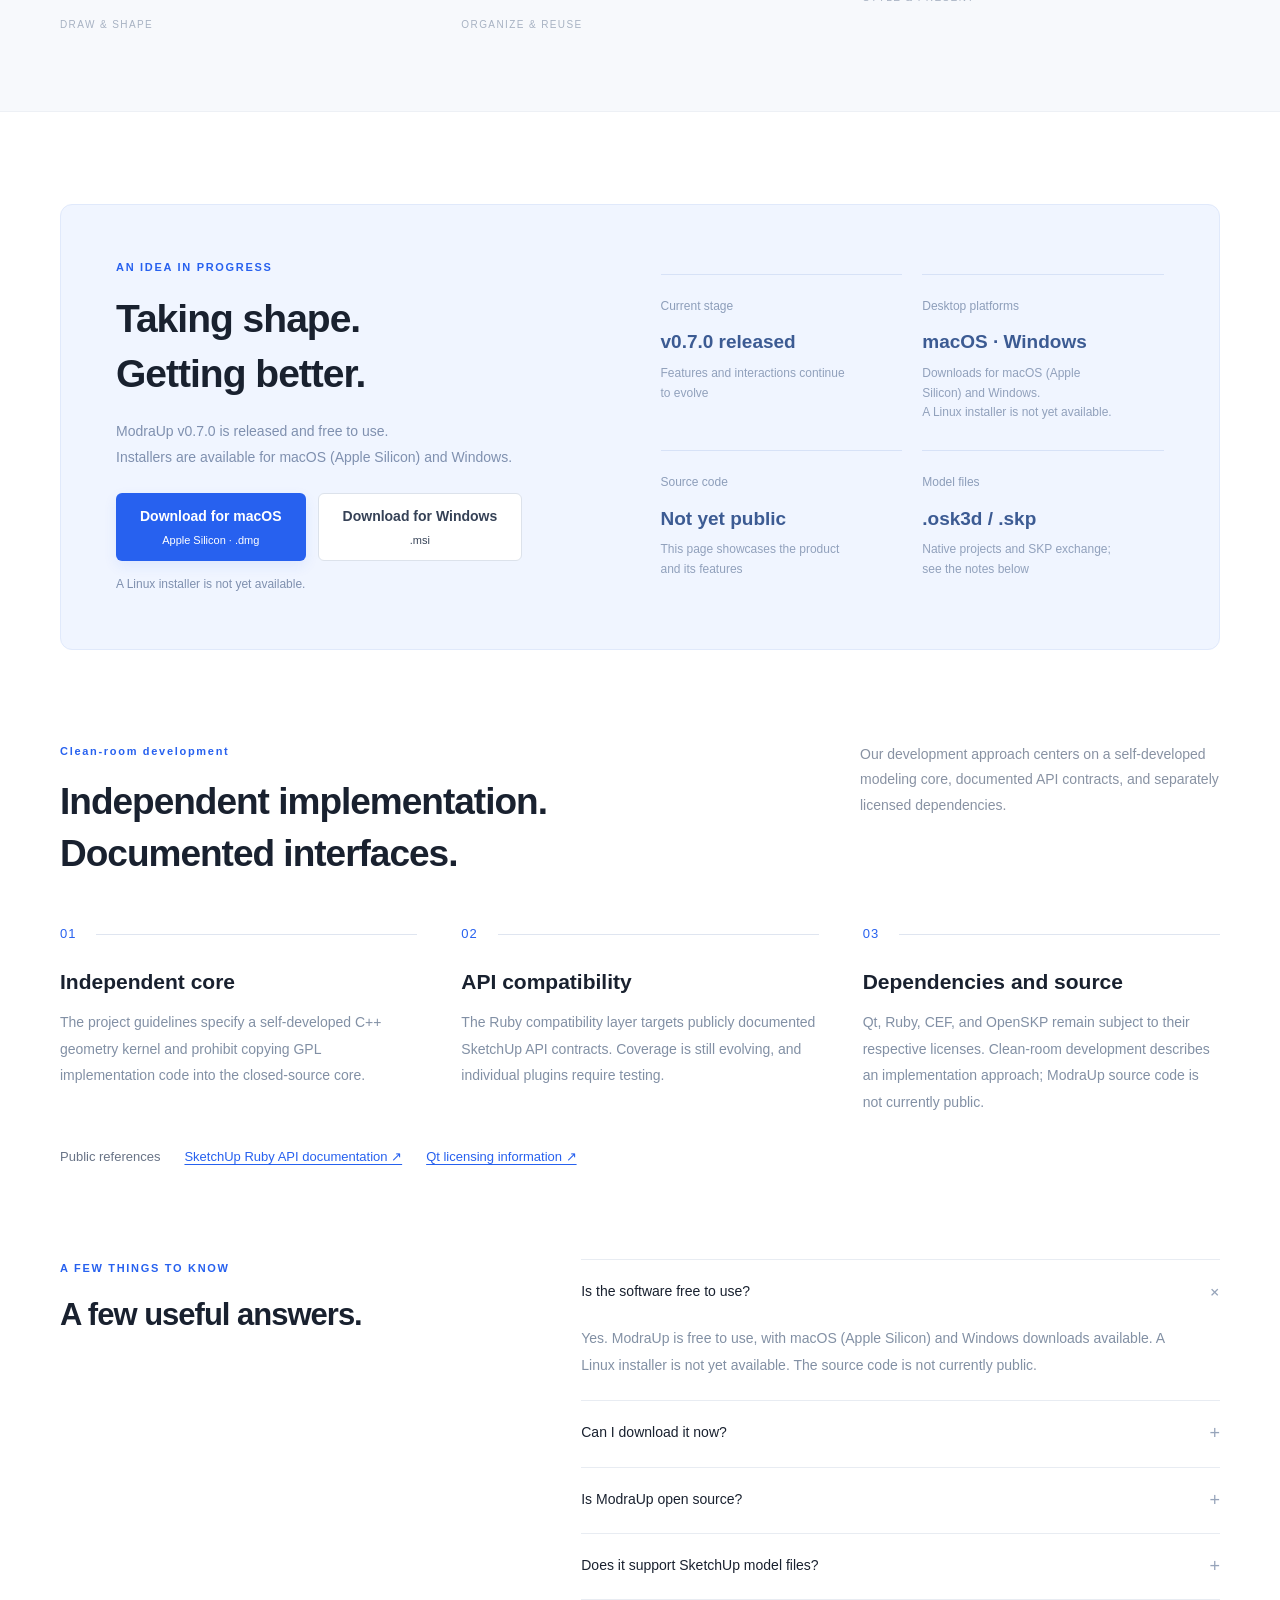
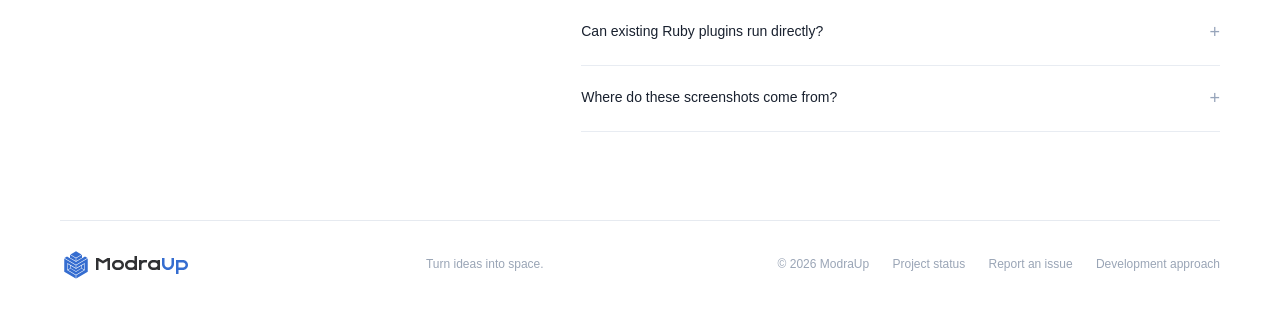
==== commit 92106d30: "Update 0.7.0" ====
--- a/en.html
+++ b/en.html
@@ -3,7 +3,7 @@
 <head>
   <meta charset="utf-8">
   <meta name="viewport" content="width=device-width,initial-scale=1">
-  <meta name="description" content="ModraUp v0.6.0 is released: a free desktop 3D modeling tool. Download for macOS (Apple Silicon) and Windows. A Linux installer is not yet available.">
+  <meta name="description" content="ModraUp v0.7.0 is released: a free desktop 3D modeling tool. Download for macOS (Apple Silicon) and Windows. A Linux installer is not yet available.">
   <meta name="theme-color" content="#2761ef">
   <title>ModraUp — Turn ideas into space.</title>
   <link rel="alternate" hreflang="zh-CN" href="zh-cn.html">
@@ -23,12 +23,12 @@
   <header class="header">
     <a href="#" class="brand" aria-label="ModraUp home"><img src="assets/logo.svg" alt="ModraUp" width="132" height="32"></a>
     <nav aria-label="Main navigation"><a href="#features">Features</a><a href="#workflow">Workflow</a><a href="#questions">FAQ</a></nav>
-    <div class="header-actions"><a class="header-link" href="#project">Project status <span class="version">v0.6.0</span></a><details class="language-picker"><summary aria-label="Choose language">English<span aria-hidden="true">⌄</span></summary><nav class="language-menu" aria-label="Choose language"><a href="zh-cn.html" lang="zh-CN" hreflang="zh-CN">简体中文</a><a href="zh-hant.html" lang="zh-Hant" hreflang="zh-Hant">繁體中文</a><a href="index.html" lang="en" hreflang="en" aria-current="page">English</a><a href="es.html" lang="es" hreflang="es">Español</a><a href="fr.html" lang="fr" hreflang="fr">Français</a><a href="ja.html" lang="ja" hreflang="ja">日本語</a><a href="ko.html" lang="ko" hreflang="ko">한국어</a></nav></details></div>
+    <div class="header-actions"><a class="header-link" href="#project">Project status <span class="version">v0.7.0</span></a><details class="language-picker"><summary aria-label="Choose language">English<span aria-hidden="true">⌄</span></summary><nav class="language-menu" aria-label="Choose language"><a href="zh-cn.html" lang="zh-CN" hreflang="zh-CN">简体中文</a><a href="zh-hant.html" lang="zh-Hant" hreflang="zh-Hant">繁體中文</a><a href="index.html" lang="en" hreflang="en" aria-current="page">English</a><a href="es.html" lang="es" hreflang="es">Español</a><a href="fr.html" lang="fr" hreflang="fr">Français</a><a href="ja.html" lang="ja" hreflang="ja">日本語</a><a href="ko.html" lang="ko" hreflang="ko">한국어</a></nav></details></div>
   </header>
   <main>
     <section class="hero wrap">
       <div class="eyebrow"><span class="small-cube">◇</span> A NEW SPACE FOR YOUR IDEAS <span class="hero-tag">Desktop 3D modeling</span></div>
-      <div class="hero-row"><div><h1>Turn ideas<br>into <span class="blue">space.</span></h1><p class="hero-copy">From your first line to a complete 3D model.<br>Draw, shape and organize with familiar tools,<br class="mobile-break">and make room for your ideas.</p><div class="hero-actions"><a class="button primary" href="#download">Download v0.6.0</a><a class="button secondary" href="#demo">See it in action</a><a class="button secondary" href="#features">Explore features</a></div><p class="hero-note">Free to use <span>·</span> v0.6.0 <span>·</span> macOS / Windows</p></div><div class="hero-aside"><span class="aside-rule"></span><p>DRAW.<br>SHAPE.<br>CREATE.</p><span>Build intuitively. Create freely.</span></div></div>
+      <div class="hero-row"><div><h1>Turn ideas<br>into <span class="blue">space.</span></h1><p class="hero-copy">From your first line to a complete 3D model.<br>Draw, shape and organize with familiar tools,<br class="mobile-break">and make room for your ideas.</p><div class="hero-actions"><a class="button primary" href="#download">Download v0.7.0</a><a class="button secondary" href="#demo">See it in action</a><a class="button secondary" href="#features">Explore features</a></div><p class="hero-note">Free to use <span>·</span> v0.7.0 <span>·</span> macOS / Windows</p></div><div class="hero-aside"><span class="aside-rule"></span><p>DRAW.<br>SHAPE.<br>CREATE.</p><span>Build intuitively. Create freely.</span></div></div>
     </section>
 
     <section class="demo-section wrap parametric-gallery" id="demo" aria-label="Application screenshots">
@@ -64,7 +64,7 @@
 
     <section class="workflow-section" id="workflow"><div class="wrap section"><div class="section-heading"><div><p class="section-kicker">A SIMPLE PATH TO THREE DIMENSIONS</p><h2>One idea. Three steps.</h2></div><p>Build, organize, then express.<br>Take your design from simple solids to a complete model.</p></div><div class="steps"><article><span class="step-no">01 <i></i></span><h3>Draw & shape</h3><p>Draw profiles, build geometry with Push/Pull, Offset and Follow Me, then refine proportions with precise transforms.</p><span class="step-foot">DRAW & SHAPE</span></article><article><span class="step-no">02 <i></i></span><h3>Organize & reuse</h3><p>Organize geometry into groups and components. Edit nested content and reuse definitions to keep repeated elements consistent.</p><span class="step-foot">ORGANIZE & REUSE</span></article><article><span class="step-no">03 <i></i></span><h3>Style & present</h3><p>Set materials, edge styles and shadows. Explore spaces with scenes and sections, and add text or 3D lettering.</p><span class="step-foot">STYLE & PRESENT</span></article></div></div></section>
 
-    <section class="project-section wrap section" id="project"><div class="project-card"><div><p class="section-kicker">AN IDEA IN PROGRESS</p><h2>Taking shape.<br>Getting better.</h2><p>ModraUp v0.6.0 is released and free to use.<br>Installers are available for macOS (Apple Silicon) and Windows.</p><div class="download-actions" id="download"><a class="button primary" href="https://github.com/modraup/ModraUp/releases/download/v0.6.0/ModraUp-0.6.0-macOS-arm64.dmg">Download for macOS <small>Apple Silicon · .dmg</small></a><a class="button secondary" href="https://github.com/modraup/ModraUp/releases/download/v0.6.0/ModraUp-0.6.0-Windows.msi">Download for Windows <small>.msi</small></a></div><p class="download-note">A Linux installer is not yet available.</p></div><div class="project-facts"><div><span>Current stage</span><strong>v0.6.0 released</strong><p>Features and interactions continue to evolve</p></div><div><span>Desktop platforms</span><strong>macOS · Windows</strong><p>Downloads for macOS (Apple Silicon) and Windows.<br>A Linux installer is not yet available.</p></div><div><span>Source code</span><strong>Not yet public</strong><p>This page showcases the product and its features</p></div><div><span>Model files</span><strong>.osk3d / .skp</strong><p>Native projects and SKP exchange; see the notes below</p></div></div></div></section>
+    <section class="project-section wrap section" id="project"><div class="project-card"><div><p class="section-kicker">AN IDEA IN PROGRESS</p><h2>Taking shape.<br>Getting better.</h2><p>ModraUp v0.7.0 is released and free to use.<br>Installers are available for macOS (Apple Silicon) and Windows.</p><div class="download-actions" id="download"><a class="button primary" href="https://github.com/modraup/ModraUp/releases/download/v0.7.0/ModraUp-0.7.0-macOS-arm64.dmg">Download for macOS <small>Apple Silicon · .dmg</small></a><a class="button secondary" href="https://github.com/modraup/ModraUp/releases/download/v0.7.0/ModraUp-0.7.0-Windows.msi">Download for Windows <small>.msi</small></a></div><p class="download-note">A Linux installer is not yet available.</p></div><div class="project-facts"><div><span>Current stage</span><strong>v0.7.0 released</strong><p>Features and interactions continue to evolve</p></div><div><span>Desktop platforms</span><strong>macOS · Windows</strong><p>Downloads for macOS (Apple Silicon) and Windows.<br>A Linux installer is not yet available.</p></div><div><span>Source code</span><strong>Not yet public</strong><p>This page showcases the product and its features</p></div><div><span>Model files</span><strong>.osk3d / .skp</strong><p>Native projects and SKP exchange; see the notes below</p></div></div></div></section>
 
     <section class="development-section wrap section" id="development" aria-labelledby="development-title">
       <div class="section-heading"><div><p class="section-kicker">Clean-room development</p><h2 id="development-title">Independent implementation.<br>Documented interfaces.</h2></div><p>Our development approach centers on a self-developed modeling core, documented API contracts, and separately licensed dependencies.</p></div>
@@ -72,7 +72,7 @@
       <nav class="development-resources" aria-label="Public references"><span>Public references</span><a href="https://ruby.sketchup.com/" target="_blank" rel="noopener noreferrer">SketchUp Ruby API documentation ↗</a><a href="https://doc.qt.io/qt-6/licensing.html" target="_blank" rel="noopener noreferrer">Qt licensing information ↗</a></nav>
     </section>
 
-    <section class="faq wrap section" id="questions"><div class="faq-title"><p class="section-kicker">A FEW THINGS TO KNOW</p><h2>A few useful answers.</h2></div><div class="faq-list"><details open><summary>Is the software free to use?<span>+</span></summary><p>Yes. ModraUp is free to use, with macOS (Apple Silicon) and Windows downloads available. A Linux installer is not yet available. The source code is not currently public.</p></details><details><summary>Can I download it now?<span>+</span></summary><p>Yes. v0.6.0 is released. Download the macOS (Apple Silicon, .dmg) or Windows (.msi) installer. A Linux installer is not yet available. <a href="#download">Go to downloads</a></p></details><details><summary>Is ModraUp open source?<span>+</span></summary><p>The source code is not currently public. Any plans to open the source will be announced separately.</p></details><details><summary>Does it support SketchUp model files?<span>+</span></summary><p>OpenSKP enables .skp import and export; the native project format is .osk3d. SKP exchange does not cover every feature: models containing section entities must be saved as .osk3d, and model and scene shadow settings do not fully round-trip through SKP.</p></details><details><summary>Can existing Ruby plugins run directly?<span>+</span></summary><p>The project is implementing a Ruby API with names matching SketchUp, including extension loading, a Ruby console, toolbars and HTML extension interfaces. API coverage and behavior are incomplete, so plugins need individual testing. Full compatibility is not guaranteed.</p></details><details><summary>Where do these screenshots come from?<span>+</span></summary><p>These nine screenshots were captured from ModraUp on macOS. They show a parametric spiral stair, its node graph, parametric flooring, house shadows, scripted 3D text, section planes, a large terrain model, and two views of a large outdoor commercial building model. The model tests reflect specific scenes and do not represent performance for every model.</p></details></div></section>
+    <section class="faq wrap section" id="questions"><div class="faq-title"><p class="section-kicker">A FEW THINGS TO KNOW</p><h2>A few useful answers.</h2></div><div class="faq-list"><details open><summary>Is the software free to use?<span>+</span></summary><p>Yes. ModraUp is free to use, with macOS (Apple Silicon) and Windows downloads available. A Linux installer is not yet available. The source code is not currently public.</p></details><details><summary>Can I download it now?<span>+</span></summary><p>Yes. v0.7.0 is released. Download the macOS (Apple Silicon, .dmg) or Windows (.msi) installer. A Linux installer is not yet available. <a href="#download">Go to downloads</a></p></details><details><summary>Is ModraUp open source?<span>+</span></summary><p>The source code is not currently public. Any plans to open the source will be announced separately.</p></details><details><summary>Does it support SketchUp model files?<span>+</span></summary><p>OpenSKP enables .skp import and export; the native project format is .osk3d. SKP exchange does not cover every feature: models containing section entities must be saved as .osk3d, and model and scene shadow settings do not fully round-trip through SKP.</p></details><details><summary>Can existing Ruby plugins run directly?<span>+</span></summary><p>The project is implementing a Ruby API with names matching SketchUp, including extension loading, a Ruby console, toolbars and HTML extension interfaces. API coverage and behavior are incomplete, so plugins need individual testing. Full compatibility is not guaranteed.</p></details><details><summary>Where do these screenshots come from?<span>+</span></summary><p>These nine screenshots were captured from ModraUp on macOS. They show a parametric spiral stair, its node graph, parametric flooring, house shadows, scripted 3D text, section planes, a large terrain model, and two views of a large outdoor commercial building model. The model tests reflect specific scenes and do not represent performance for every model.</p></details></div></section>
   </main>
   <footer class="footer wrap"><a href="#" class="brand"><img src="assets/logo.svg" alt="ModraUp" width="132" height="32"></a><span>Turn ideas into space.</span><span>© <span id="year">2026</span> ModraUp <a href="#project">Project status</a> <a href="https://github.com/modraup/ModraUp/issues" target="_blank" rel="noopener noreferrer">Report an issue</a> <a href="#development">Development approach</a></span></footer>
 </body>
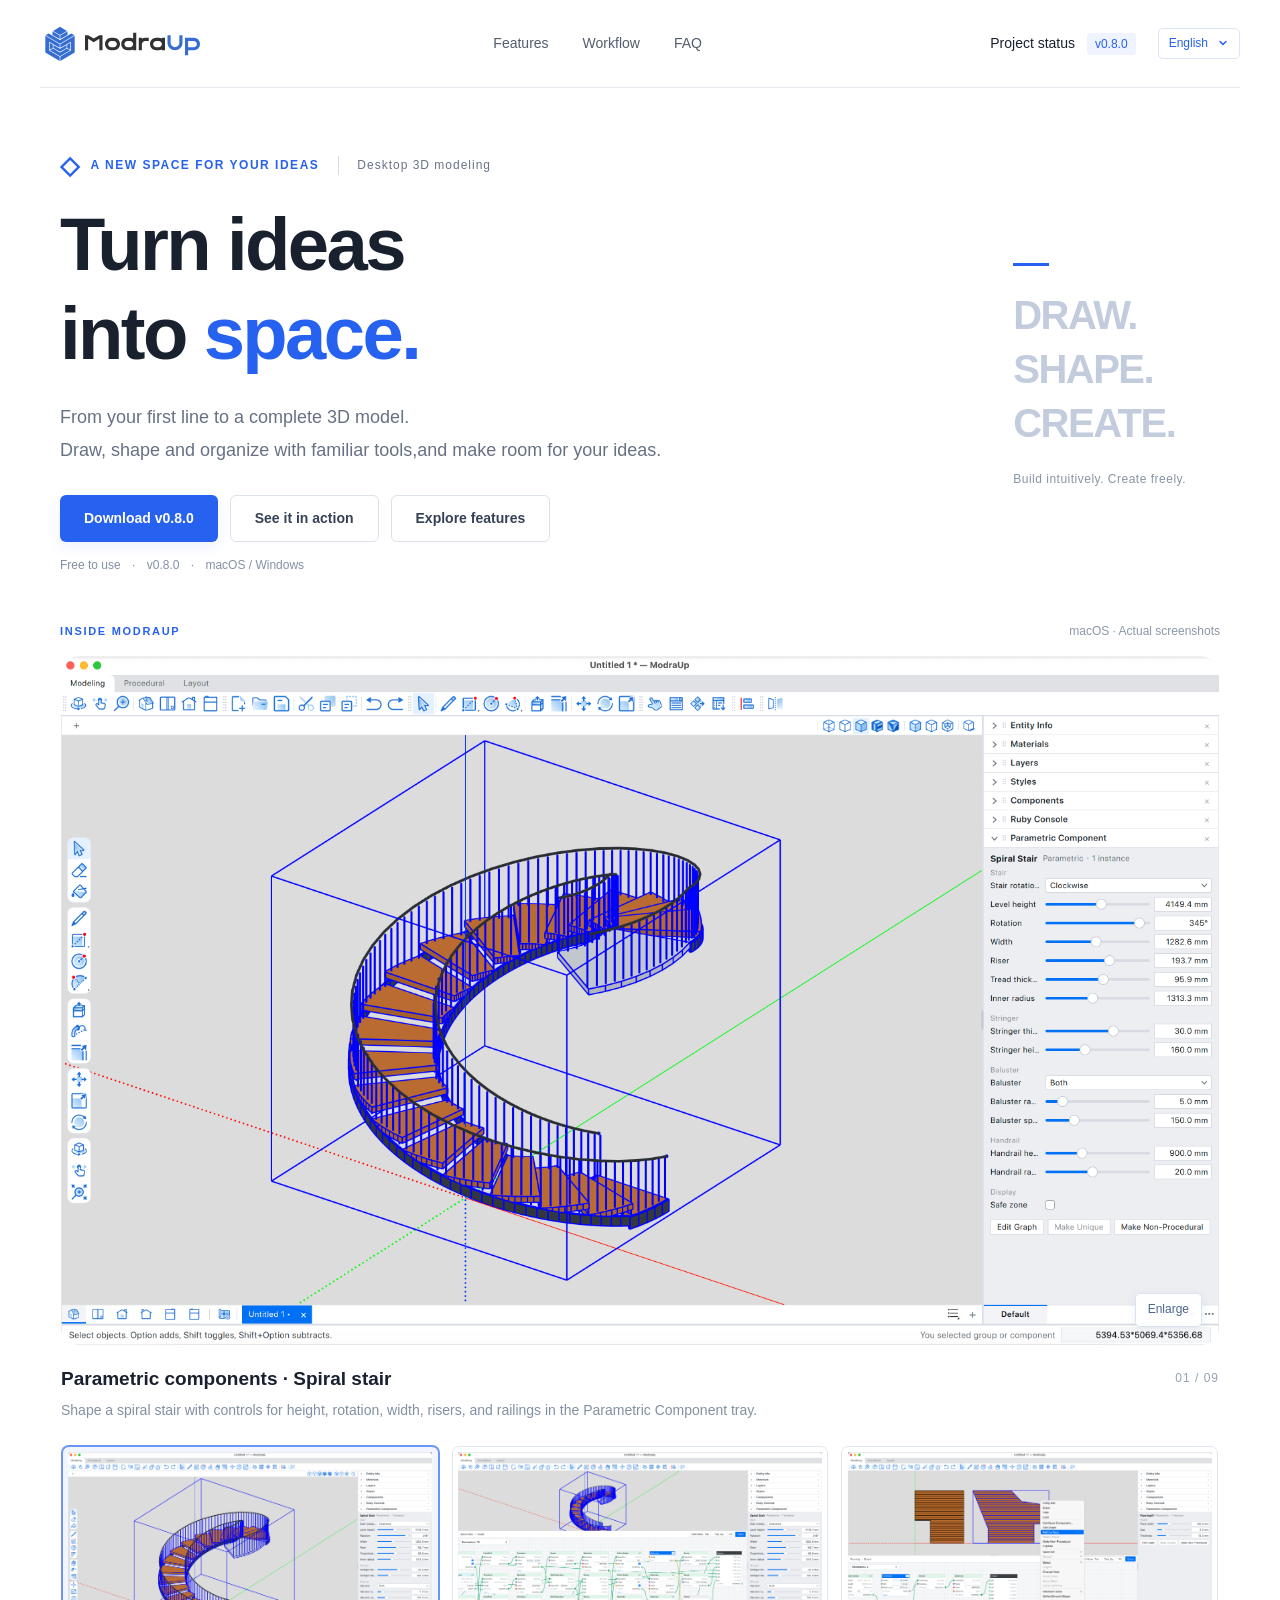
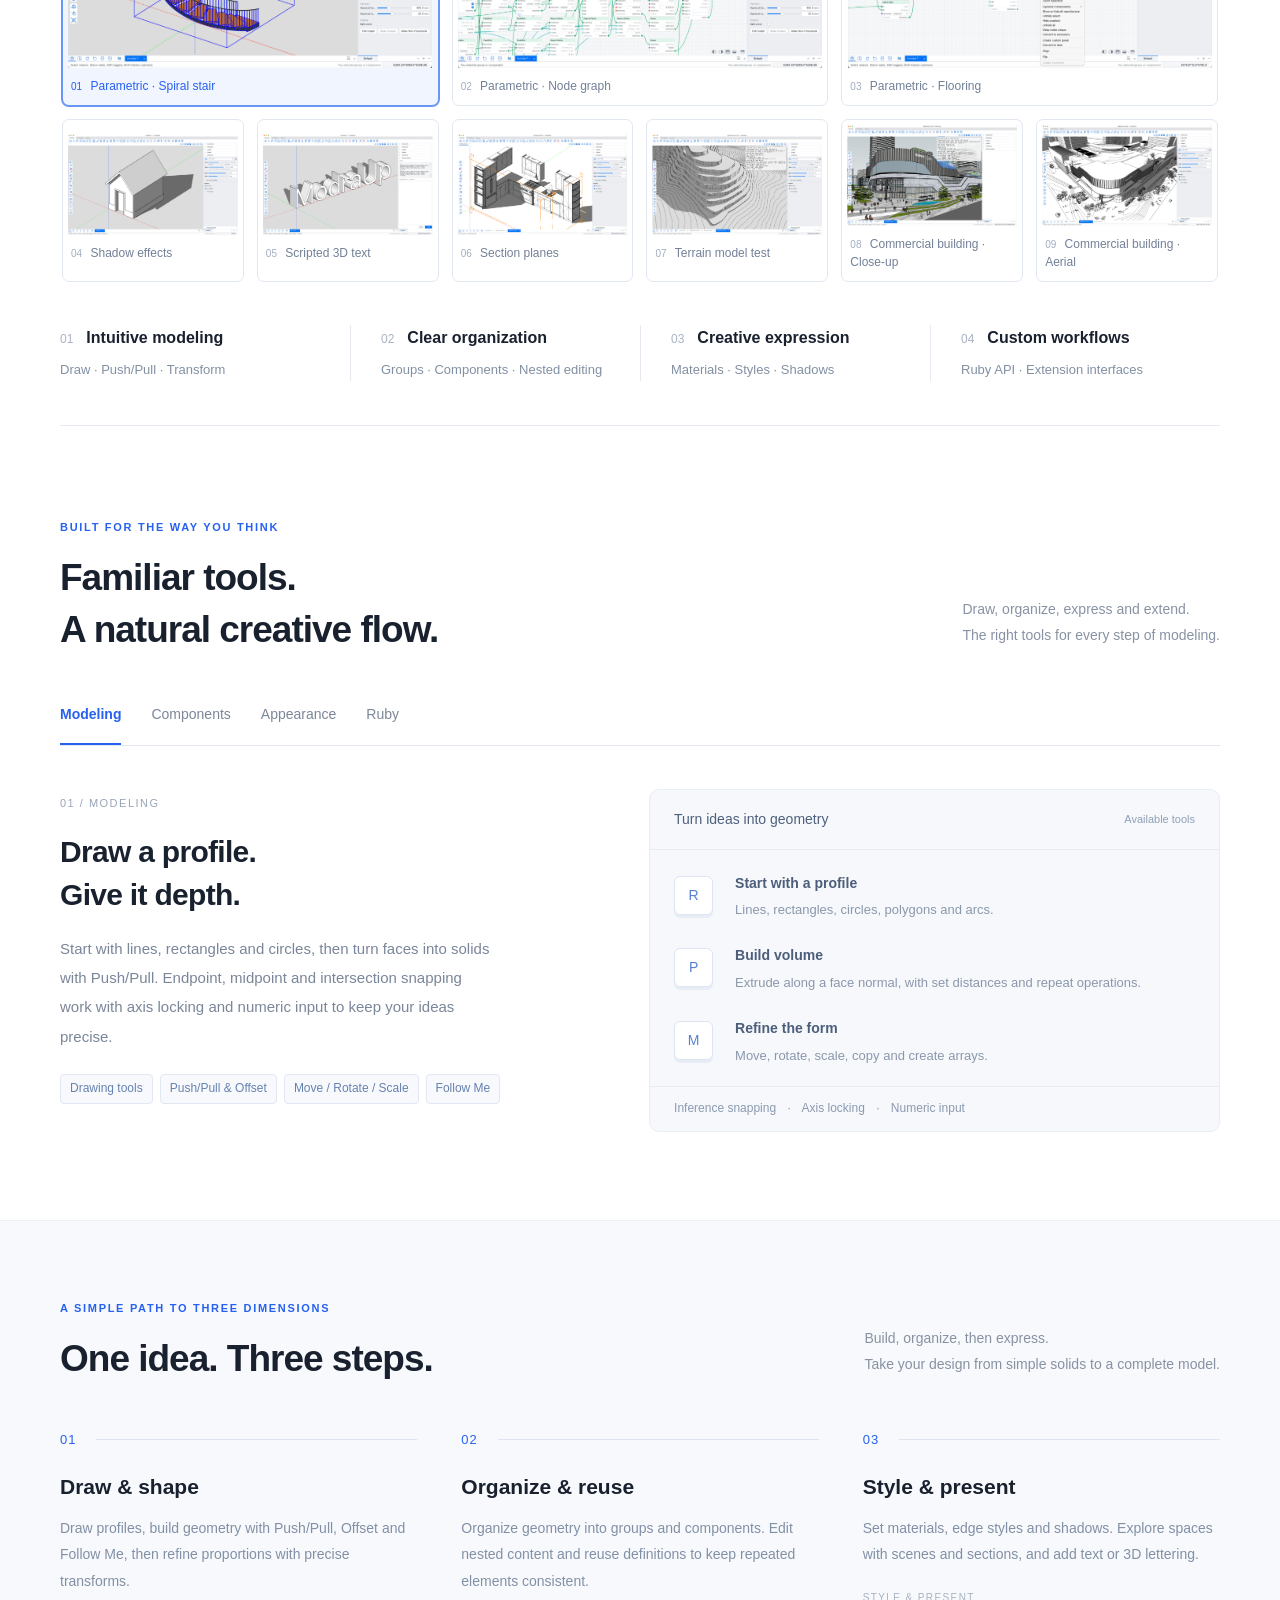
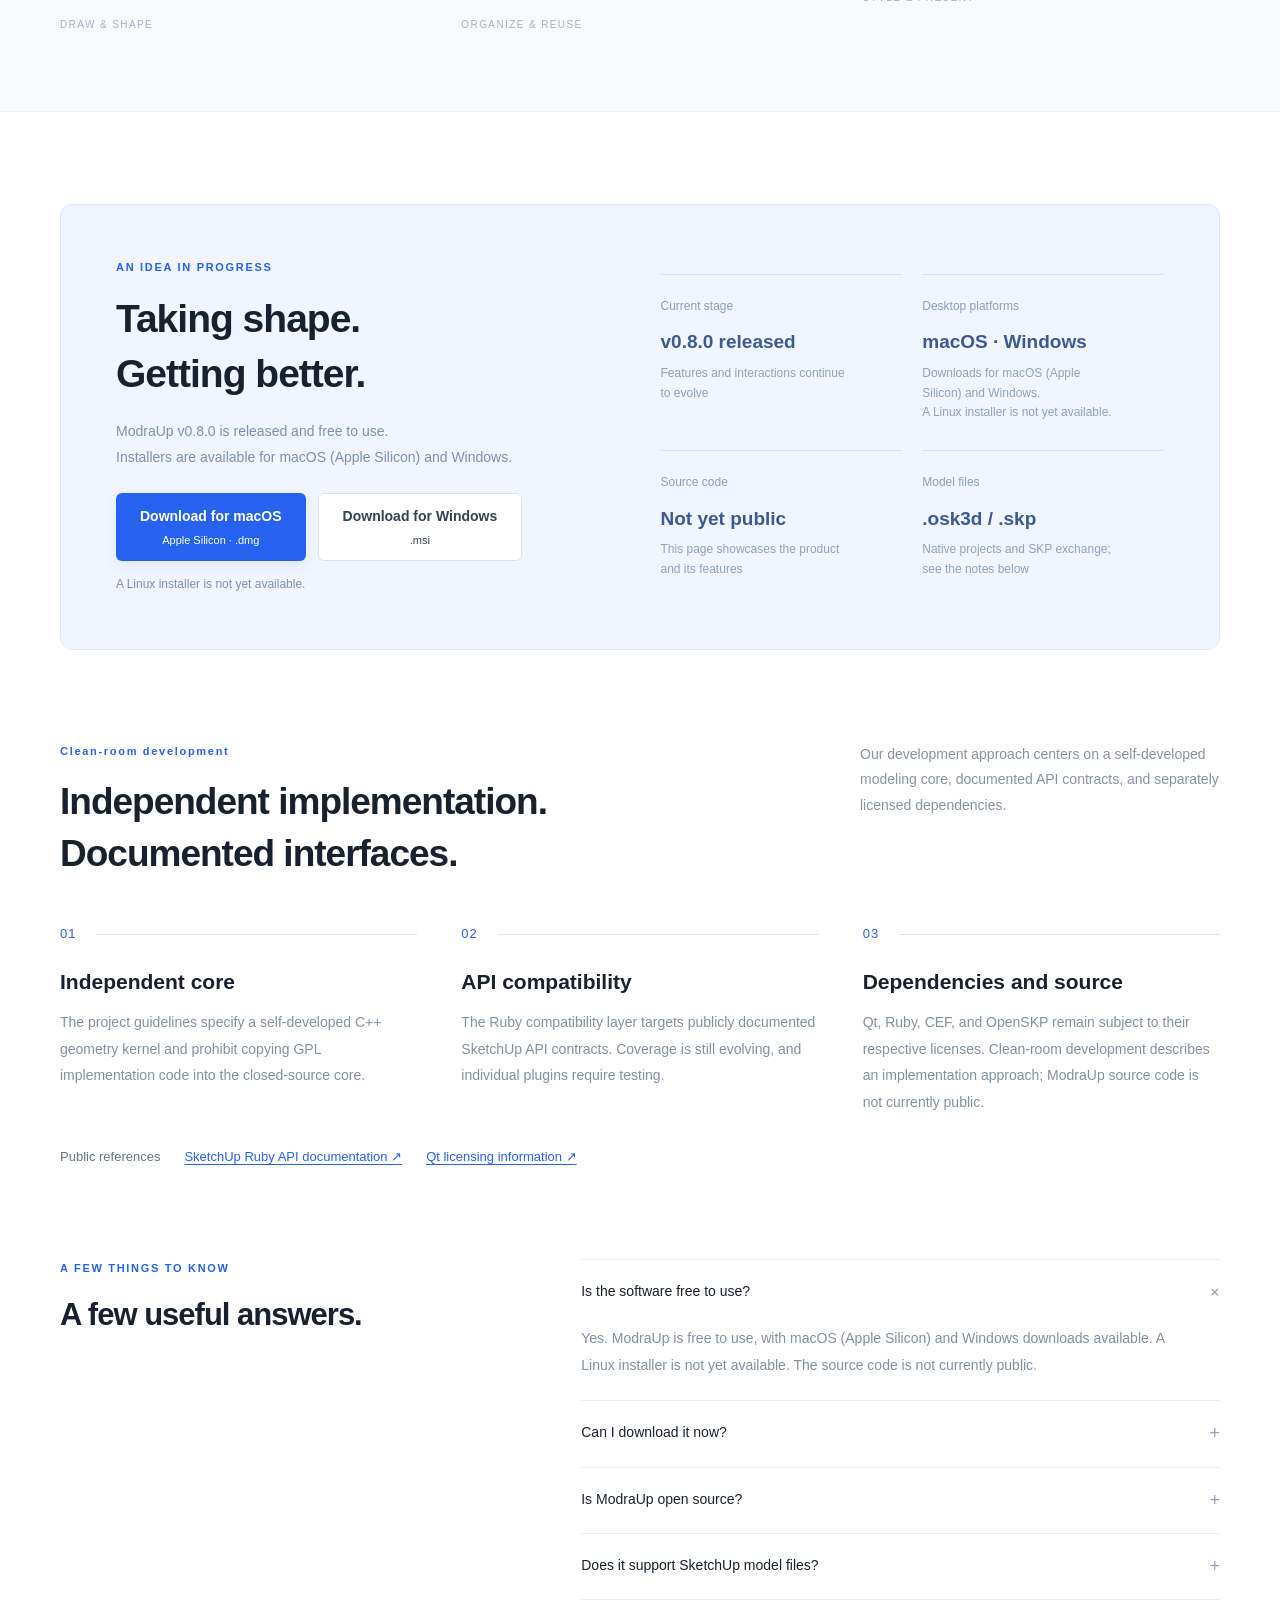
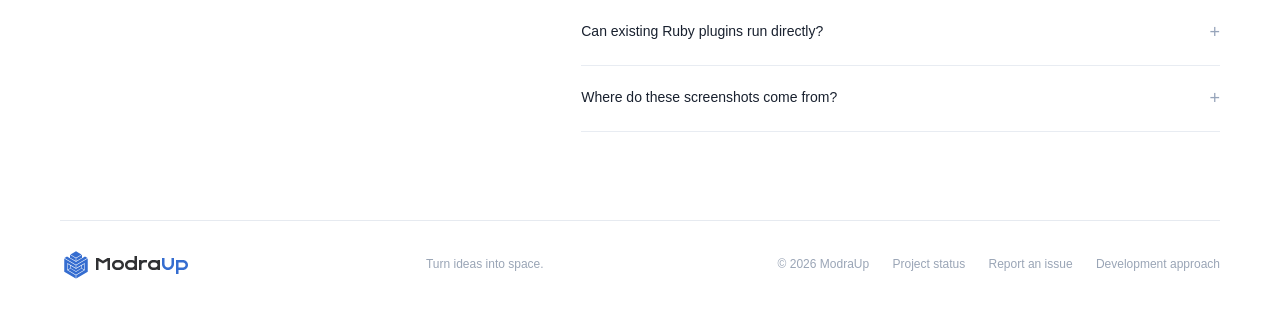
==== commit 6b98471c: "Update site and downloads to v0.8.0" ====
--- a/en.html
+++ b/en.html
@@ -3,7 +3,7 @@
 <head>
   <meta charset="utf-8">
   <meta name="viewport" content="width=device-width,initial-scale=1">
-  <meta name="description" content="ModraUp v0.7.0 is released: a free desktop 3D modeling tool. Download for macOS (Apple Silicon) and Windows. A Linux installer is not yet available.">
+  <meta name="description" content="ModraUp v0.8.0 is released: a free desktop 3D modeling tool. Download for macOS (Apple Silicon) and Windows. A Linux installer is not yet available.">
   <meta name="theme-color" content="#2761ef">
   <title>ModraUp — Turn ideas into space.</title>
   <link rel="alternate" hreflang="zh-CN" href="zh-cn.html">
@@ -23,12 +23,12 @@
   <header class="header">
     <a href="#" class="brand" aria-label="ModraUp home"><img src="assets/logo.svg" alt="ModraUp" width="132" height="32"></a>
     <nav aria-label="Main navigation"><a href="#features">Features</a><a href="#workflow">Workflow</a><a href="#questions">FAQ</a></nav>
-    <div class="header-actions"><a class="header-link" href="#project">Project status <span class="version">v0.7.0</span></a><details class="language-picker"><summary aria-label="Choose language">English<span aria-hidden="true">⌄</span></summary><nav class="language-menu" aria-label="Choose language"><a href="zh-cn.html" lang="zh-CN" hreflang="zh-CN">简体中文</a><a href="zh-hant.html" lang="zh-Hant" hreflang="zh-Hant">繁體中文</a><a href="index.html" lang="en" hreflang="en" aria-current="page">English</a><a href="es.html" lang="es" hreflang="es">Español</a><a href="fr.html" lang="fr" hreflang="fr">Français</a><a href="ja.html" lang="ja" hreflang="ja">日本語</a><a href="ko.html" lang="ko" hreflang="ko">한국어</a></nav></details></div>
+    <div class="header-actions"><a class="header-link" href="#project">Project status <span class="version">v0.8.0</span></a><details class="language-picker"><summary aria-label="Choose language">English<span aria-hidden="true">⌄</span></summary><nav class="language-menu" aria-label="Choose language"><a href="zh-cn.html" lang="zh-CN" hreflang="zh-CN">简体中文</a><a href="zh-hant.html" lang="zh-Hant" hreflang="zh-Hant">繁體中文</a><a href="index.html" lang="en" hreflang="en" aria-current="page">English</a><a href="es.html" lang="es" hreflang="es">Español</a><a href="fr.html" lang="fr" hreflang="fr">Français</a><a href="ja.html" lang="ja" hreflang="ja">日本語</a><a href="ko.html" lang="ko" hreflang="ko">한국어</a></nav></details></div>
   </header>
   <main>
     <section class="hero wrap">
       <div class="eyebrow"><span class="small-cube">◇</span> A NEW SPACE FOR YOUR IDEAS <span class="hero-tag">Desktop 3D modeling</span></div>
-      <div class="hero-row"><div><h1>Turn ideas<br>into <span class="blue">space.</span></h1><p class="hero-copy">From your first line to a complete 3D model.<br>Draw, shape and organize with familiar tools,<br class="mobile-break">and make room for your ideas.</p><div class="hero-actions"><a class="button primary" href="#download">Download v0.7.0</a><a class="button secondary" href="#demo">See it in action</a><a class="button secondary" href="#features">Explore features</a></div><p class="hero-note">Free to use <span>·</span> v0.7.0 <span>·</span> macOS / Windows</p></div><div class="hero-aside"><span class="aside-rule"></span><p>DRAW.<br>SHAPE.<br>CREATE.</p><span>Build intuitively. Create freely.</span></div></div>
+      <div class="hero-row"><div><h1>Turn ideas<br>into <span class="blue">space.</span></h1><p class="hero-copy">From your first line to a complete 3D model.<br>Draw, shape and organize with familiar tools,<br class="mobile-break">and make room for your ideas.</p><div class="hero-actions"><a class="button primary" href="#download">Download v0.8.0</a><a class="button secondary" href="#demo">See it in action</a><a class="button secondary" href="#features">Explore features</a></div><p class="hero-note">Free to use <span>·</span> v0.8.0 <span>·</span> macOS / Windows</p></div><div class="hero-aside"><span class="aside-rule"></span><p>DRAW.<br>SHAPE.<br>CREATE.</p><span>Build intuitively. Create freely.</span></div></div>
     </section>
 
     <section class="demo-section wrap parametric-gallery" id="demo" aria-label="Application screenshots">
@@ -64,7 +64,7 @@
 
     <section class="workflow-section" id="workflow"><div class="wrap section"><div class="section-heading"><div><p class="section-kicker">A SIMPLE PATH TO THREE DIMENSIONS</p><h2>One idea. Three steps.</h2></div><p>Build, organize, then express.<br>Take your design from simple solids to a complete model.</p></div><div class="steps"><article><span class="step-no">01 <i></i></span><h3>Draw & shape</h3><p>Draw profiles, build geometry with Push/Pull, Offset and Follow Me, then refine proportions with precise transforms.</p><span class="step-foot">DRAW & SHAPE</span></article><article><span class="step-no">02 <i></i></span><h3>Organize & reuse</h3><p>Organize geometry into groups and components. Edit nested content and reuse definitions to keep repeated elements consistent.</p><span class="step-foot">ORGANIZE & REUSE</span></article><article><span class="step-no">03 <i></i></span><h3>Style & present</h3><p>Set materials, edge styles and shadows. Explore spaces with scenes and sections, and add text or 3D lettering.</p><span class="step-foot">STYLE & PRESENT</span></article></div></div></section>
 
-    <section class="project-section wrap section" id="project"><div class="project-card"><div><p class="section-kicker">AN IDEA IN PROGRESS</p><h2>Taking shape.<br>Getting better.</h2><p>ModraUp v0.7.0 is released and free to use.<br>Installers are available for macOS (Apple Silicon) and Windows.</p><div class="download-actions" id="download"><a class="button primary" href="https://github.com/modraup/ModraUp/releases/download/v0.7.0/ModraUp-0.7.0-macOS-arm64.dmg">Download for macOS <small>Apple Silicon · .dmg</small></a><a class="button secondary" href="https://github.com/modraup/ModraUp/releases/download/v0.7.0/ModraUp-0.7.0-Windows.msi">Download for Windows <small>.msi</small></a></div><p class="download-note">A Linux installer is not yet available.</p></div><div class="project-facts"><div><span>Current stage</span><strong>v0.7.0 released</strong><p>Features and interactions continue to evolve</p></div><div><span>Desktop platforms</span><strong>macOS · Windows</strong><p>Downloads for macOS (Apple Silicon) and Windows.<br>A Linux installer is not yet available.</p></div><div><span>Source code</span><strong>Not yet public</strong><p>This page showcases the product and its features</p></div><div><span>Model files</span><strong>.osk3d / .skp</strong><p>Native projects and SKP exchange; see the notes below</p></div></div></div></section>
+    <section class="project-section wrap section" id="project"><div class="project-card"><div><p class="section-kicker">AN IDEA IN PROGRESS</p><h2>Taking shape.<br>Getting better.</h2><p>ModraUp v0.8.0 is released and free to use.<br>Installers are available for macOS (Apple Silicon) and Windows.</p><div class="download-actions" id="download"><a class="button primary" href="https://github.com/modraup/ModraUp/releases/download/v0.8.0/ModraUp-0.8.0-macOS-arm64-adhoc.dmg">Download for macOS <small>Apple Silicon · .dmg</small></a><a class="button secondary" href="https://github.com/modraup/ModraUp/releases/download/v0.8.0/ModraUp-0.8.0-Windows.msi">Download for Windows <small>.msi</small></a></div><p class="download-note">A Linux installer is not yet available.</p></div><div class="project-facts"><div><span>Current stage</span><strong>v0.8.0 released</strong><p>Features and interactions continue to evolve</p></div><div><span>Desktop platforms</span><strong>macOS · Windows</strong><p>Downloads for macOS (Apple Silicon) and Windows.<br>A Linux installer is not yet available.</p></div><div><span>Source code</span><strong>Not yet public</strong><p>This page showcases the product and its features</p></div><div><span>Model files</span><strong>.osk3d / .skp</strong><p>Native projects and SKP exchange; see the notes below</p></div></div></div></section>
 
     <section class="development-section wrap section" id="development" aria-labelledby="development-title">
       <div class="section-heading"><div><p class="section-kicker">Clean-room development</p><h2 id="development-title">Independent implementation.<br>Documented interfaces.</h2></div><p>Our development approach centers on a self-developed modeling core, documented API contracts, and separately licensed dependencies.</p></div>
@@ -72,7 +72,7 @@
       <nav class="development-resources" aria-label="Public references"><span>Public references</span><a href="https://ruby.sketchup.com/" target="_blank" rel="noopener noreferrer">SketchUp Ruby API documentation ↗</a><a href="https://doc.qt.io/qt-6/licensing.html" target="_blank" rel="noopener noreferrer">Qt licensing information ↗</a></nav>
     </section>
 
-    <section class="faq wrap section" id="questions"><div class="faq-title"><p class="section-kicker">A FEW THINGS TO KNOW</p><h2>A few useful answers.</h2></div><div class="faq-list"><details open><summary>Is the software free to use?<span>+</span></summary><p>Yes. ModraUp is free to use, with macOS (Apple Silicon) and Windows downloads available. A Linux installer is not yet available. The source code is not currently public.</p></details><details><summary>Can I download it now?<span>+</span></summary><p>Yes. v0.7.0 is released. Download the macOS (Apple Silicon, .dmg) or Windows (.msi) installer. A Linux installer is not yet available. <a href="#download">Go to downloads</a></p></details><details><summary>Is ModraUp open source?<span>+</span></summary><p>The source code is not currently public. Any plans to open the source will be announced separately.</p></details><details><summary>Does it support SketchUp model files?<span>+</span></summary><p>OpenSKP enables .skp import and export; the native project format is .osk3d. SKP exchange does not cover every feature: models containing section entities must be saved as .osk3d, and model and scene shadow settings do not fully round-trip through SKP.</p></details><details><summary>Can existing Ruby plugins run directly?<span>+</span></summary><p>The project is implementing a Ruby API with names matching SketchUp, including extension loading, a Ruby console, toolbars and HTML extension interfaces. API coverage and behavior are incomplete, so plugins need individual testing. Full compatibility is not guaranteed.</p></details><details><summary>Where do these screenshots come from?<span>+</span></summary><p>These nine screenshots were captured from ModraUp on macOS. They show a parametric spiral stair, its node graph, parametric flooring, house shadows, scripted 3D text, section planes, a large terrain model, and two views of a large outdoor commercial building model. The model tests reflect specific scenes and do not represent performance for every model.</p></details></div></section>
+    <section class="faq wrap section" id="questions"><div class="faq-title"><p class="section-kicker">A FEW THINGS TO KNOW</p><h2>A few useful answers.</h2></div><div class="faq-list"><details open><summary>Is the software free to use?<span>+</span></summary><p>Yes. ModraUp is free to use, with macOS (Apple Silicon) and Windows downloads available. A Linux installer is not yet available. The source code is not currently public.</p></details><details><summary>Can I download it now?<span>+</span></summary><p>Yes. v0.8.0 is released. Download the macOS (Apple Silicon, .dmg) or Windows (.msi) installer. A Linux installer is not yet available. <a href="#download">Go to downloads</a></p></details><details><summary>Is ModraUp open source?<span>+</span></summary><p>The source code is not currently public. Any plans to open the source will be announced separately.</p></details><details><summary>Does it support SketchUp model files?<span>+</span></summary><p>OpenSKP enables .skp import and export; the native project format is .osk3d. SKP exchange does not cover every feature: models containing section entities must be saved as .osk3d, and model and scene shadow settings do not fully round-trip through SKP.</p></details><details><summary>Can existing Ruby plugins run directly?<span>+</span></summary><p>The project is implementing a Ruby API with names matching SketchUp, including extension loading, a Ruby console, toolbars and HTML extension interfaces. API coverage and behavior are incomplete, so plugins need individual testing. Full compatibility is not guaranteed.</p></details><details><summary>Where do these screenshots come from?<span>+</span></summary><p>These nine screenshots were captured from ModraUp on macOS. They show a parametric spiral stair, its node graph, parametric flooring, house shadows, scripted 3D text, section planes, a large terrain model, and two views of a large outdoor commercial building model. The model tests reflect specific scenes and do not represent performance for every model.</p></details></div></section>
   </main>
   <footer class="footer wrap"><a href="#" class="brand"><img src="assets/logo.svg" alt="ModraUp" width="132" height="32"></a><span>Turn ideas into space.</span><span>© <span id="year">2026</span> ModraUp <a href="#project">Project status</a> <a href="https://github.com/modraup/ModraUp/issues" target="_blank" rel="noopener noreferrer">Report an issue</a> <a href="#development">Development approach</a></span></footer>
 </body>
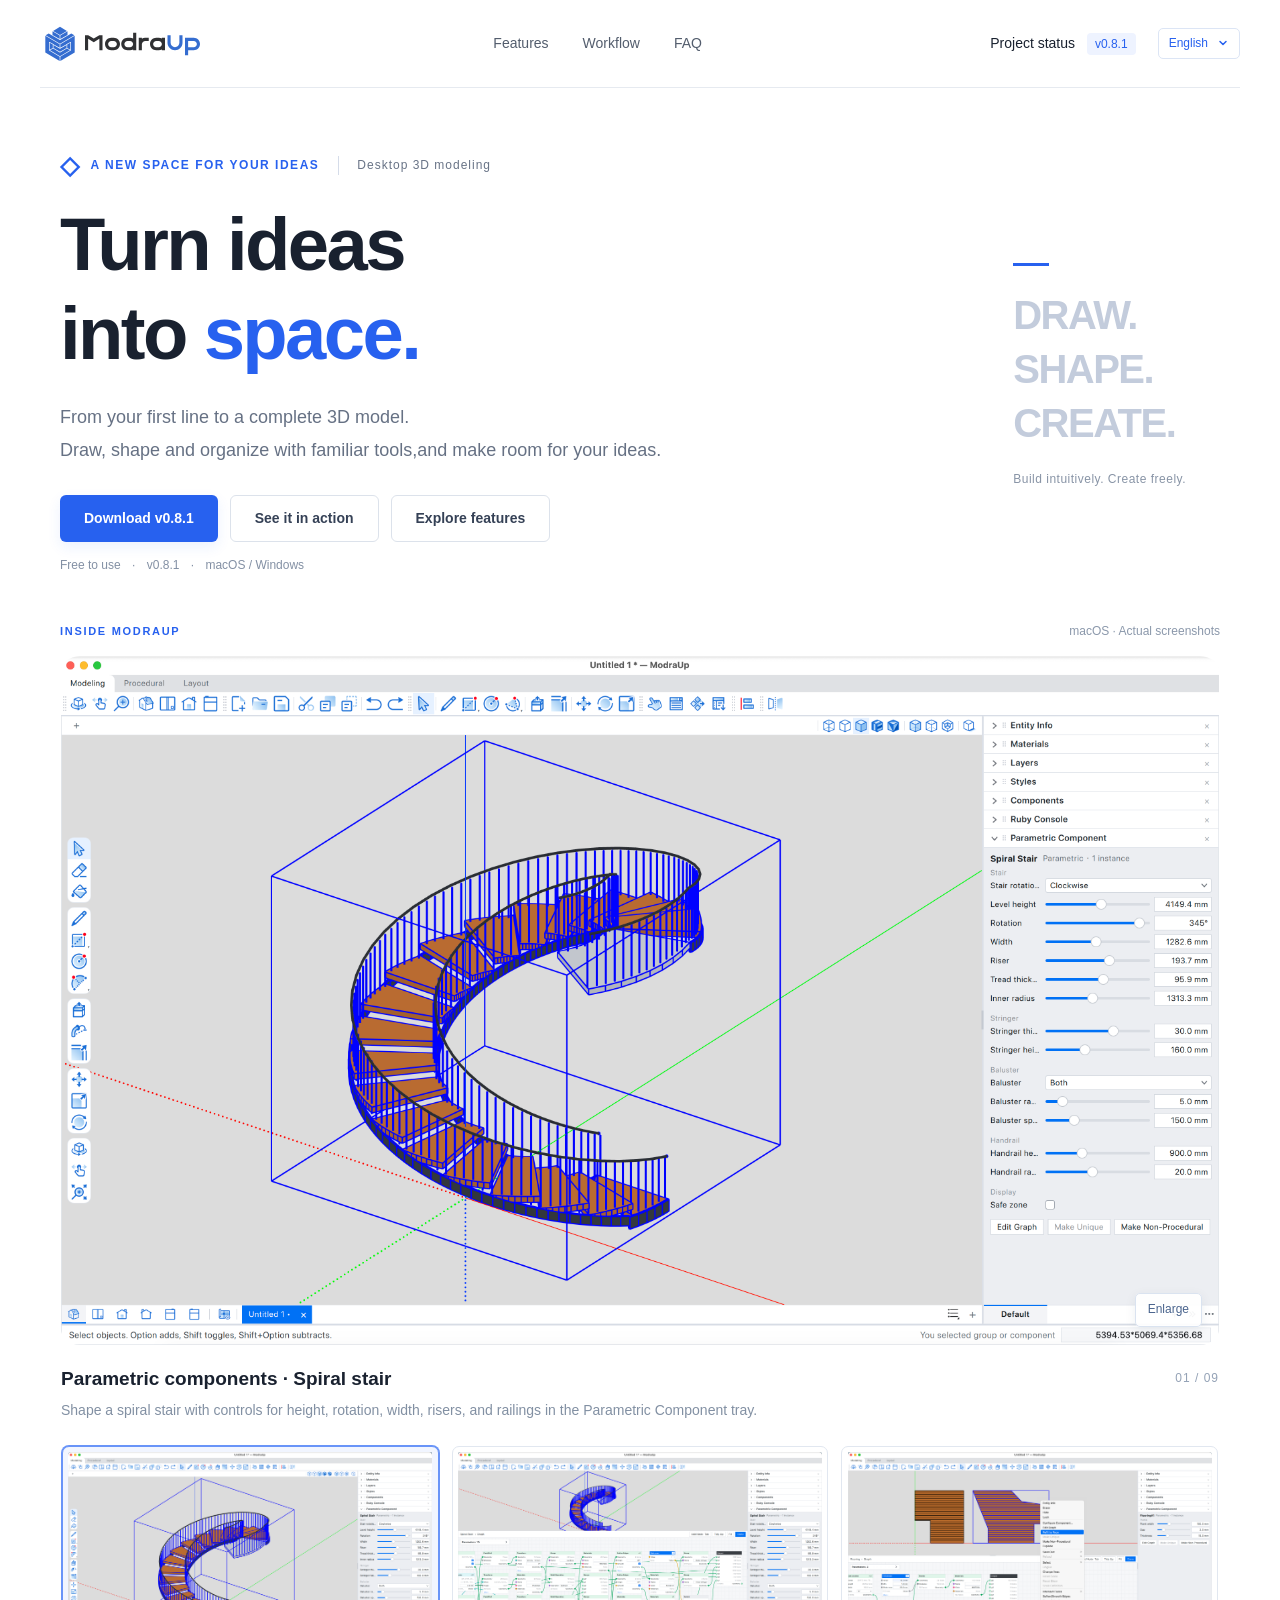
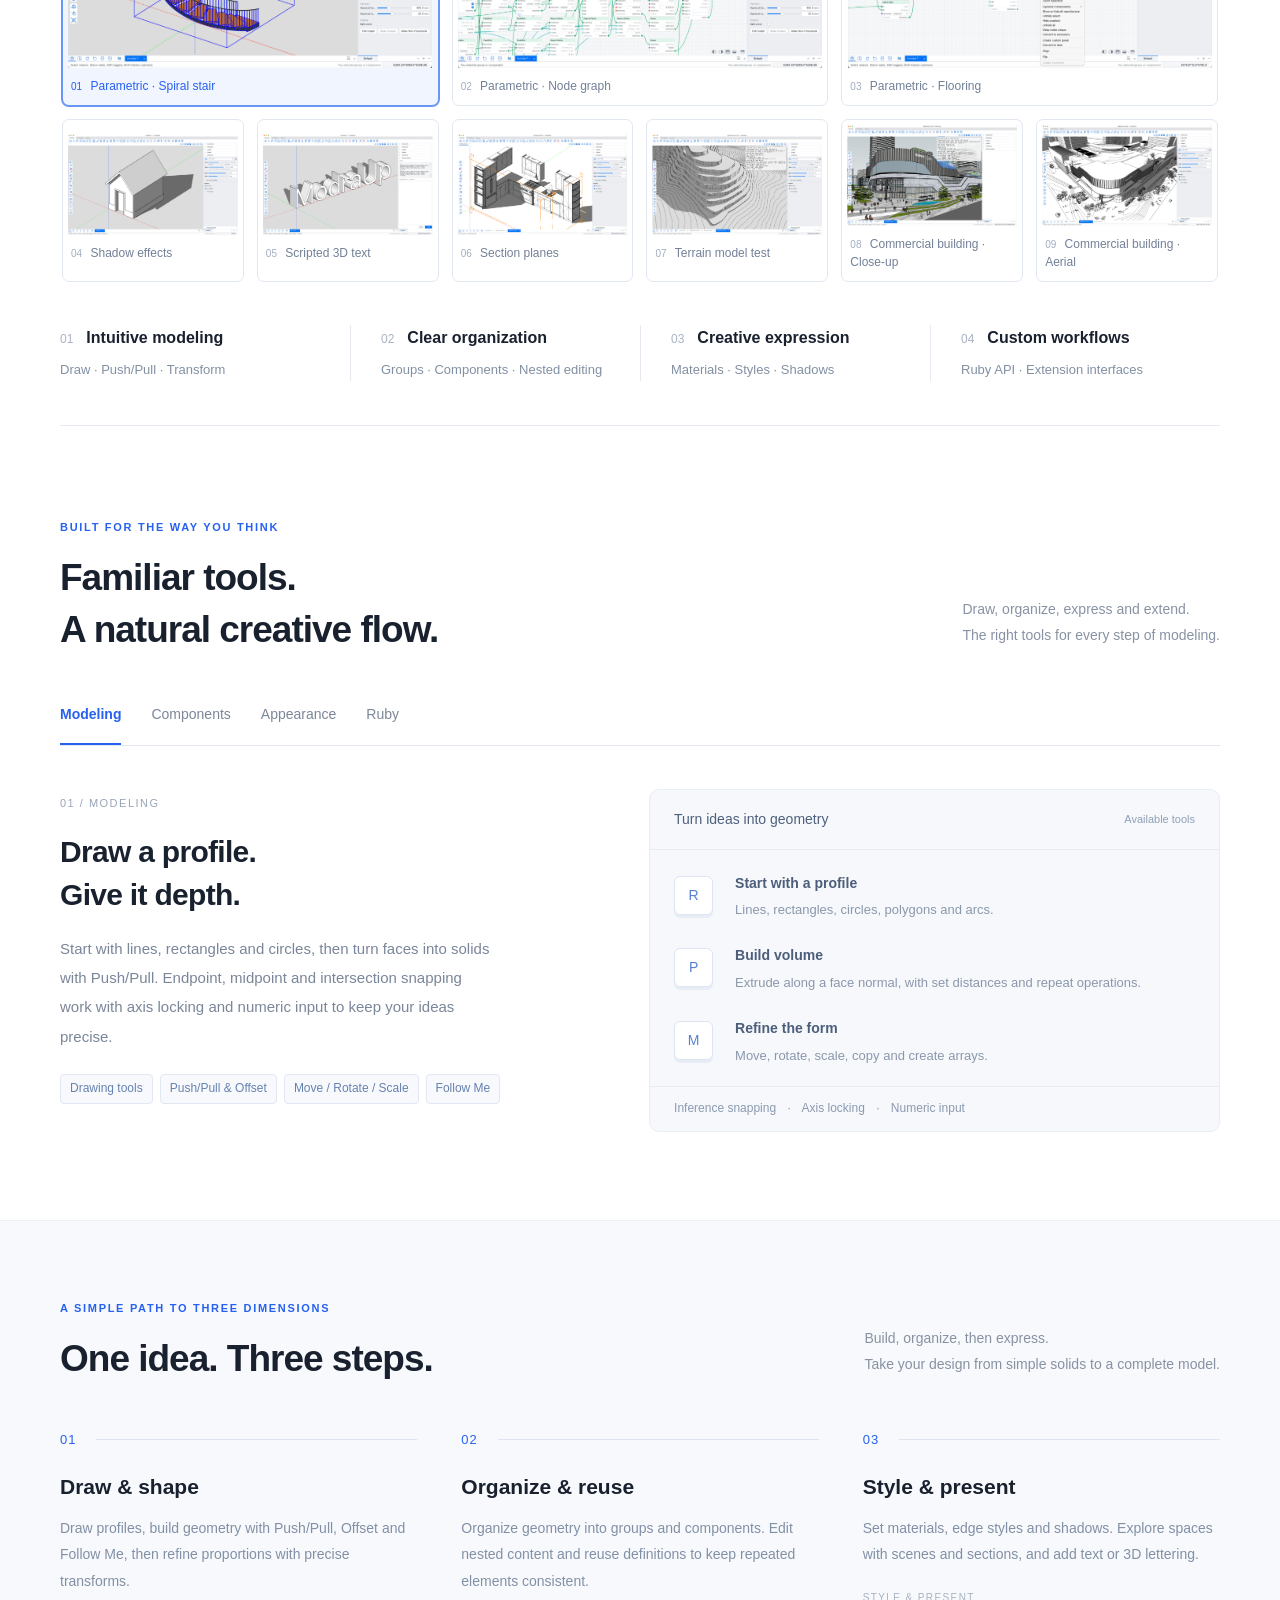
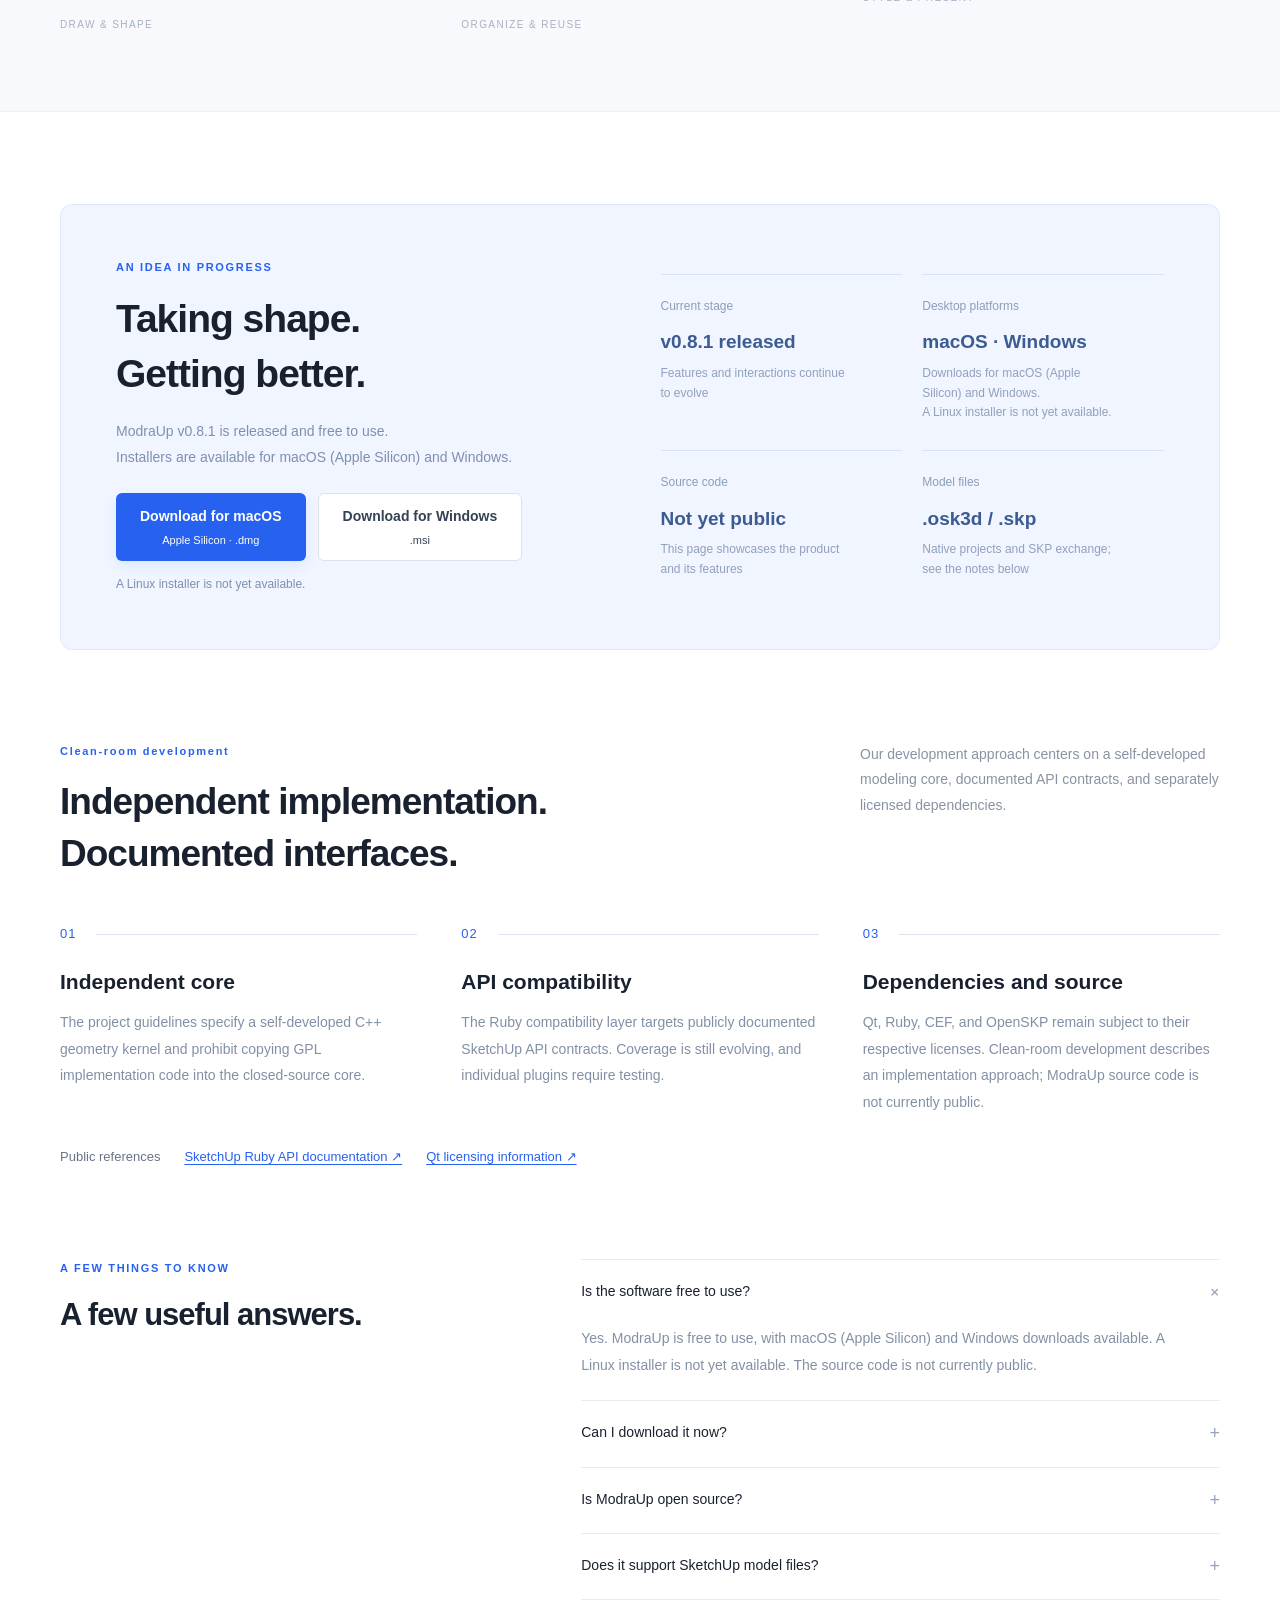
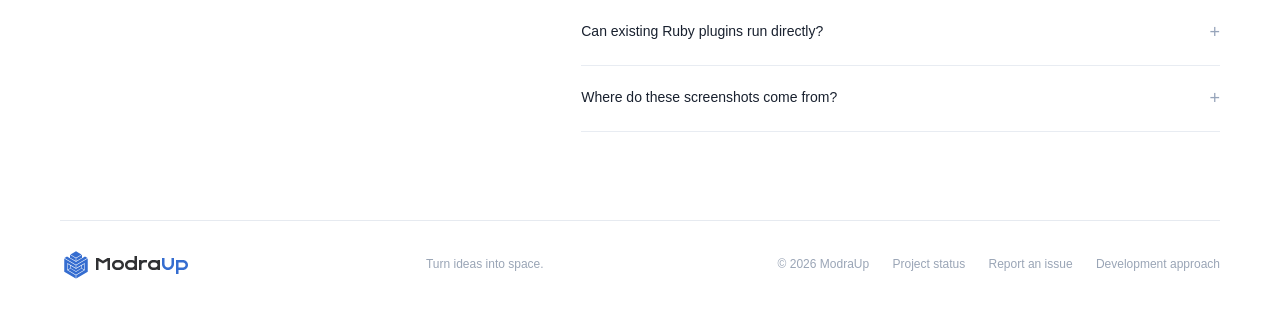
==== commit cd0776f7: "Update site and downloads to v0.8.1" ====
--- a/en.html
+++ b/en.html
@@ -3,7 +3,7 @@
 <head>
   <meta charset="utf-8">
   <meta name="viewport" content="width=device-width,initial-scale=1">
-  <meta name="description" content="ModraUp v0.8.0 is released: a free desktop 3D modeling tool. Download for macOS (Apple Silicon) and Windows. A Linux installer is not yet available.">
+  <meta name="description" content="ModraUp v0.8.1 is released: a free desktop 3D modeling tool. Download for macOS (Apple Silicon) and Windows. A Linux installer is not yet available.">
   <meta name="theme-color" content="#2761ef">
   <title>ModraUp — Turn ideas into space.</title>
   <link rel="alternate" hreflang="zh-CN" href="zh-cn.html">
@@ -23,12 +23,12 @@
   <header class="header">
     <a href="#" class="brand" aria-label="ModraUp home"><img src="assets/logo.svg" alt="ModraUp" width="132" height="32"></a>
     <nav aria-label="Main navigation"><a href="#features">Features</a><a href="#workflow">Workflow</a><a href="#questions">FAQ</a></nav>
-    <div class="header-actions"><a class="header-link" href="#project">Project status <span class="version">v0.8.0</span></a><details class="language-picker"><summary aria-label="Choose language">English<span aria-hidden="true">⌄</span></summary><nav class="language-menu" aria-label="Choose language"><a href="zh-cn.html" lang="zh-CN" hreflang="zh-CN">简体中文</a><a href="zh-hant.html" lang="zh-Hant" hreflang="zh-Hant">繁體中文</a><a href="index.html" lang="en" hreflang="en" aria-current="page">English</a><a href="es.html" lang="es" hreflang="es">Español</a><a href="fr.html" lang="fr" hreflang="fr">Français</a><a href="ja.html" lang="ja" hreflang="ja">日本語</a><a href="ko.html" lang="ko" hreflang="ko">한국어</a></nav></details></div>
+    <div class="header-actions"><a class="header-link" href="#project">Project status <span class="version">v0.8.1</span></a><details class="language-picker"><summary aria-label="Choose language">English<span aria-hidden="true">⌄</span></summary><nav class="language-menu" aria-label="Choose language"><a href="zh-cn.html" lang="zh-CN" hreflang="zh-CN">简体中文</a><a href="zh-hant.html" lang="zh-Hant" hreflang="zh-Hant">繁體中文</a><a href="index.html" lang="en" hreflang="en" aria-current="page">English</a><a href="es.html" lang="es" hreflang="es">Español</a><a href="fr.html" lang="fr" hreflang="fr">Français</a><a href="ja.html" lang="ja" hreflang="ja">日本語</a><a href="ko.html" lang="ko" hreflang="ko">한국어</a></nav></details></div>
   </header>
   <main>
     <section class="hero wrap">
       <div class="eyebrow"><span class="small-cube">◇</span> A NEW SPACE FOR YOUR IDEAS <span class="hero-tag">Desktop 3D modeling</span></div>
-      <div class="hero-row"><div><h1>Turn ideas<br>into <span class="blue">space.</span></h1><p class="hero-copy">From your first line to a complete 3D model.<br>Draw, shape and organize with familiar tools,<br class="mobile-break">and make room for your ideas.</p><div class="hero-actions"><a class="button primary" href="#download">Download v0.8.0</a><a class="button secondary" href="#demo">See it in action</a><a class="button secondary" href="#features">Explore features</a></div><p class="hero-note">Free to use <span>·</span> v0.8.0 <span>·</span> macOS / Windows</p></div><div class="hero-aside"><span class="aside-rule"></span><p>DRAW.<br>SHAPE.<br>CREATE.</p><span>Build intuitively. Create freely.</span></div></div>
+      <div class="hero-row"><div><h1>Turn ideas<br>into <span class="blue">space.</span></h1><p class="hero-copy">From your first line to a complete 3D model.<br>Draw, shape and organize with familiar tools,<br class="mobile-break">and make room for your ideas.</p><div class="hero-actions"><a class="button primary" href="#download">Download v0.8.1</a><a class="button secondary" href="#demo">See it in action</a><a class="button secondary" href="#features">Explore features</a></div><p class="hero-note">Free to use <span>·</span> v0.8.1 <span>·</span> macOS / Windows</p></div><div class="hero-aside"><span class="aside-rule"></span><p>DRAW.<br>SHAPE.<br>CREATE.</p><span>Build intuitively. Create freely.</span></div></div>
     </section>
 
     <section class="demo-section wrap parametric-gallery" id="demo" aria-label="Application screenshots">
@@ -64,7 +64,7 @@
 
     <section class="workflow-section" id="workflow"><div class="wrap section"><div class="section-heading"><div><p class="section-kicker">A SIMPLE PATH TO THREE DIMENSIONS</p><h2>One idea. Three steps.</h2></div><p>Build, organize, then express.<br>Take your design from simple solids to a complete model.</p></div><div class="steps"><article><span class="step-no">01 <i></i></span><h3>Draw & shape</h3><p>Draw profiles, build geometry with Push/Pull, Offset and Follow Me, then refine proportions with precise transforms.</p><span class="step-foot">DRAW & SHAPE</span></article><article><span class="step-no">02 <i></i></span><h3>Organize & reuse</h3><p>Organize geometry into groups and components. Edit nested content and reuse definitions to keep repeated elements consistent.</p><span class="step-foot">ORGANIZE & REUSE</span></article><article><span class="step-no">03 <i></i></span><h3>Style & present</h3><p>Set materials, edge styles and shadows. Explore spaces with scenes and sections, and add text or 3D lettering.</p><span class="step-foot">STYLE & PRESENT</span></article></div></div></section>
 
-    <section class="project-section wrap section" id="project"><div class="project-card"><div><p class="section-kicker">AN IDEA IN PROGRESS</p><h2>Taking shape.<br>Getting better.</h2><p>ModraUp v0.8.0 is released and free to use.<br>Installers are available for macOS (Apple Silicon) and Windows.</p><div class="download-actions" id="download"><a class="button primary" href="https://github.com/modraup/ModraUp/releases/download/v0.8.0/ModraUp-0.8.0-macOS-arm64-adhoc.dmg">Download for macOS <small>Apple Silicon · .dmg</small></a><a class="button secondary" href="https://github.com/modraup/ModraUp/releases/download/v0.8.0/ModraUp-0.8.0-Windows.msi">Download for Windows <small>.msi</small></a></div><p class="download-note">A Linux installer is not yet available.</p></div><div class="project-facts"><div><span>Current stage</span><strong>v0.8.0 released</strong><p>Features and interactions continue to evolve</p></div><div><span>Desktop platforms</span><strong>macOS · Windows</strong><p>Downloads for macOS (Apple Silicon) and Windows.<br>A Linux installer is not yet available.</p></div><div><span>Source code</span><strong>Not yet public</strong><p>This page showcases the product and its features</p></div><div><span>Model files</span><strong>.osk3d / .skp</strong><p>Native projects and SKP exchange; see the notes below</p></div></div></div></section>
+    <section class="project-section wrap section" id="project"><div class="project-card"><div><p class="section-kicker">AN IDEA IN PROGRESS</p><h2>Taking shape.<br>Getting better.</h2><p>ModraUp v0.8.1 is released and free to use.<br>Installers are available for macOS (Apple Silicon) and Windows.</p><div class="download-actions" id="download"><a class="button primary" href="https://github.com/modraup/ModraUp/releases/download/v0.8.1/ModraUp-0.8.1-macOS-arm64-adhoc.dmg">Download for macOS <small>Apple Silicon · .dmg</small></a><a class="button secondary" href="https://github.com/modraup/ModraUp/releases/download/v0.8.1/ModraUp-0.8.1-Windows.msi">Download for Windows <small>.msi</small></a></div><p class="download-note">A Linux installer is not yet available.</p></div><div class="project-facts"><div><span>Current stage</span><strong>v0.8.1 released</strong><p>Features and interactions continue to evolve</p></div><div><span>Desktop platforms</span><strong>macOS · Windows</strong><p>Downloads for macOS (Apple Silicon) and Windows.<br>A Linux installer is not yet available.</p></div><div><span>Source code</span><strong>Not yet public</strong><p>This page showcases the product and its features</p></div><div><span>Model files</span><strong>.osk3d / .skp</strong><p>Native projects and SKP exchange; see the notes below</p></div></div></div></section>
 
     <section class="development-section wrap section" id="development" aria-labelledby="development-title">
       <div class="section-heading"><div><p class="section-kicker">Clean-room development</p><h2 id="development-title">Independent implementation.<br>Documented interfaces.</h2></div><p>Our development approach centers on a self-developed modeling core, documented API contracts, and separately licensed dependencies.</p></div>
@@ -72,7 +72,7 @@
       <nav class="development-resources" aria-label="Public references"><span>Public references</span><a href="https://ruby.sketchup.com/" target="_blank" rel="noopener noreferrer">SketchUp Ruby API documentation ↗</a><a href="https://doc.qt.io/qt-6/licensing.html" target="_blank" rel="noopener noreferrer">Qt licensing information ↗</a></nav>
     </section>
 
-    <section class="faq wrap section" id="questions"><div class="faq-title"><p class="section-kicker">A FEW THINGS TO KNOW</p><h2>A few useful answers.</h2></div><div class="faq-list"><details open><summary>Is the software free to use?<span>+</span></summary><p>Yes. ModraUp is free to use, with macOS (Apple Silicon) and Windows downloads available. A Linux installer is not yet available. The source code is not currently public.</p></details><details><summary>Can I download it now?<span>+</span></summary><p>Yes. v0.8.0 is released. Download the macOS (Apple Silicon, .dmg) or Windows (.msi) installer. A Linux installer is not yet available. <a href="#download">Go to downloads</a></p></details><details><summary>Is ModraUp open source?<span>+</span></summary><p>The source code is not currently public. Any plans to open the source will be announced separately.</p></details><details><summary>Does it support SketchUp model files?<span>+</span></summary><p>OpenSKP enables .skp import and export; the native project format is .osk3d. SKP exchange does not cover every feature: models containing section entities must be saved as .osk3d, and model and scene shadow settings do not fully round-trip through SKP.</p></details><details><summary>Can existing Ruby plugins run directly?<span>+</span></summary><p>The project is implementing a Ruby API with names matching SketchUp, including extension loading, a Ruby console, toolbars and HTML extension interfaces. API coverage and behavior are incomplete, so plugins need individual testing. Full compatibility is not guaranteed.</p></details><details><summary>Where do these screenshots come from?<span>+</span></summary><p>These nine screenshots were captured from ModraUp on macOS. They show a parametric spiral stair, its node graph, parametric flooring, house shadows, scripted 3D text, section planes, a large terrain model, and two views of a large outdoor commercial building model. The model tests reflect specific scenes and do not represent performance for every model.</p></details></div></section>
+    <section class="faq wrap section" id="questions"><div class="faq-title"><p class="section-kicker">A FEW THINGS TO KNOW</p><h2>A few useful answers.</h2></div><div class="faq-list"><details open><summary>Is the software free to use?<span>+</span></summary><p>Yes. ModraUp is free to use, with macOS (Apple Silicon) and Windows downloads available. A Linux installer is not yet available. The source code is not currently public.</p></details><details><summary>Can I download it now?<span>+</span></summary><p>Yes. v0.8.1 is released. Download the macOS (Apple Silicon, .dmg) or Windows (.msi) installer. A Linux installer is not yet available. <a href="#download">Go to downloads</a></p></details><details><summary>Is ModraUp open source?<span>+</span></summary><p>The source code is not currently public. Any plans to open the source will be announced separately.</p></details><details><summary>Does it support SketchUp model files?<span>+</span></summary><p>OpenSKP enables .skp import and export; the native project format is .osk3d. SKP exchange does not cover every feature: models containing section entities must be saved as .osk3d, and model and scene shadow settings do not fully round-trip through SKP.</p></details><details><summary>Can existing Ruby plugins run directly?<span>+</span></summary><p>The project is implementing a Ruby API with names matching SketchUp, including extension loading, a Ruby console, toolbars and HTML extension interfaces. API coverage and behavior are incomplete, so plugins need individual testing. Full compatibility is not guaranteed.</p></details><details><summary>Where do these screenshots come from?<span>+</span></summary><p>These nine screenshots were captured from ModraUp on macOS. They show a parametric spiral stair, its node graph, parametric flooring, house shadows, scripted 3D text, section planes, a large terrain model, and two views of a large outdoor commercial building model. The model tests reflect specific scenes and do not represent performance for every model.</p></details></div></section>
   </main>
   <footer class="footer wrap"><a href="#" class="brand"><img src="assets/logo.svg" alt="ModraUp" width="132" height="32"></a><span>Turn ideas into space.</span><span>© <span id="year">2026</span> ModraUp <a href="#project">Project status</a> <a href="https://github.com/modraup/ModraUp/issues" target="_blank" rel="noopener noreferrer">Report an issue</a> <a href="#development">Development approach</a></span></footer>
 </body>
